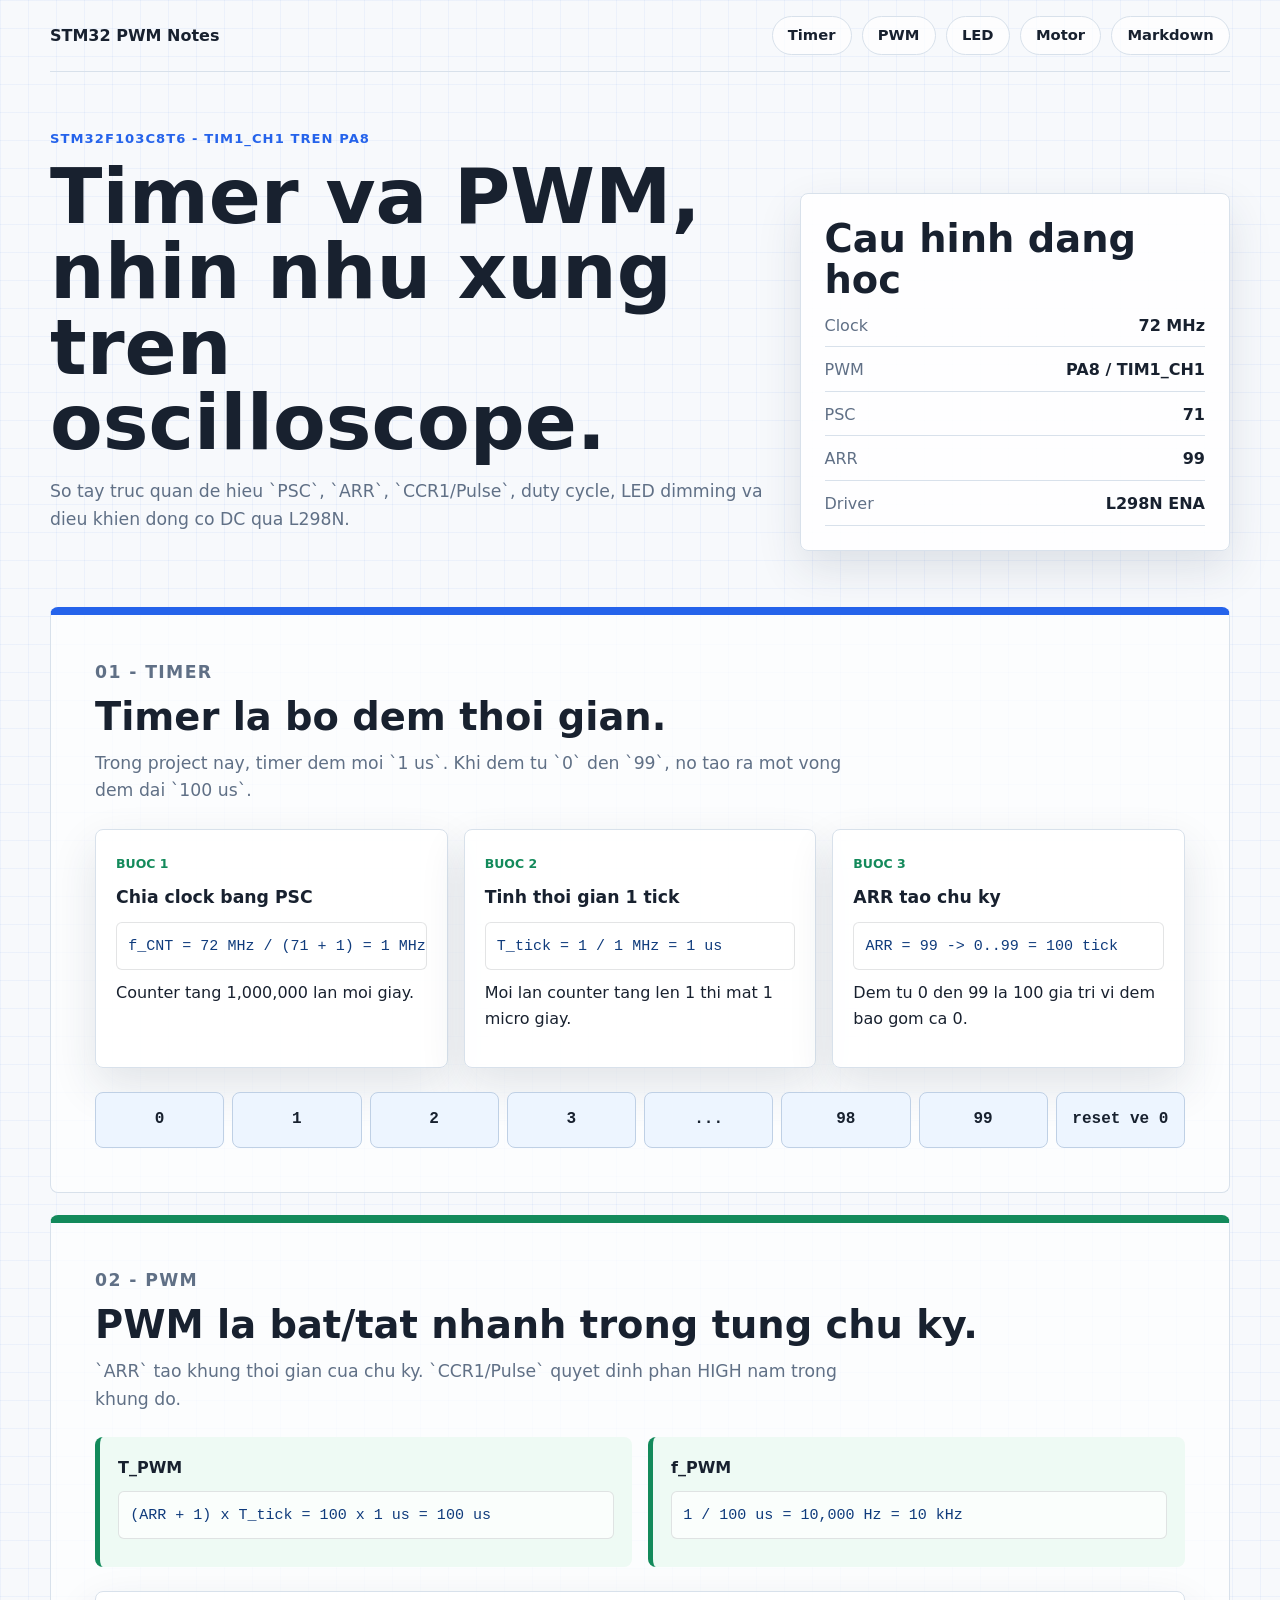
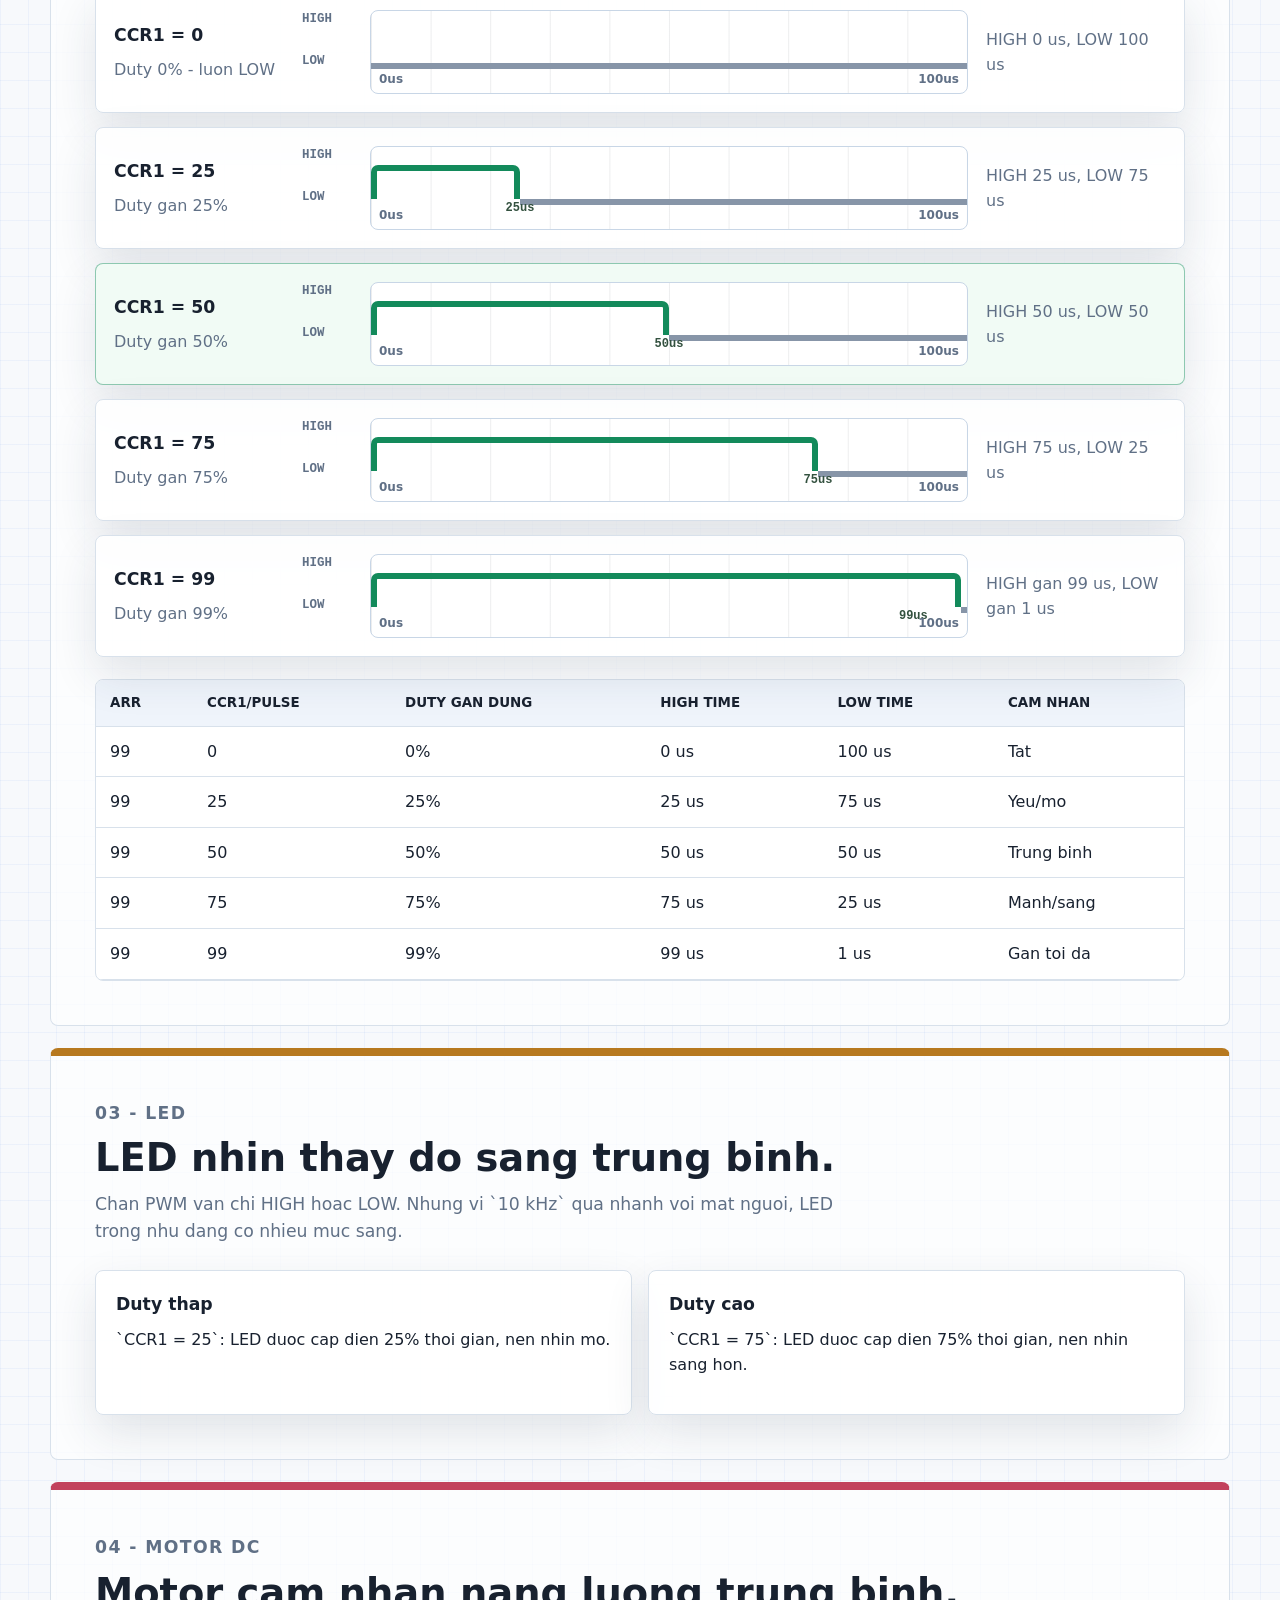
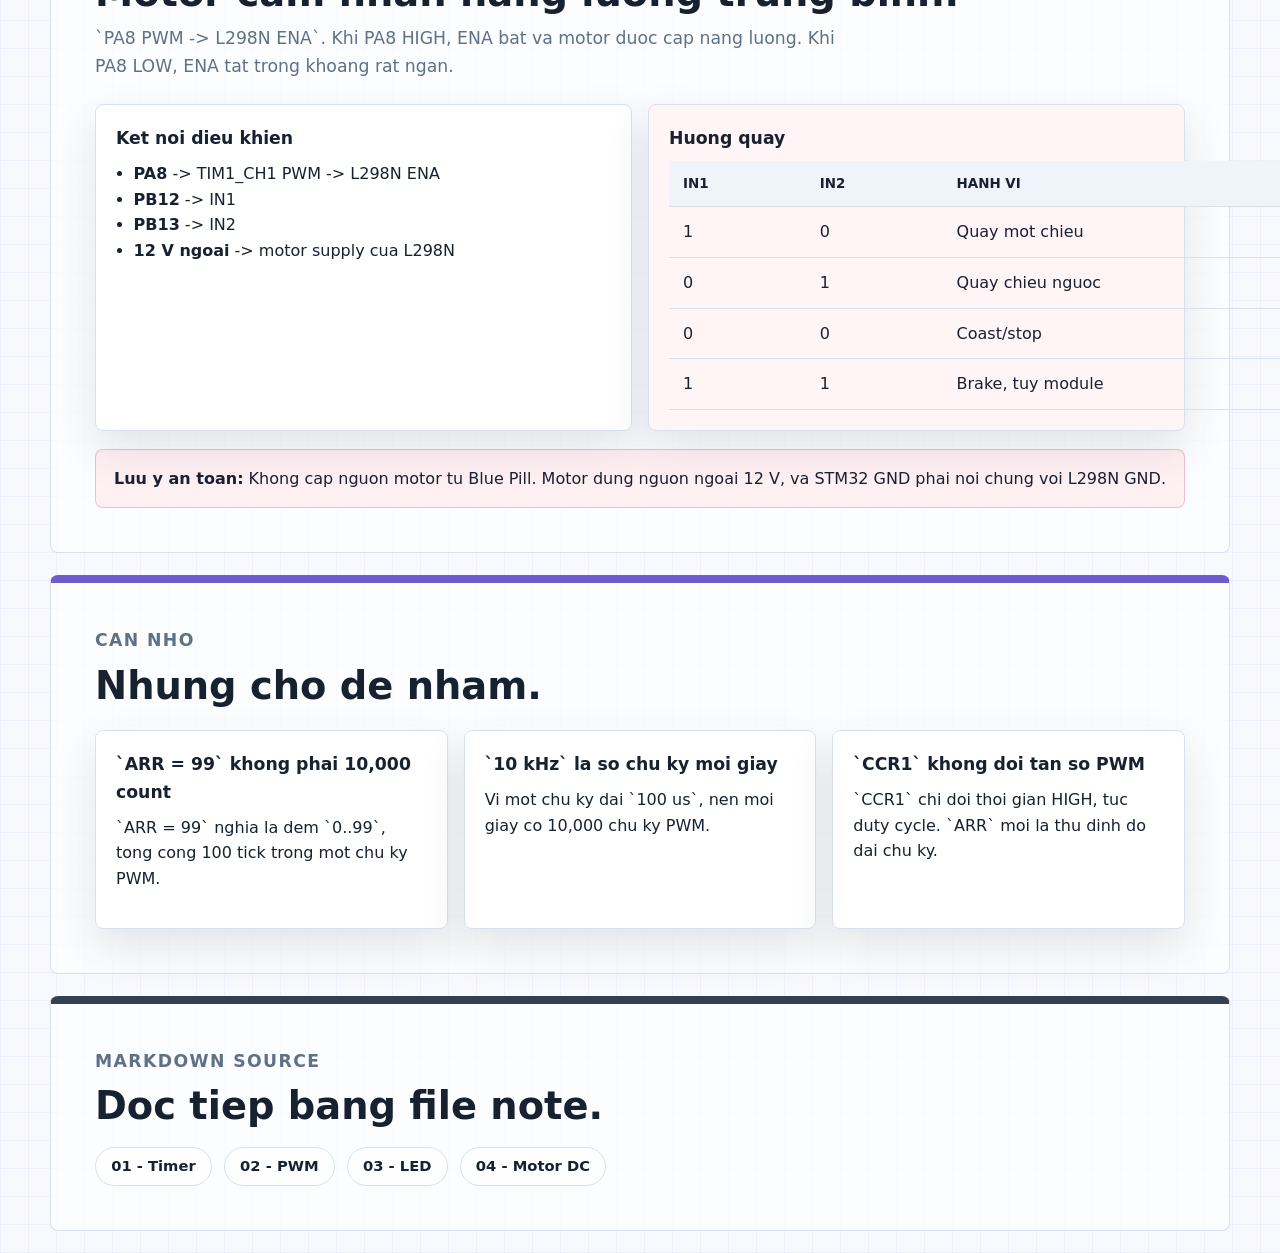
==== stm32-motor-notes/index.html @ 2911abc3 "feat: add stm32 timer pwm notebook" ====
<!doctype html>
<html lang="vi">
<head>
  <meta charset="utf-8">
  <meta name="viewport" content="width=device-width, initial-scale=1">
  <title>STM32 Timer PWM Notebook</title>
  <link rel="stylesheet" href="styles.css">
</head>
<body>
  <header class="site-header">
    <nav class="topbar" aria-label="Dieu huong chinh">
      <a class="brand" href="#top">STM32 PWM Notes</a>
      <div class="nav-links">
        <a href="#timer">Timer</a>
        <a href="#pwm">PWM</a>
        <a href="#led">LED</a>
        <a href="#motor">Motor</a>
        <a href="#notes">Markdown</a>
      </div>
    </nav>

    <section class="intro" id="top">
      <div>
        <p class="kicker">STM32F103C8T6 - TIM1_CH1 tren PA8</p>
        <h1>Timer va PWM, nhin nhu xung tren oscilloscope.</h1>
        <p class="intro-text">
          So tay truc quan de hieu `PSC`, `ARR`, `CCR1/Pulse`, duty cycle,
          LED dimming va dieu khien dong co DC qua L298N.
        </p>
      </div>
      <aside class="hardware-card">
        <h2>Cau hinh dang hoc</h2>
        <dl>
          <div><dt>Clock</dt><dd>72 MHz</dd></div>
          <div><dt>PWM</dt><dd>PA8 / TIM1_CH1</dd></div>
          <div><dt>PSC</dt><dd>71</dd></div>
          <div><dt>ARR</dt><dd>99</dd></div>
          <div><dt>Driver</dt><dd>L298N ENA</dd></div>
        </dl>
      </aside>
    </section>
  </header>

  <main>
    <section class="section section-timer" id="timer">
      <div class="section-heading">
        <p class="section-label">01 - Timer</p>
        <h2>Timer la bo dem thoi gian.</h2>
        <p>
          Trong project nay, timer dem moi `1 us`. Khi dem tu `0` den `99`,
          no tao ra mot vong dem dai `100 us`.
        </p>
      </div>

      <div class="formula-grid">
        <article class="formula-card">
          <span>Buoc 1</span>
          <h3>Chia clock bang PSC</h3>
          <code>f_CNT = 72 MHz / (71 + 1) = 1 MHz</code>
          <p>Counter tang 1,000,000 lan moi giay.</p>
        </article>
        <article class="formula-card">
          <span>Buoc 2</span>
          <h3>Tinh thoi gian 1 tick</h3>
          <code>T_tick = 1 / 1 MHz = 1 us</code>
          <p>Moi lan counter tang len 1 thi mat 1 micro giay.</p>
        </article>
        <article class="formula-card">
          <span>Buoc 3</span>
          <h3>ARR tao chu ky</h3>
          <code>ARR = 99 -> 0..99 = 100 tick</code>
          <p>Dem tu 0 den 99 la 100 gia tri vi dem bao gom ca 0.</p>
        </article>
      </div>

      <div class="counter-strip" aria-label="Counter dem tu 0 den 99">
        <span>0</span><span>1</span><span>2</span><span>3</span><span>...</span><span>98</span><span>99</span><span>reset ve 0</span>
      </div>
    </section>

    <section class="section section-pwm" id="pwm">
      <div class="section-heading">
        <p class="section-label">02 - PWM</p>
        <h2>PWM la bat/tat nhanh trong tung chu ky.</h2>
        <p>
          `ARR` tao khung thoi gian cua chu ky. `CCR1/Pulse` quyet dinh
          phan HIGH nam trong khung do.
        </p>
      </div>

      <div class="big-equation">
        <div>
          <strong>T_PWM</strong>
          <code>(ARR + 1) x T_tick = 100 x 1 us = 100 us</code>
        </div>
        <div>
          <strong>f_PWM</strong>
          <code>1 / 100 us = 10,000 Hz = 10 kHz</code>
        </div>
      </div>

      <div class="waveform-board" aria-label="So do xung PWM theo CCR1">
        <article class="wave-card">
          <div class="wave-meta">
            <h3>CCR1 = 0</h3>
            <p>Duty 0% - luon LOW</p>
          </div>
          <div class="scope">
            <div class="scope-labels"><span>HIGH</span><span>LOW</span></div>
            <div class="wave wave-0"><span class="low-line"></span></div>
          </div>
          <p class="timing">HIGH 0 us, LOW 100 us</p>
        </article>

        <article class="wave-card">
          <div class="wave-meta">
            <h3>CCR1 = 25</h3>
            <p>Duty gan 25%</p>
          </div>
          <div class="scope">
            <div class="scope-labels"><span>HIGH</span><span>LOW</span></div>
            <div class="wave wave-25"><span class="high"></span><span class="low-line"></span><span class="marker">25us</span></div>
          </div>
          <p class="timing">HIGH 25 us, LOW 75 us</p>
        </article>

        <article class="wave-card featured">
          <div class="wave-meta">
            <h3>CCR1 = 50</h3>
            <p>Duty gan 50%</p>
          </div>
          <div class="scope">
            <div class="scope-labels"><span>HIGH</span><span>LOW</span></div>
            <div class="wave wave-50"><span class="high"></span><span class="low-line"></span><span class="marker">50us</span></div>
          </div>
          <p class="timing">HIGH 50 us, LOW 50 us</p>
        </article>

        <article class="wave-card">
          <div class="wave-meta">
            <h3>CCR1 = 75</h3>
            <p>Duty gan 75%</p>
          </div>
          <div class="scope">
            <div class="scope-labels"><span>HIGH</span><span>LOW</span></div>
            <div class="wave wave-75"><span class="high"></span><span class="low-line"></span><span class="marker">75us</span></div>
          </div>
          <p class="timing">HIGH 75 us, LOW 25 us</p>
        </article>

        <article class="wave-card">
          <div class="wave-meta">
            <h3>CCR1 = 99</h3>
            <p>Duty gan 99%</p>
          </div>
          <div class="scope">
            <div class="scope-labels"><span>HIGH</span><span>LOW</span></div>
            <div class="wave wave-99"><span class="high"></span><span class="low-line"></span><span class="marker">99us</span></div>
          </div>
          <p class="timing">HIGH gan 99 us, LOW gan 1 us</p>
        </article>
      </div>

      <div class="table-wrap">
        <table>
          <thead>
            <tr>
              <th>ARR</th>
              <th>CCR1/Pulse</th>
              <th>Duty gan dung</th>
              <th>HIGH time</th>
              <th>LOW time</th>
              <th>Cam nhan</th>
            </tr>
          </thead>
          <tbody>
            <tr><td>99</td><td>0</td><td>0%</td><td>0 us</td><td>100 us</td><td>Tat</td></tr>
            <tr><td>99</td><td>25</td><td>25%</td><td>25 us</td><td>75 us</td><td>Yeu/mo</td></tr>
            <tr><td>99</td><td>50</td><td>50%</td><td>50 us</td><td>50 us</td><td>Trung binh</td></tr>
            <tr><td>99</td><td>75</td><td>75%</td><td>75 us</td><td>25 us</td><td>Manh/sang</td></tr>
            <tr><td>99</td><td>99</td><td>99%</td><td>99 us</td><td>1 us</td><td>Gan toi da</td></tr>
          </tbody>
        </table>
      </div>
    </section>

    <section class="section section-led" id="led">
      <div class="section-heading">
        <p class="section-label">03 - LED</p>
        <h2>LED nhin thay do sang trung binh.</h2>
        <p>
          Chan PWM van chi HIGH hoac LOW. Nhung vi `10 kHz` qua nhanh voi mat nguoi,
          LED trong nhu dang co nhieu muc sang.
        </p>
      </div>

      <div class="comparison">
        <article>
          <h3>Duty thap</h3>
          <p>`CCR1 = 25`: LED duoc cap dien 25% thoi gian, nen nhin mo.</p>
        </article>
        <article>
          <h3>Duty cao</h3>
          <p>`CCR1 = 75`: LED duoc cap dien 75% thoi gian, nen nhin sang hon.</p>
        </article>
      </div>
    </section>

    <section class="section section-motor" id="motor">
      <div class="section-heading">
        <p class="section-label">04 - Motor DC</p>
        <h2>Motor cam nhan nang luong trung binh.</h2>
        <p>
          `PA8 PWM -> L298N ENA`. Khi PA8 HIGH, ENA bat va motor duoc cap nang luong.
          Khi PA8 LOW, ENA tat trong khoang rat ngan.
        </p>
      </div>

      <div class="motor-grid">
        <article class="connection-card">
          <h3>Ket noi dieu khien</h3>
          <ul>
            <li><strong>PA8</strong> -> TIM1_CH1 PWM -> L298N ENA</li>
            <li><strong>PB12</strong> -> IN1</li>
            <li><strong>PB13</strong> -> IN2</li>
            <li><strong>12 V ngoai</strong> -> motor supply cua L298N</li>
          </ul>
        </article>
        <article class="connection-card accent">
          <h3>Huong quay</h3>
          <table>
            <tbody>
              <tr><th>IN1</th><th>IN2</th><th>Hanh vi</th></tr>
              <tr><td>1</td><td>0</td><td>Quay mot chieu</td></tr>
              <tr><td>0</td><td>1</td><td>Quay chieu nguoc</td></tr>
              <tr><td>0</td><td>0</td><td>Coast/stop</td></tr>
              <tr><td>1</td><td>1</td><td>Brake, tuy module</td></tr>
            </tbody>
          </table>
        </article>
      </div>

      <aside class="safety-note">
        <strong>Luu y an toan:</strong>
        Khong cap nguon motor tu Blue Pill. Motor dung nguon ngoai 12 V, va STM32 GND phai noi chung voi L298N GND.
      </aside>
    </section>

    <section class="section section-confusion">
      <div class="section-heading">
        <p class="section-label">Can nho</p>
        <h2>Nhung cho de nham.</h2>
      </div>
      <div class="mistake-grid">
        <article>
          <h3>`ARR = 99` khong phai 10,000 count</h3>
          <p>`ARR = 99` nghia la dem `0..99`, tong cong 100 tick trong mot chu ky PWM.</p>
        </article>
        <article>
          <h3>`10 kHz` la so chu ky moi giay</h3>
          <p>Vi mot chu ky dai `100 us`, nen moi giay co 10,000 chu ky PWM.</p>
        </article>
        <article>
          <h3>`CCR1` khong doi tan so PWM</h3>
          <p>`CCR1` chi doi thoi gian HIGH, tuc duty cycle. `ARR` moi la thu dinh do dai chu ky.</p>
        </article>
      </div>
    </section>

    <section class="section section-notes" id="notes">
      <div class="section-heading">
        <p class="section-label">Markdown source</p>
        <h2>Doc tiep bang file note.</h2>
      </div>
      <div class="note-links">
        <a href="notes/01-timer.md">01 - Timer</a>
        <a href="notes/02-pwm.md">02 - PWM</a>
        <a href="notes/03-led-control.md">03 - LED</a>
        <a href="notes/04-dc-motor-control.md">04 - Motor DC</a>
      </div>
    </section>
  </main>
</body>
</html>
---- stm32-motor-notes/styles.css ----
:root {
  --ink: #18212f;
  --muted: #607086;
  --paper: #f7f9fc;
  --line: #d8e1eb;
  --card: #ffffff;
  --blue: #2563eb;
  --green: #138a5b;
  --amber: #b7791f;
  --rose: #c2415d;
  --violet: #6d5bd0;
  --shadow: 0 18px 45px rgba(35, 48, 72, 0.12);
}

* {
  box-sizing: border-box;
}

html {
  scroll-behavior: smooth;
}

body {
  margin: 0;
  color: var(--ink);
  background:
    linear-gradient(90deg, rgba(37, 99, 235, 0.05) 1px, transparent 1px),
    linear-gradient(180deg, rgba(37, 99, 235, 0.05) 1px, transparent 1px),
    var(--paper);
  background-size: 28px 28px;
  font-family: ui-sans-serif, system-ui, -apple-system, BlinkMacSystemFont, "Segoe UI", sans-serif;
  line-height: 1.6;
}

a {
  color: inherit;
}

code {
  border: 1px solid rgba(24, 33, 47, 0.12);
  border-radius: 6px;
  background: rgba(255, 255, 255, 0.72);
  color: #0f3b7c;
  font-family: ui-monospace, SFMono-Regular, Menlo, Consolas, monospace;
  font-size: 0.94em;
  padding: 0.12rem 0.32rem;
}

.site-header,
main {
  width: min(1180px, calc(100% - 32px));
  margin: 0 auto;
}

.topbar {
  display: flex;
  align-items: center;
  justify-content: space-between;
  gap: 24px;
  min-height: 72px;
  border-bottom: 1px solid var(--line);
}

.brand {
  font-weight: 800;
  text-decoration: none;
}

.nav-links {
  display: flex;
  flex-wrap: wrap;
  gap: 10px;
  justify-content: flex-end;
}

.nav-links a,
.note-links a {
  border: 1px solid var(--line);
  border-radius: 999px;
  background: rgba(255, 255, 255, 0.72);
  color: var(--ink);
  font-size: 0.92rem;
  font-weight: 700;
  line-height: 1;
  padding: 0.72rem 0.95rem;
  text-decoration: none;
}

.intro {
  display: grid;
  grid-template-columns: minmax(0, 1.25fr) minmax(280px, 0.75fr);
  gap: 32px;
  align-items: end;
  padding: 56px 0 34px;
}

.kicker,
.section-label {
  margin: 0 0 10px;
  color: var(--blue);
  font-size: 0.82rem;
  font-weight: 800;
  letter-spacing: 0.08em;
  text-transform: uppercase;
}

h1,
h2,
h3,
p {
  margin-top: 0;
}

h1 {
  max-width: 780px;
  margin-bottom: 18px;
  font-size: clamp(2.5rem, 6vw, 5.8rem);
  line-height: 0.98;
}

h2 {
  margin-bottom: 12px;
  font-size: clamp(1.85rem, 3vw, 3rem);
  line-height: 1.08;
}

h3 {
  margin-bottom: 8px;
  font-size: 1.08rem;
}

.intro-text,
.section-heading p {
  max-width: 760px;
  color: var(--muted);
  font-size: 1.08rem;
}

.hardware-card,
.formula-card,
.wave-card,
.comparison article,
.connection-card,
.mistake-grid article {
  border: 1px solid var(--line);
  border-radius: 8px;
  background: rgba(255, 255, 255, 0.9);
  box-shadow: var(--shadow);
}

.hardware-card {
  padding: 24px;
}

.hardware-card dl {
  display: grid;
  gap: 10px;
  margin: 0;
}

.hardware-card div {
  display: flex;
  justify-content: space-between;
  gap: 18px;
  border-bottom: 1px solid var(--line);
  padding-bottom: 8px;
}

.hardware-card dt {
  color: var(--muted);
}

.hardware-card dd {
  margin: 0;
  font-weight: 800;
}

.section {
  margin: 22px 0;
  border: 1px solid var(--line);
  border-radius: 8px;
  padding: clamp(22px, 4vw, 44px);
  background: rgba(255, 255, 255, 0.7);
}

.section-timer {
  border-top: 8px solid var(--blue);
}

.section-pwm {
  border-top: 8px solid var(--green);
}

.section-led {
  border-top: 8px solid var(--amber);
}

.section-motor {
  border-top: 8px solid var(--rose);
}

.section-confusion {
  border-top: 8px solid var(--violet);
}

.section-notes {
  border-top: 8px solid #334155;
}

.formula-grid,
.comparison,
.motor-grid,
.mistake-grid {
  display: grid;
  grid-template-columns: repeat(3, minmax(0, 1fr));
  gap: 16px;
  margin-top: 24px;
}

.formula-card,
.comparison article,
.connection-card,
.mistake-grid article {
  padding: 20px;
}

.formula-card span {
  display: inline-block;
  margin-bottom: 10px;
  color: var(--green);
  font-size: 0.78rem;
  font-weight: 800;
  text-transform: uppercase;
}

.formula-card code,
.big-equation code {
  display: block;
  overflow-x: auto;
  margin: 10px 0;
  padding: 0.7rem;
  white-space: nowrap;
}

.counter-strip {
  display: grid;
  grid-template-columns: repeat(8, minmax(0, 1fr));
  gap: 8px;
  margin-top: 24px;
}

.counter-strip span {
  border: 1px solid #bfd0e5;
  border-radius: 8px;
  background: #edf5ff;
  font-family: ui-monospace, SFMono-Regular, Menlo, Consolas, monospace;
  font-weight: 800;
  padding: 14px 8px;
  text-align: center;
}

.big-equation {
  display: grid;
  grid-template-columns: repeat(2, minmax(0, 1fr));
  gap: 16px;
  margin: 24px 0;
}

.big-equation > div {
  border-left: 5px solid var(--green);
  border-radius: 8px;
  background: #eefaf4;
  padding: 18px;
}

.waveform-board {
  display: grid;
  gap: 14px;
  margin-top: 18px;
}

.wave-card {
  display: grid;
  grid-template-columns: 170px minmax(0, 1fr) 180px;
  gap: 18px;
  align-items: center;
  padding: 18px;
}

.wave-card.featured {
  border-color: rgba(19, 138, 91, 0.45);
  background: #f1fbf5;
}

.wave-meta p,
.timing {
  margin: 0;
  color: var(--muted);
}

.scope {
  display: grid;
  grid-template-columns: 58px minmax(0, 1fr);
  gap: 10px;
  align-items: center;
}

.scope-labels {
  display: grid;
  grid-template-rows: 1fr 1fr;
  height: 84px;
  color: var(--muted);
  font-family: ui-monospace, SFMono-Regular, Menlo, Consolas, monospace;
  font-size: 0.78rem;
  font-weight: 800;
}

.wave {
  position: relative;
  height: 84px;
  border: 1px solid #c8d6e6;
  border-radius: 8px;
  background:
    linear-gradient(90deg, rgba(24, 33, 47, 0.08) 1px, transparent 1px),
    #ffffff;
  background-size: 10% 100%;
  overflow: hidden;
}

.wave::before,
.wave::after {
  position: absolute;
  bottom: 4px;
  color: var(--muted);
  font-size: 0.75rem;
  font-weight: 800;
}

.wave::before {
  content: "0us";
  left: 8px;
}

.wave::after {
  content: "100us";
  right: 8px;
}

.high {
  position: absolute;
  top: 18px;
  left: 0;
  height: 34px;
  border-top: 6px solid var(--green);
  border-right: 6px solid var(--green);
  border-left: 6px solid var(--green);
  border-radius: 7px 7px 0 0;
}

.low-line {
  position: absolute;
  right: 0;
  bottom: 24px;
  height: 6px;
  background: #8795a8;
}

.marker {
  position: absolute;
  top: 52px;
  transform: translateX(-50%);
  color: #33513f;
  font-family: ui-monospace, SFMono-Regular, Menlo, Consolas, monospace;
  font-size: 0.75rem;
  font-weight: 900;
}

.wave-0 .low-line {
  left: 0;
}

.wave-25 .high {
  width: 25%;
}

.wave-25 .low-line {
  left: 25%;
}

.wave-25 .marker {
  left: 25%;
}

.wave-50 .high {
  width: 50%;
}

.wave-50 .low-line {
  left: 50%;
}

.wave-50 .marker {
  left: 50%;
}

.wave-75 .high {
  width: 75%;
}

.wave-75 .low-line {
  left: 75%;
}

.wave-75 .marker {
  left: 75%;
}

.wave-99 .high {
  width: 99%;
}

.wave-99 .low-line {
  left: 99%;
}

.wave-99 .marker {
  left: 91%;
}

.table-wrap {
  overflow-x: auto;
  margin-top: 22px;
  border: 1px solid var(--line);
  border-radius: 8px;
  background: #ffffff;
}

table {
  width: 100%;
  border-collapse: collapse;
  min-width: 720px;
}

th,
td {
  border-bottom: 1px solid var(--line);
  padding: 12px 14px;
  text-align: left;
}

th {
  background: #eff4fb;
  font-size: 0.84rem;
  text-transform: uppercase;
}

.comparison {
  grid-template-columns: repeat(2, minmax(0, 1fr));
}

.motor-grid {
  grid-template-columns: minmax(0, 1fr) minmax(0, 1fr);
}

.connection-card ul {
  margin: 0;
  padding-left: 1.1rem;
}

.connection-card.accent {
  background: #fff5f7;
}

.safety-note {
  margin-top: 18px;
  border: 1px solid rgba(194, 65, 93, 0.28);
  border-radius: 8px;
  background: #fff0f3;
  padding: 16px 18px;
}

.note-links {
  display: flex;
  flex-wrap: wrap;
  gap: 12px;
  margin-top: 20px;
}

@media (max-width: 820px) {
  .topbar,
  .intro {
    align-items: flex-start;
    grid-template-columns: 1fr;
  }

  .topbar {
    flex-direction: column;
    padding: 18px 0;
  }

  .nav-links {
    justify-content: flex-start;
  }

  .formula-grid,
  .comparison,
  .motor-grid,
  .mistake-grid,
  .big-equation {
    grid-template-columns: 1fr;
  }

  .wave-card {
    grid-template-columns: 1fr;
  }

  .counter-strip {
    grid-template-columns: repeat(4, minmax(0, 1fr));
  }
}

@media (max-width: 520px) {
  .site-header,
  main {
    width: min(100% - 20px, 1180px);
  }

  .section {
    padding: 18px;
  }

  h1 {
    font-size: 2.4rem;
  }

  .scope {
    grid-template-columns: 1fr;
  }

  .scope-labels {
    display: none;
  }
}
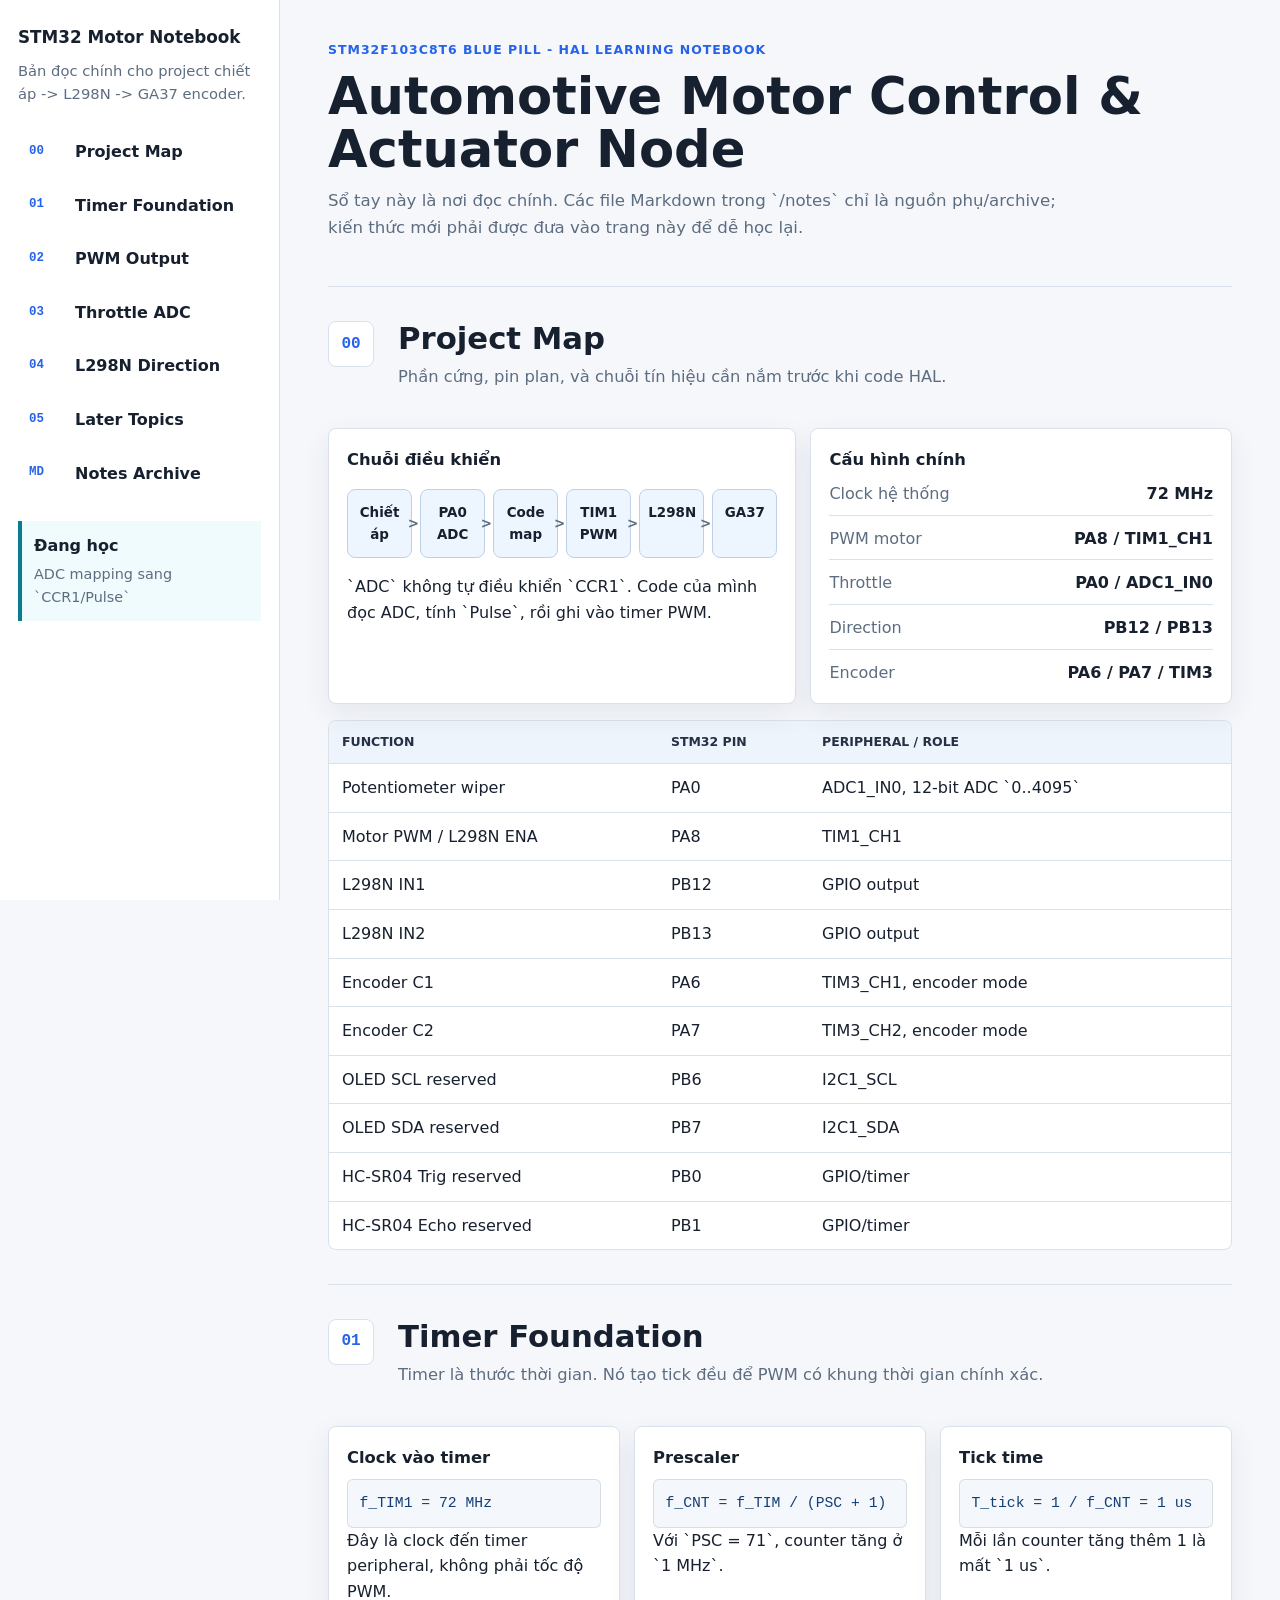
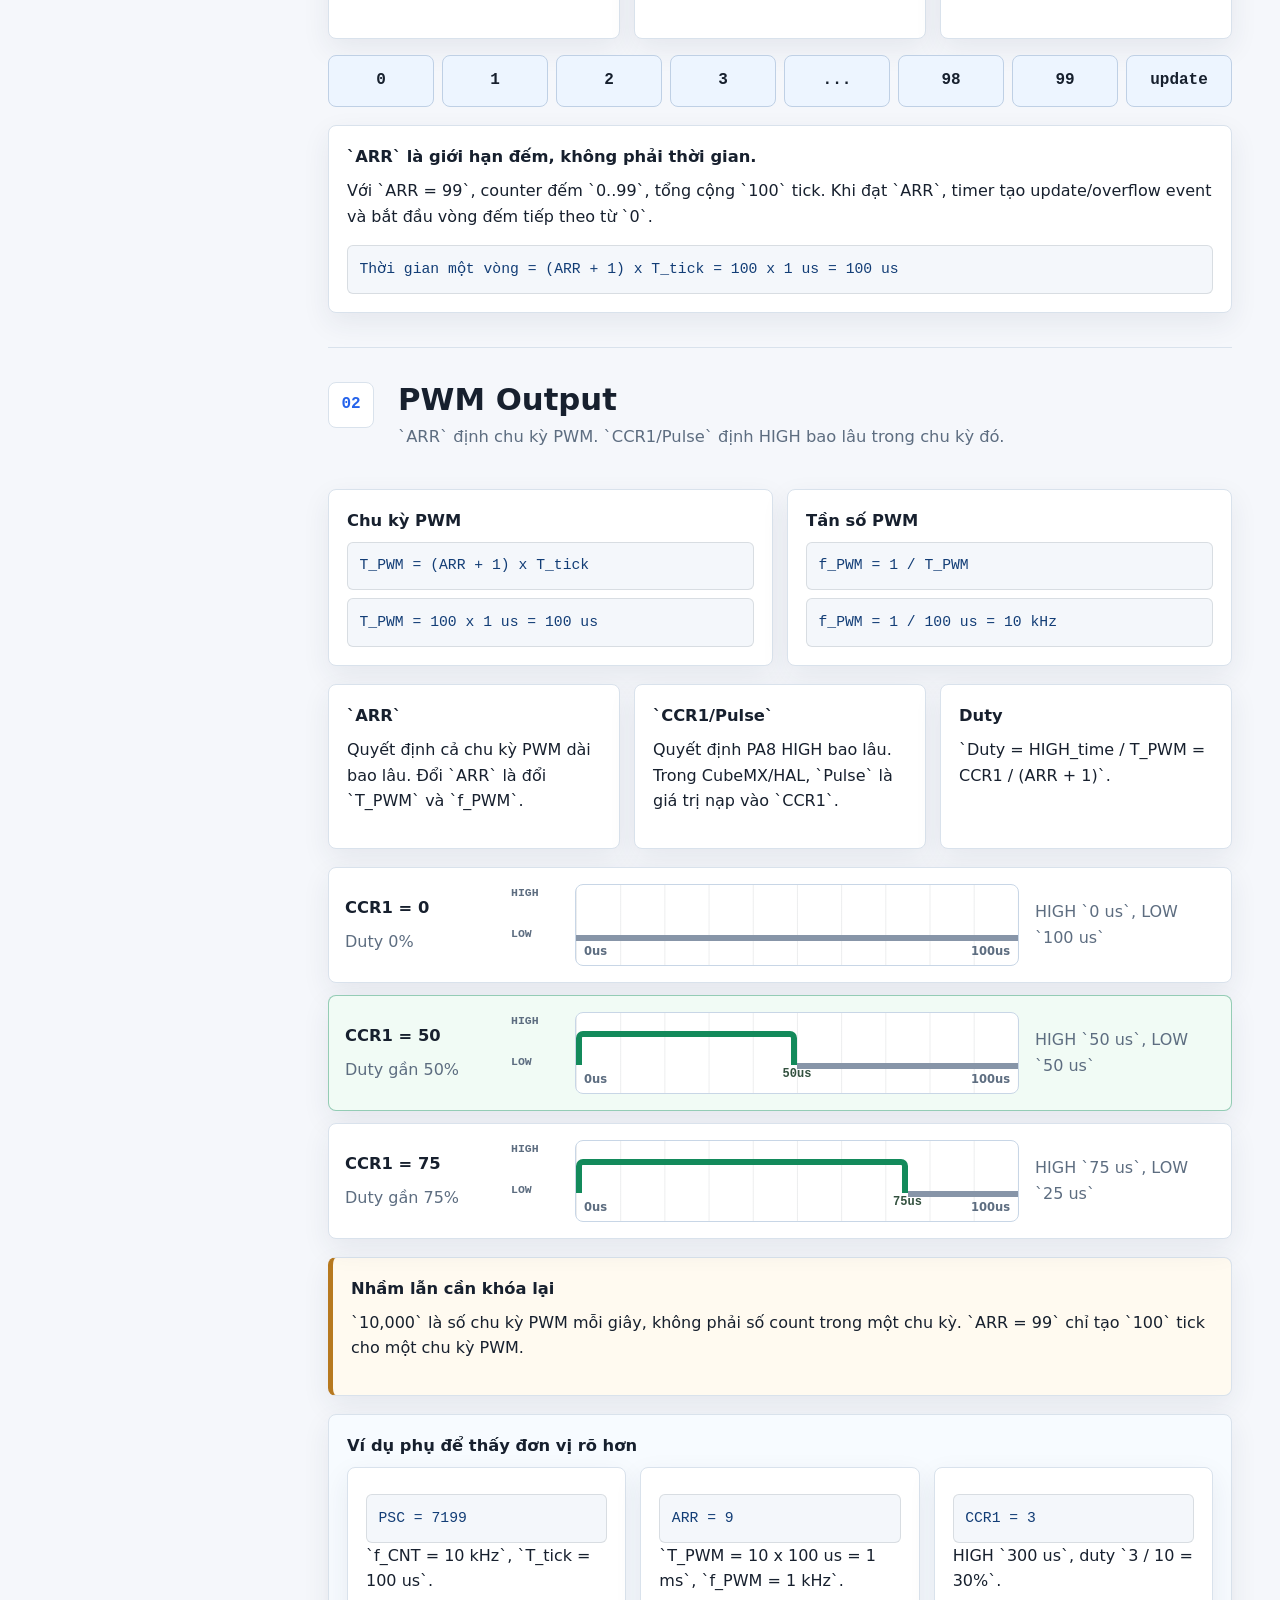
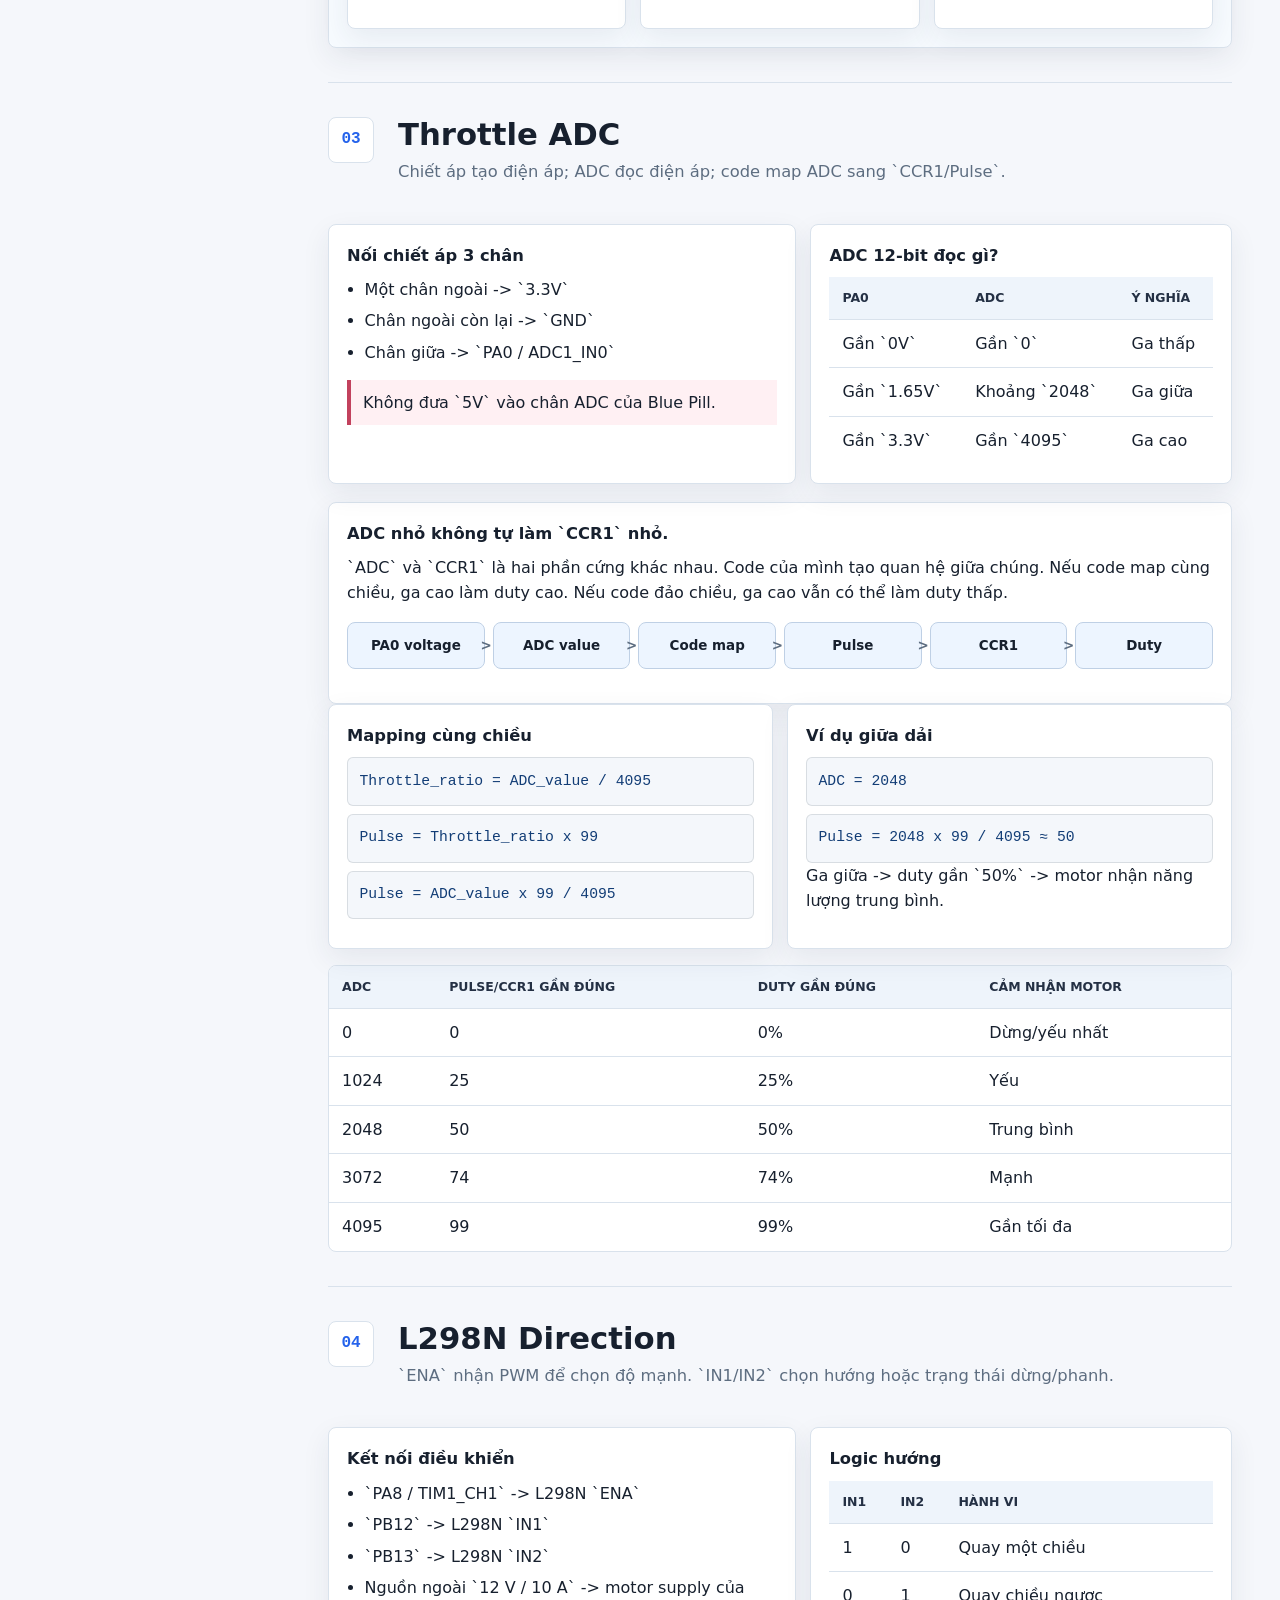
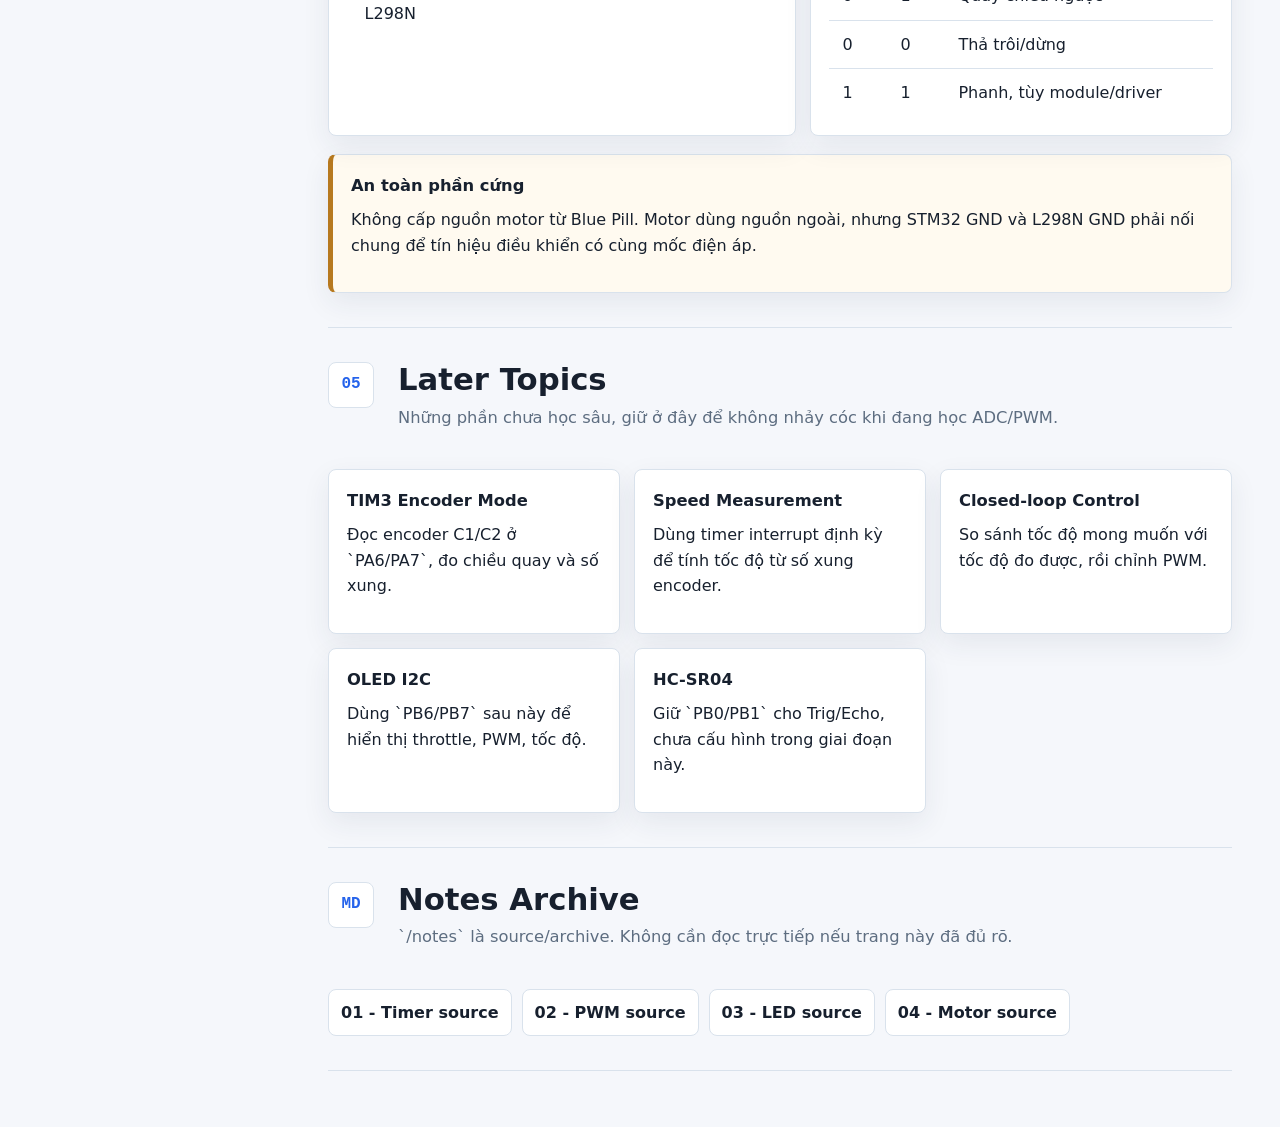
==== commit 46493390: "Restructure STM32 notes as workbook" ====
--- a/stm32-motor-notes/index.html
+++ b/stm32-motor-notes/index.html
@@ -3,282 +3,416 @@
 <head>
   <meta charset="utf-8">
   <meta name="viewport" content="width=device-width, initial-scale=1">
-  <title>STM32 Timer PWM Notebook</title>
+  <title>Sổ tay STM32 Motor Control</title>
   <link rel="stylesheet" href="styles.css">
 </head>
 <body>
-  <header class="site-header">
-    <nav class="topbar" aria-label="Dieu huong chinh">
-      <a class="brand" href="#top">STM32 PWM Notes</a>
-      <div class="nav-links">
-        <a href="#timer">Timer</a>
-        <a href="#pwm">PWM</a>
-        <a href="#led">LED</a>
-        <a href="#motor">Motor</a>
-        <a href="#notes">Markdown</a>
+  <div class="notebook-shell">
+    <aside class="sidebar" aria-label="Mục lục sổ tay">
+      <a class="brand" href="#top">STM32 Motor Notebook</a>
+      <p class="sidebar-note">Bản đọc chính cho project chiết áp -> L298N -> GA37 encoder.</p>
+
+      <nav class="toc">
+        <a href="#project-map"><span>00</span>Project Map</a>
+        <a href="#timer"><span>01</span>Timer Foundation</a>
+        <a href="#pwm"><span>02</span>PWM Output</a>
+        <a href="#adc"><span>03</span>Throttle ADC</a>
+        <a href="#l298n"><span>04</span>L298N Direction</a>
+        <a href="#later"><span>05</span>Later Topics</a>
+        <a href="#archive"><span>MD</span>Notes Archive</a>
+      </nav>
+
+      <div class="sidebar-status">
+        <strong>Đang học</strong>
+        <span>ADC mapping sang `CCR1/Pulse`</span>
       </div>
-    </nav>
-
-    <section class="intro" id="top">
-      <div>
-        <p class="kicker">STM32F103C8T6 - TIM1_CH1 tren PA8</p>
-        <h1>Timer va PWM, nhin nhu xung tren oscilloscope.</h1>
-        <p class="intro-text">
-          So tay truc quan de hieu `PSC`, `ARR`, `CCR1/Pulse`, duty cycle,
-          LED dimming va dieu khien dong co DC qua L298N.
+    </aside>
+
+    <main class="notebook" id="top">
+      <header class="notebook-header">
+        <p class="eyebrow">STM32F103C8T6 Blue Pill - HAL learning notebook</p>
+        <h1>Automotive Motor Control & Actuator Node</h1>
+        <p>
+          Sổ tay này là nơi đọc chính. Các file Markdown trong `/notes` chỉ là nguồn phụ/archive;
+          kiến thức mới phải được đưa vào trang này để dễ học lại.
         </p>
-      </div>
-      <aside class="hardware-card">
-        <h2>Cau hinh dang hoc</h2>
-        <dl>
-          <div><dt>Clock</dt><dd>72 MHz</dd></div>
-          <div><dt>PWM</dt><dd>PA8 / TIM1_CH1</dd></div>
-          <div><dt>PSC</dt><dd>71</dd></div>
-          <div><dt>ARR</dt><dd>99</dd></div>
-          <div><dt>Driver</dt><dd>L298N ENA</dd></div>
-        </dl>
-      </aside>
-    </section>
-  </header>
-
-  <main>
-    <section class="section section-timer" id="timer">
-      <div class="section-heading">
-        <p class="section-label">01 - Timer</p>
-        <h2>Timer la bo dem thoi gian.</h2>
-        <p>
-          Trong project nay, timer dem moi `1 us`. Khi dem tu `0` den `99`,
-          no tao ra mot vong dem dai `100 us`.
-        </p>
-      </div>
-
-      <div class="formula-grid">
-        <article class="formula-card">
-          <span>Buoc 1</span>
-          <h3>Chia clock bang PSC</h3>
-          <code>f_CNT = 72 MHz / (71 + 1) = 1 MHz</code>
-          <p>Counter tang 1,000,000 lan moi giay.</p>
-        </article>
-        <article class="formula-card">
-          <span>Buoc 2</span>
-          <h3>Tinh thoi gian 1 tick</h3>
-          <code>T_tick = 1 / 1 MHz = 1 us</code>
-          <p>Moi lan counter tang len 1 thi mat 1 micro giay.</p>
-        </article>
-        <article class="formula-card">
-          <span>Buoc 3</span>
-          <h3>ARR tao chu ky</h3>
-          <code>ARR = 99 -> 0..99 = 100 tick</code>
-          <p>Dem tu 0 den 99 la 100 gia tri vi dem bao gom ca 0.</p>
-        </article>
-      </div>
-
-      <div class="counter-strip" aria-label="Counter dem tu 0 den 99">
-        <span>0</span><span>1</span><span>2</span><span>3</span><span>...</span><span>98</span><span>99</span><span>reset ve 0</span>
-      </div>
-    </section>
-
-    <section class="section section-pwm" id="pwm">
-      <div class="section-heading">
-        <p class="section-label">02 - PWM</p>
-        <h2>PWM la bat/tat nhanh trong tung chu ky.</h2>
-        <p>
-          `ARR` tao khung thoi gian cua chu ky. `CCR1/Pulse` quyet dinh
-          phan HIGH nam trong khung do.
-        </p>
-      </div>
-
-      <div class="big-equation">
-        <div>
-          <strong>T_PWM</strong>
-          <code>(ARR + 1) x T_tick = 100 x 1 us = 100 us</code>
-        </div>
-        <div>
-          <strong>f_PWM</strong>
-          <code>1 / 100 us = 10,000 Hz = 10 kHz</code>
-        </div>
-      </div>
-
-      <div class="waveform-board" aria-label="So do xung PWM theo CCR1">
-        <article class="wave-card">
-          <div class="wave-meta">
-            <h3>CCR1 = 0</h3>
-            <p>Duty 0% - luon LOW</p>
-          </div>
-          <div class="scope">
-            <div class="scope-labels"><span>HIGH</span><span>LOW</span></div>
-            <div class="wave wave-0"><span class="low-line"></span></div>
-          </div>
-          <p class="timing">HIGH 0 us, LOW 100 us</p>
-        </article>
-
-        <article class="wave-card">
-          <div class="wave-meta">
-            <h3>CCR1 = 25</h3>
-            <p>Duty gan 25%</p>
-          </div>
-          <div class="scope">
-            <div class="scope-labels"><span>HIGH</span><span>LOW</span></div>
-            <div class="wave wave-25"><span class="high"></span><span class="low-line"></span><span class="marker">25us</span></div>
-          </div>
-          <p class="timing">HIGH 25 us, LOW 75 us</p>
-        </article>
-
-        <article class="wave-card featured">
-          <div class="wave-meta">
-            <h3>CCR1 = 50</h3>
-            <p>Duty gan 50%</p>
-          </div>
-          <div class="scope">
-            <div class="scope-labels"><span>HIGH</span><span>LOW</span></div>
-            <div class="wave wave-50"><span class="high"></span><span class="low-line"></span><span class="marker">50us</span></div>
-          </div>
-          <p class="timing">HIGH 50 us, LOW 50 us</p>
-        </article>
-
-        <article class="wave-card">
-          <div class="wave-meta">
-            <h3>CCR1 = 75</h3>
-            <p>Duty gan 75%</p>
-          </div>
-          <div class="scope">
-            <div class="scope-labels"><span>HIGH</span><span>LOW</span></div>
-            <div class="wave wave-75"><span class="high"></span><span class="low-line"></span><span class="marker">75us</span></div>
-          </div>
-          <p class="timing">HIGH 75 us, LOW 25 us</p>
-        </article>
-
-        <article class="wave-card">
-          <div class="wave-meta">
-            <h3>CCR1 = 99</h3>
-            <p>Duty gan 99%</p>
-          </div>
-          <div class="scope">
-            <div class="scope-labels"><span>HIGH</span><span>LOW</span></div>
-            <div class="wave wave-99"><span class="high"></span><span class="low-line"></span><span class="marker">99us</span></div>
-          </div>
-          <p class="timing">HIGH gan 99 us, LOW gan 1 us</p>
-        </article>
-      </div>
-
-      <div class="table-wrap">
-        <table>
-          <thead>
-            <tr>
-              <th>ARR</th>
-              <th>CCR1/Pulse</th>
-              <th>Duty gan dung</th>
-              <th>HIGH time</th>
-              <th>LOW time</th>
-              <th>Cam nhan</th>
-            </tr>
-          </thead>
-          <tbody>
-            <tr><td>99</td><td>0</td><td>0%</td><td>0 us</td><td>100 us</td><td>Tat</td></tr>
-            <tr><td>99</td><td>25</td><td>25%</td><td>25 us</td><td>75 us</td><td>Yeu/mo</td></tr>
-            <tr><td>99</td><td>50</td><td>50%</td><td>50 us</td><td>50 us</td><td>Trung binh</td></tr>
-            <tr><td>99</td><td>75</td><td>75%</td><td>75 us</td><td>25 us</td><td>Manh/sang</td></tr>
-            <tr><td>99</td><td>99</td><td>99%</td><td>99 us</td><td>1 us</td><td>Gan toi da</td></tr>
-          </tbody>
-        </table>
-      </div>
-    </section>
-
-    <section class="section section-led" id="led">
-      <div class="section-heading">
-        <p class="section-label">03 - LED</p>
-        <h2>LED nhin thay do sang trung binh.</h2>
-        <p>
-          Chan PWM van chi HIGH hoac LOW. Nhung vi `10 kHz` qua nhanh voi mat nguoi,
-          LED trong nhu dang co nhieu muc sang.
-        </p>
-      </div>
-
-      <div class="comparison">
-        <article>
-          <h3>Duty thap</h3>
-          <p>`CCR1 = 25`: LED duoc cap dien 25% thoi gian, nen nhin mo.</p>
-        </article>
-        <article>
-          <h3>Duty cao</h3>
-          <p>`CCR1 = 75`: LED duoc cap dien 75% thoi gian, nen nhin sang hon.</p>
-        </article>
-      </div>
-    </section>
-
-    <section class="section section-motor" id="motor">
-      <div class="section-heading">
-        <p class="section-label">04 - Motor DC</p>
-        <h2>Motor cam nhan nang luong trung binh.</h2>
-        <p>
-          `PA8 PWM -> L298N ENA`. Khi PA8 HIGH, ENA bat va motor duoc cap nang luong.
-          Khi PA8 LOW, ENA tat trong khoang rat ngan.
-        </p>
-      </div>
-
-      <div class="motor-grid">
-        <article class="connection-card">
-          <h3>Ket noi dieu khien</h3>
-          <ul>
-            <li><strong>PA8</strong> -> TIM1_CH1 PWM -> L298N ENA</li>
-            <li><strong>PB12</strong> -> IN1</li>
-            <li><strong>PB13</strong> -> IN2</li>
-            <li><strong>12 V ngoai</strong> -> motor supply cua L298N</li>
-          </ul>
-        </article>
-        <article class="connection-card accent">
-          <h3>Huong quay</h3>
+      </header>
+
+      <section class="page page-map" id="project-map">
+        <div class="page-heading">
+          <span class="page-number">00</span>
+          <div>
+            <h2>Project Map</h2>
+            <p>Phần cứng, pin plan, và chuỗi tín hiệu cần nắm trước khi code HAL.</p>
+          </div>
+        </div>
+
+        <div class="hardware-grid">
+          <article>
+            <h3>Chuỗi điều khiển</h3>
+            <div class="signal-chain">
+              <span>Chiết áp</span>
+              <span>PA0 ADC</span>
+              <span>Code map</span>
+              <span>TIM1 PWM</span>
+              <span>L298N</span>
+              <span>GA37</span>
+            </div>
+            <p>
+              `ADC` không tự điều khiển `CCR1`. Code của mình đọc ADC, tính `Pulse`,
+              rồi ghi vào timer PWM.
+            </p>
+          </article>
+
+          <article>
+            <h3>Cấu hình chính</h3>
+            <dl class="fact-list">
+              <div><dt>Clock hệ thống</dt><dd>72 MHz</dd></div>
+              <div><dt>PWM motor</dt><dd>PA8 / TIM1_CH1</dd></div>
+              <div><dt>Throttle</dt><dd>PA0 / ADC1_IN0</dd></div>
+              <div><dt>Direction</dt><dd>PB12 / PB13</dd></div>
+              <div><dt>Encoder</dt><dd>PA6 / PA7 / TIM3</dd></div>
+            </dl>
+          </article>
+        </div>
+
+        <div class="pin-table">
           <table>
+            <thead>
+              <tr>
+                <th>Function</th>
+                <th>STM32 pin</th>
+                <th>Peripheral / role</th>
+              </tr>
+            </thead>
             <tbody>
-              <tr><th>IN1</th><th>IN2</th><th>Hanh vi</th></tr>
-              <tr><td>1</td><td>0</td><td>Quay mot chieu</td></tr>
-              <tr><td>0</td><td>1</td><td>Quay chieu nguoc</td></tr>
-              <tr><td>0</td><td>0</td><td>Coast/stop</td></tr>
-              <tr><td>1</td><td>1</td><td>Brake, tuy module</td></tr>
+              <tr><td>Potentiometer wiper</td><td>PA0</td><td>ADC1_IN0, 12-bit ADC `0..4095`</td></tr>
+              <tr><td>Motor PWM / L298N ENA</td><td>PA8</td><td>TIM1_CH1</td></tr>
+              <tr><td>L298N IN1</td><td>PB12</td><td>GPIO output</td></tr>
+              <tr><td>L298N IN2</td><td>PB13</td><td>GPIO output</td></tr>
+              <tr><td>Encoder C1</td><td>PA6</td><td>TIM3_CH1, encoder mode</td></tr>
+              <tr><td>Encoder C2</td><td>PA7</td><td>TIM3_CH2, encoder mode</td></tr>
+              <tr><td>OLED SCL reserved</td><td>PB6</td><td>I2C1_SCL</td></tr>
+              <tr><td>OLED SDA reserved</td><td>PB7</td><td>I2C1_SDA</td></tr>
+              <tr><td>HC-SR04 Trig reserved</td><td>PB0</td><td>GPIO/timer</td></tr>
+              <tr><td>HC-SR04 Echo reserved</td><td>PB1</td><td>GPIO/timer</td></tr>
             </tbody>
           </table>
-        </article>
-      </div>
-
-      <aside class="safety-note">
-        <strong>Luu y an toan:</strong>
-        Khong cap nguon motor tu Blue Pill. Motor dung nguon ngoai 12 V, va STM32 GND phai noi chung voi L298N GND.
-      </aside>
-    </section>
-
-    <section class="section section-confusion">
-      <div class="section-heading">
-        <p class="section-label">Can nho</p>
-        <h2>Nhung cho de nham.</h2>
-      </div>
-      <div class="mistake-grid">
-        <article>
-          <h3>`ARR = 99` khong phai 10,000 count</h3>
-          <p>`ARR = 99` nghia la dem `0..99`, tong cong 100 tick trong mot chu ky PWM.</p>
-        </article>
-        <article>
-          <h3>`10 kHz` la so chu ky moi giay</h3>
-          <p>Vi mot chu ky dai `100 us`, nen moi giay co 10,000 chu ky PWM.</p>
-        </article>
-        <article>
-          <h3>`CCR1` khong doi tan so PWM</h3>
-          <p>`CCR1` chi doi thoi gian HIGH, tuc duty cycle. `ARR` moi la thu dinh do dai chu ky.</p>
-        </article>
-      </div>
-    </section>
-
-    <section class="section section-notes" id="notes">
-      <div class="section-heading">
-        <p class="section-label">Markdown source</p>
-        <h2>Doc tiep bang file note.</h2>
-      </div>
-      <div class="note-links">
-        <a href="notes/01-timer.md">01 - Timer</a>
-        <a href="notes/02-pwm.md">02 - PWM</a>
-        <a href="notes/03-led-control.md">03 - LED</a>
-        <a href="notes/04-dc-motor-control.md">04 - Motor DC</a>
-      </div>
-    </section>
-  </main>
+        </div>
+      </section>
+
+      <section class="page page-timer" id="timer">
+        <div class="page-heading">
+          <span class="page-number">01</span>
+          <div>
+            <h2>Timer Foundation</h2>
+            <p>Timer là thước thời gian. Nó tạo tick đều để PWM có khung thời gian chính xác.</p>
+          </div>
+        </div>
+
+        <div class="formula-row">
+          <article>
+            <h3>Clock vào timer</h3>
+            <code>f_TIM1 = 72 MHz</code>
+            <p>Đây là clock đến timer peripheral, không phải tốc độ PWM.</p>
+          </article>
+          <article>
+            <h3>Prescaler</h3>
+            <code>f_CNT = f_TIM / (PSC + 1)</code>
+            <p>Với `PSC = 71`, counter tăng ở `1 MHz`.</p>
+          </article>
+          <article>
+            <h3>Tick time</h3>
+            <code>T_tick = 1 / f_CNT = 1 us</code>
+            <p>Mỗi lần counter tăng thêm 1 là mất `1 us`.</p>
+          </article>
+        </div>
+
+        <div class="counter-strip" aria-label="Counter đếm từ 0 đến 99">
+          <span>0</span><span>1</span><span>2</span><span>3</span><span>...</span><span>98</span><span>99</span><span>update</span>
+        </div>
+
+        <div class="note-block">
+          <h3>`ARR` là giới hạn đếm, không phải thời gian.</h3>
+          <p>
+            Với `ARR = 99`, counter đếm `0..99`, tổng cộng `100` tick. Khi đạt `ARR`,
+            timer tạo update/overflow event và bắt đầu vòng đếm tiếp theo từ `0`.
+          </p>
+          <code class="wide-code">Thời gian một vòng = (ARR + 1) x T_tick = 100 x 1 us = 100 us</code>
+        </div>
+      </section>
+
+      <section class="page page-pwm" id="pwm">
+        <div class="page-heading">
+          <span class="page-number">02</span>
+          <div>
+            <h2>PWM Output</h2>
+            <p>`ARR` định chu kỳ PWM. `CCR1/Pulse` định HIGH bao lâu trong chu kỳ đó.</p>
+          </div>
+        </div>
+
+        <div class="formula-row two">
+          <article>
+            <h3>Chu kỳ PWM</h3>
+            <code>T_PWM = (ARR + 1) x T_tick</code>
+            <code>T_PWM = 100 x 1 us = 100 us</code>
+          </article>
+          <article>
+            <h3>Tần số PWM</h3>
+            <code>f_PWM = 1 / T_PWM</code>
+            <code>f_PWM = 1 / 100 us = 10 kHz</code>
+          </article>
+        </div>
+
+        <div class="role-grid">
+          <article>
+            <h3>`ARR`</h3>
+            <p>Quyết định cả chu kỳ PWM dài bao lâu. Đổi `ARR` là đổi `T_PWM` và `f_PWM`.</p>
+          </article>
+          <article>
+            <h3>`CCR1/Pulse`</h3>
+            <p>Quyết định PA8 HIGH bao lâu. Trong CubeMX/HAL, `Pulse` là giá trị nạp vào `CCR1`.</p>
+          </article>
+          <article>
+            <h3>Duty</h3>
+            <p>`Duty = HIGH_time / T_PWM = CCR1 / (ARR + 1)`.</p>
+          </article>
+        </div>
+
+        <div class="waveform-board" aria-label="Sơ đồ xung PWM theo CCR1">
+          <article class="wave-card">
+            <div>
+              <h3>CCR1 = 0</h3>
+              <p>Duty 0%</p>
+            </div>
+            <div class="scope">
+              <div class="scope-labels"><span>HIGH</span><span>LOW</span></div>
+              <div class="wave wave-0"><span class="low-line"></span></div>
+            </div>
+            <p>HIGH `0 us`, LOW `100 us`</p>
+          </article>
+
+          <article class="wave-card featured">
+            <div>
+              <h3>CCR1 = 50</h3>
+              <p>Duty gần 50%</p>
+            </div>
+            <div class="scope">
+              <div class="scope-labels"><span>HIGH</span><span>LOW</span></div>
+              <div class="wave wave-50"><span class="high"></span><span class="low-line"></span><span class="marker">50us</span></div>
+            </div>
+            <p>HIGH `50 us`, LOW `50 us`</p>
+          </article>
+
+          <article class="wave-card">
+            <div>
+              <h3>CCR1 = 75</h3>
+              <p>Duty gần 75%</p>
+            </div>
+            <div class="scope">
+              <div class="scope-labels"><span>HIGH</span><span>LOW</span></div>
+              <div class="wave wave-75"><span class="high"></span><span class="low-line"></span><span class="marker">75us</span></div>
+            </div>
+            <p>HIGH `75 us`, LOW `25 us`</p>
+          </article>
+        </div>
+
+        <div class="note-block warning">
+          <h3>Nhầm lẫn cần khóa lại</h3>
+          <p>
+            `10,000` là số chu kỳ PWM mỗi giây, không phải số count trong một chu kỳ.
+            `ARR = 99` chỉ tạo `100` tick cho một chu kỳ PWM.
+          </p>
+        </div>
+
+        <div class="contrast-panel">
+          <h3>Ví dụ phụ để thấy đơn vị rõ hơn</h3>
+          <div class="formula-row three">
+            <article><code>PSC = 7199</code><p>`f_CNT = 10 kHz`, `T_tick = 100 us`.</p></article>
+            <article><code>ARR = 9</code><p>`T_PWM = 10 x 100 us = 1 ms`, `f_PWM = 1 kHz`.</p></article>
+            <article><code>CCR1 = 3</code><p>HIGH `300 us`, duty `3 / 10 = 30%`.</p></article>
+          </div>
+        </div>
+      </section>
+
+      <section class="page page-adc" id="adc">
+        <div class="page-heading">
+          <span class="page-number">03</span>
+          <div>
+            <h2>Throttle ADC</h2>
+            <p>Chiết áp tạo điện áp; ADC đọc điện áp; code map ADC sang `CCR1/Pulse`.</p>
+          </div>
+        </div>
+
+        <div class="hardware-grid">
+          <article>
+            <h3>Nối chiết áp 3 chân</h3>
+            <ul class="clean-list">
+              <li>Một chân ngoài -> `3.3V`</li>
+              <li>Chân ngoài còn lại -> `GND`</li>
+              <li>Chân giữa -> `PA0 / ADC1_IN0`</li>
+            </ul>
+            <p class="safety-line">Không đưa `5V` vào chân ADC của Blue Pill.</p>
+          </article>
+
+          <article>
+            <h3>ADC 12-bit đọc gì?</h3>
+            <table class="compact-table">
+              <tbody>
+                <tr><th>PA0</th><th>ADC</th><th>Ý nghĩa</th></tr>
+                <tr><td>Gần `0V`</td><td>Gần `0`</td><td>Ga thấp</td></tr>
+                <tr><td>Gần `1.65V`</td><td>Khoảng `2048`</td><td>Ga giữa</td></tr>
+                <tr><td>Gần `3.3V`</td><td>Gần `4095`</td><td>Ga cao</td></tr>
+              </tbody>
+            </table>
+          </article>
+        </div>
+
+        <div class="note-block">
+          <h3>ADC nhỏ không tự làm `CCR1` nhỏ.</h3>
+          <p>
+            `ADC` và `CCR1` là hai phần cứng khác nhau. Code của mình tạo quan hệ giữa chúng.
+            Nếu code map cùng chiều, ga cao làm duty cao. Nếu code đảo chiều, ga cao vẫn có thể làm duty thấp.
+          </p>
+          <div class="signal-chain">
+            <span>PA0 voltage</span>
+            <span>ADC value</span>
+            <span>Code map</span>
+            <span>Pulse</span>
+            <span>CCR1</span>
+            <span>Duty</span>
+          </div>
+        </div>
+
+        <div class="formula-row two">
+          <article>
+            <h3>Mapping cùng chiều</h3>
+            <code>Throttle_ratio = ADC_value / 4095</code>
+            <code>Pulse = Throttle_ratio x 99</code>
+            <code>Pulse = ADC_value x 99 / 4095</code>
+          </article>
+          <article>
+            <h3>Ví dụ giữa dải</h3>
+            <code>ADC = 2048</code>
+            <code>Pulse = 2048 x 99 / 4095 ≈ 50</code>
+            <p>Ga giữa -> duty gần `50%` -> motor nhận năng lượng trung bình.</p>
+          </article>
+        </div>
+
+        <div class="pin-table">
+          <table>
+            <thead>
+              <tr>
+                <th>ADC</th>
+                <th>Pulse/CCR1 gần đúng</th>
+                <th>Duty gần đúng</th>
+                <th>Cảm nhận motor</th>
+              </tr>
+            </thead>
+            <tbody>
+              <tr><td>0</td><td>0</td><td>0%</td><td>Dừng/yếu nhất</td></tr>
+              <tr><td>1024</td><td>25</td><td>25%</td><td>Yếu</td></tr>
+              <tr><td>2048</td><td>50</td><td>50%</td><td>Trung bình</td></tr>
+              <tr><td>3072</td><td>74</td><td>74%</td><td>Mạnh</td></tr>
+              <tr><td>4095</td><td>99</td><td>99%</td><td>Gần tối đa</td></tr>
+            </tbody>
+          </table>
+        </div>
+      </section>
+
+      <section class="page page-l298n" id="l298n">
+        <div class="page-heading">
+          <span class="page-number">04</span>
+          <div>
+            <h2>L298N Direction</h2>
+            <p>`ENA` nhận PWM để chọn độ mạnh. `IN1/IN2` chọn hướng hoặc trạng thái dừng/phanh.</p>
+          </div>
+        </div>
+
+        <div class="hardware-grid">
+          <article>
+            <h3>Kết nối điều khiển</h3>
+            <ul class="clean-list">
+              <li>`PA8 / TIM1_CH1` -> L298N `ENA`</li>
+              <li>`PB12` -> L298N `IN1`</li>
+              <li>`PB13` -> L298N `IN2`</li>
+              <li>Nguồn ngoài `12 V / 10 A` -> motor supply của L298N</li>
+            </ul>
+          </article>
+
+          <article>
+            <h3>Logic hướng</h3>
+            <table class="compact-table">
+              <tbody>
+                <tr><th>IN1</th><th>IN2</th><th>Hành vi</th></tr>
+                <tr><td>1</td><td>0</td><td>Quay một chiều</td></tr>
+                <tr><td>0</td><td>1</td><td>Quay chiều ngược</td></tr>
+                <tr><td>0</td><td>0</td><td>Thả trôi/dừng</td></tr>
+                <tr><td>1</td><td>1</td><td>Phanh, tùy module/driver</td></tr>
+              </tbody>
+            </table>
+          </article>
+        </div>
+
+        <div class="note-block warning">
+          <h3>An toàn phần cứng</h3>
+          <p>
+            Không cấp nguồn motor từ Blue Pill. Motor dùng nguồn ngoài, nhưng STM32 GND và L298N GND
+            phải nối chung để tín hiệu điều khiển có cùng mốc điện áp.
+          </p>
+        </div>
+      </section>
+
+      <section class="page page-later" id="later">
+        <div class="page-heading">
+          <span class="page-number">05</span>
+          <div>
+            <h2>Later Topics</h2>
+            <p>Những phần chưa học sâu, giữ ở đây để không nhảy cóc khi đang học ADC/PWM.</p>
+          </div>
+        </div>
+
+        <div class="role-grid">
+          <article>
+            <h3>TIM3 Encoder Mode</h3>
+            <p>Đọc encoder C1/C2 ở `PA6/PA7`, đo chiều quay và số xung.</p>
+          </article>
+          <article>
+            <h3>Speed Measurement</h3>
+            <p>Dùng timer interrupt định kỳ để tính tốc độ từ số xung encoder.</p>
+          </article>
+          <article>
+            <h3>Closed-loop Control</h3>
+            <p>So sánh tốc độ mong muốn với tốc độ đo được, rồi chỉnh PWM.</p>
+          </article>
+          <article>
+            <h3>OLED I2C</h3>
+            <p>Dùng `PB6/PB7` sau này để hiển thị throttle, PWM, tốc độ.</p>
+          </article>
+          <article>
+            <h3>HC-SR04</h3>
+            <p>Giữ `PB0/PB1` cho Trig/Echo, chưa cấu hình trong giai đoạn này.</p>
+          </article>
+        </div>
+      </section>
+
+      <section class="page page-archive" id="archive">
+        <div class="page-heading">
+          <span class="page-number">MD</span>
+          <div>
+            <h2>Notes Archive</h2>
+            <p>`/notes` là source/archive. Không cần đọc trực tiếp nếu trang này đã đủ rõ.</p>
+          </div>
+        </div>
+
+        <div class="archive-links">
+          <a href="notes/01-timer.md">01 - Timer source</a>
+          <a href="notes/02-pwm.md">02 - PWM source</a>
+          <a href="notes/03-led-control.md">03 - LED source</a>
+          <a href="notes/04-dc-motor-control.md">04 - Motor source</a>
+        </div>
+      </section>
+    </main>
+  </div>
 </body>
 </html>
--- a/stm32-motor-notes/styles.css
+++ b/stm32-motor-notes/styles.css
@@ -1,15 +1,17 @@
 :root {
-  --ink: #18212f;
-  --muted: #607086;
-  --paper: #f7f9fc;
-  --line: #d8e1eb;
-  --card: #ffffff;
+  --ink: #17202e;
+  --muted: #5d6d80;
+  --paper: #f5f7fb;
+  --surface: #ffffff;
+  --surface-soft: #f9fbfe;
+  --line: #d9e2ec;
   --blue: #2563eb;
   --green: #138a5b;
+  --cyan: #087d8f;
+  --rose: #c2415d;
   --amber: #b7791f;
-  --rose: #c2415d;
-  --violet: #6d5bd0;
-  --shadow: 0 18px 45px rgba(35, 48, 72, 0.12);
+  --slate: #334155;
+  --shadow: 0 10px 28px rgba(34, 48, 73, 0.08);
 }
 
 * {
@@ -23,11 +25,7 @@
 body {
   margin: 0;
   color: var(--ink);
-  background:
-    linear-gradient(90deg, rgba(37, 99, 235, 0.05) 1px, transparent 1px),
-    linear-gradient(180deg, rgba(37, 99, 235, 0.05) 1px, transparent 1px),
-    var(--paper);
-  background-size: 28px 28px;
+  background: var(--paper);
   font-family: ui-sans-serif, system-ui, -apple-system, BlinkMacSystemFont, "Segoe UI", sans-serif;
   line-height: 1.6;
 }
@@ -37,71 +35,13 @@
 }
 
 code {
-  border: 1px solid rgba(24, 33, 47, 0.12);
+  border: 1px solid rgba(23, 32, 46, 0.12);
   border-radius: 6px;
-  background: rgba(255, 255, 255, 0.72);
-  color: #0f3b7c;
+  background: #f4f7fb;
+  color: #123d76;
   font-family: ui-monospace, SFMono-Regular, Menlo, Consolas, monospace;
-  font-size: 0.94em;
+  font-size: 0.92em;
   padding: 0.12rem 0.32rem;
-}
-
-.site-header,
-main {
-  width: min(1180px, calc(100% - 32px));
-  margin: 0 auto;
-}
-
-.topbar {
-  display: flex;
-  align-items: center;
-  justify-content: space-between;
-  gap: 24px;
-  min-height: 72px;
-  border-bottom: 1px solid var(--line);
-}
-
-.brand {
-  font-weight: 800;
-  text-decoration: none;
-}
-
-.nav-links {
-  display: flex;
-  flex-wrap: wrap;
-  gap: 10px;
-  justify-content: flex-end;
-}
-
-.nav-links a,
-.note-links a {
-  border: 1px solid var(--line);
-  border-radius: 999px;
-  background: rgba(255, 255, 255, 0.72);
-  color: var(--ink);
-  font-size: 0.92rem;
-  font-weight: 700;
-  line-height: 1;
-  padding: 0.72rem 0.95rem;
-  text-decoration: none;
-}
-
-.intro {
-  display: grid;
-  grid-template-columns: minmax(0, 1.25fr) minmax(280px, 0.75fr);
-  gap: 32px;
-  align-items: end;
-  padding: 56px 0 34px;
-}
-
-.kicker,
-.section-label {
-  margin: 0 0 10px;
-  color: var(--blue);
-  font-size: 0.82rem;
-  font-weight: 800;
-  letter-spacing: 0.08em;
-  text-transform: uppercase;
 }
 
 h1,
@@ -112,141 +52,298 @@
 }
 
 h1 {
-  max-width: 780px;
-  margin-bottom: 18px;
-  font-size: clamp(2.5rem, 6vw, 5.8rem);
-  line-height: 0.98;
+  margin-bottom: 12px;
+  font-size: clamp(2rem, 4vw, 3.75rem);
+  line-height: 1.04;
 }
 
 h2 {
-  margin-bottom: 12px;
-  font-size: clamp(1.85rem, 3vw, 3rem);
-  line-height: 1.08;
+  margin-bottom: 8px;
+  font-size: clamp(1.55rem, 2.4vw, 2.35rem);
+  line-height: 1.12;
 }
 
 h3 {
   margin-bottom: 8px;
-  font-size: 1.08rem;
-}
-
-.intro-text,
-.section-heading p {
+  font-size: 1.02rem;
+}
+
+.notebook-shell {
+  display: grid;
+  grid-template-columns: 280px minmax(0, 1fr);
+  min-height: 100vh;
+}
+
+.sidebar {
+  position: sticky;
+  top: 0;
+  align-self: start;
+  height: 100vh;
+  border-right: 1px solid var(--line);
+  background: #ffffff;
+  padding: 24px 18px;
+  overflow-y: auto;
+}
+
+.brand {
+  display: block;
+  font-size: 1.05rem;
+  font-weight: 900;
+  text-decoration: none;
+}
+
+.sidebar-note {
+  margin: 8px 0 22px;
+  color: var(--muted);
+  font-size: 0.92rem;
+}
+
+.toc {
+  display: grid;
+  gap: 6px;
+}
+
+.toc a {
+  display: grid;
+  grid-template-columns: 38px minmax(0, 1fr);
+  gap: 8px;
+  align-items: center;
+  border: 1px solid transparent;
+  border-radius: 8px;
+  color: var(--ink);
+  font-weight: 800;
+  padding: 10px;
+  text-decoration: none;
+}
+
+.toc a:hover {
+  border-color: var(--line);
+  background: var(--surface-soft);
+}
+
+.toc span {
+  color: var(--blue);
+  font-family: ui-monospace, SFMono-Regular, Menlo, Consolas, monospace;
+  font-size: 0.78rem;
+}
+
+.sidebar-status {
+  display: grid;
+  gap: 4px;
+  margin-top: 24px;
+  border-left: 4px solid var(--cyan);
+  background: #effbfc;
+  padding: 12px;
+}
+
+.sidebar-status span {
+  color: var(--muted);
+  font-size: 0.9rem;
+}
+
+.notebook {
+  width: min(100%, 1040px);
+  padding: 28px clamp(18px, 4vw, 48px) 56px;
+}
+
+.notebook-header {
+  border-bottom: 1px solid var(--line);
+  padding: 12px 0 28px;
+}
+
+.notebook-header p {
   max-width: 760px;
   color: var(--muted);
-  font-size: 1.08rem;
-}
-
-.hardware-card,
-.formula-card,
-.wave-card,
-.comparison article,
-.connection-card,
-.mistake-grid article {
+  font-size: 1.04rem;
+}
+
+.eyebrow {
+  margin-bottom: 10px;
+  color: var(--blue) !important;
+  font-size: 0.78rem !important;
+  font-weight: 900;
+  letter-spacing: 0.08em;
+  text-transform: uppercase;
+}
+
+.page {
+  scroll-margin-top: 24px;
+  border-bottom: 1px solid var(--line);
+  padding: 34px 0;
+}
+
+.page-heading {
+  display: grid;
+  grid-template-columns: 54px minmax(0, 1fr);
+  gap: 16px;
+  align-items: start;
+  margin-bottom: 22px;
+}
+
+.page-heading p {
+  max-width: 760px;
+  color: var(--muted);
+  font-size: 1.02rem;
+}
+
+.page-number {
+  display: grid;
+  place-items: center;
+  width: 46px;
+  height: 46px;
   border: 1px solid var(--line);
   border-radius: 8px;
-  background: rgba(255, 255, 255, 0.9);
+  background: #ffffff;
+  color: var(--blue);
+  font-family: ui-monospace, SFMono-Regular, Menlo, Consolas, monospace;
+  font-weight: 900;
+}
+
+.hardware-grid,
+.formula-row,
+.role-grid {
+  display: grid;
+  gap: 14px;
+}
+
+.hardware-grid {
+  grid-template-columns: minmax(0, 1fr) minmax(0, 0.9fr);
+}
+
+.formula-row {
+  grid-template-columns: repeat(3, minmax(0, 1fr));
+}
+
+.formula-row.two {
+  grid-template-columns: repeat(2, minmax(0, 1fr));
+}
+
+.formula-row.three {
+  grid-template-columns: repeat(3, minmax(0, 1fr));
+}
+
+.role-grid {
+  grid-template-columns: repeat(3, minmax(0, 1fr));
+  margin-top: 18px;
+}
+
+.hardware-grid article,
+.formula-row article,
+.role-grid article,
+.note-block,
+.contrast-panel {
+  border: 1px solid var(--line);
+  border-radius: 8px;
+  background: var(--surface);
   box-shadow: var(--shadow);
-}
-
-.hardware-card {
-  padding: 24px;
-}
-
-.hardware-card dl {
+  padding: 18px;
+}
+
+.formula-row code,
+.wide-code {
+  display: block;
+  overflow-x: auto;
+  margin-top: 8px;
+  padding: 0.72rem;
+  white-space: nowrap;
+}
+
+.fact-list {
   display: grid;
   gap: 10px;
   margin: 0;
 }
 
-.hardware-card div {
+.fact-list div {
   display: flex;
   justify-content: space-between;
-  gap: 18px;
+  gap: 16px;
   border-bottom: 1px solid var(--line);
   padding-bottom: 8px;
 }
 
-.hardware-card dt {
-  color: var(--muted);
-}
-
-.hardware-card dd {
+.fact-list div:last-child {
+  border-bottom: 0;
+  padding-bottom: 0;
+}
+
+.fact-list dt {
+  color: var(--muted);
+}
+
+.fact-list dd {
   margin: 0;
-  font-weight: 800;
-}
-
-.section {
-  margin: 22px 0;
+  font-weight: 900;
+}
+
+.pin-table {
+  overflow-x: auto;
+  margin-top: 16px;
   border: 1px solid var(--line);
   border-radius: 8px;
-  padding: clamp(22px, 4vw, 44px);
-  background: rgba(255, 255, 255, 0.7);
-}
-
-.section-timer {
-  border-top: 8px solid var(--blue);
-}
-
-.section-pwm {
-  border-top: 8px solid var(--green);
-}
-
-.section-led {
-  border-top: 8px solid var(--amber);
-}
-
-.section-motor {
-  border-top: 8px solid var(--rose);
-}
-
-.section-confusion {
-  border-top: 8px solid var(--violet);
-}
-
-.section-notes {
-  border-top: 8px solid #334155;
-}
-
-.formula-grid,
-.comparison,
-.motor-grid,
-.mistake-grid {
-  display: grid;
-  grid-template-columns: repeat(3, minmax(0, 1fr));
-  gap: 16px;
-  margin-top: 24px;
-}
-
-.formula-card,
-.comparison article,
-.connection-card,
-.mistake-grid article {
-  padding: 20px;
-}
-
-.formula-card span {
-  display: inline-block;
-  margin-bottom: 10px;
-  color: var(--green);
+  background: var(--surface);
+}
+
+table {
+  width: 100%;
+  border-collapse: collapse;
+  min-width: 680px;
+}
+
+.compact-table {
+  min-width: 0;
+}
+
+th,
+td {
+  border-bottom: 1px solid var(--line);
+  padding: 11px 13px;
+  text-align: left;
+}
+
+tr:last-child td {
+  border-bottom: 0;
+}
+
+th {
+  background: #eef4fb;
+  color: #243044;
   font-size: 0.78rem;
-  font-weight: 800;
   text-transform: uppercase;
 }
 
-.formula-card code,
-.big-equation code {
-  display: block;
-  overflow-x: auto;
-  margin: 10px 0;
-  padding: 0.7rem;
-  white-space: nowrap;
+.signal-chain {
+  display: grid;
+  grid-template-columns: repeat(6, minmax(0, 1fr));
+  gap: 8px;
+  margin: 16px 0;
+}
+
+.signal-chain span {
+  position: relative;
+  border: 1px solid #bfd0e5;
+  border-radius: 8px;
+  background: #edf5ff;
+  font-size: 0.84rem;
+  font-weight: 900;
+  padding: 12px 8px;
+  text-align: center;
+}
+
+.signal-chain span:not(:last-child)::after {
+  content: ">";
+  position: absolute;
+  right: -8px;
+  top: 50%;
+  color: var(--muted);
+  transform: translateY(-50%);
 }
 
 .counter-strip {
   display: grid;
   grid-template-columns: repeat(8, minmax(0, 1fr));
   gap: 8px;
-  margin-top: 24px;
+  margin: 16px 0;
 }
 
 .counter-strip span {
@@ -254,53 +351,56 @@
   border-radius: 8px;
   background: #edf5ff;
   font-family: ui-monospace, SFMono-Regular, Menlo, Consolas, monospace;
-  font-weight: 800;
-  padding: 14px 8px;
+  font-weight: 900;
+  padding: 12px 8px;
   text-align: center;
 }
 
-.big-equation {
-  display: grid;
-  grid-template-columns: repeat(2, minmax(0, 1fr));
+.note-block {
+  margin-top: 18px;
+}
+
+.note-block.warning {
+  border-left: 5px solid var(--amber);
+  background: #fffaf0;
+}
+
+.contrast-panel {
+  margin-top: 18px;
+  background: #f7fbff;
+}
+
+.waveform-board {
+  display: grid;
+  gap: 12px;
+  margin-top: 18px;
+}
+
+.wave-card {
+  display: grid;
+  grid-template-columns: 150px minmax(0, 1fr) 180px;
   gap: 16px;
-  margin: 24px 0;
-}
-
-.big-equation > div {
-  border-left: 5px solid var(--green);
-  border-radius: 8px;
-  background: #eefaf4;
-  padding: 18px;
-}
-
-.waveform-board {
-  display: grid;
-  gap: 14px;
-  margin-top: 18px;
-}
-
-.wave-card {
-  display: grid;
-  grid-template-columns: 170px minmax(0, 1fr) 180px;
-  gap: 18px;
   align-items: center;
-  padding: 18px;
+  border: 1px solid var(--line);
+  border-radius: 8px;
+  background: var(--surface);
+  box-shadow: var(--shadow);
+  padding: 16px;
 }
 
 .wave-card.featured {
-  border-color: rgba(19, 138, 91, 0.45);
+  border-color: rgba(19, 138, 91, 0.42);
   background: #f1fbf5;
 }
 
-.wave-meta p,
-.timing {
-  margin: 0;
+.wave-card p {
+  margin-bottom: 0;
   color: var(--muted);
 }
 
 .scope {
   display: grid;
-  grid-template-columns: 58px minmax(0, 1fr);
+  grid-template-columns: 54px minmax(0, 1fr);
   gap: 10px;
   align-items: center;
 }
@@ -308,20 +408,20 @@
 .scope-labels {
   display: grid;
   grid-template-rows: 1fr 1fr;
-  height: 84px;
+  height: 82px;
   color: var(--muted);
   font-family: ui-monospace, SFMono-Regular, Menlo, Consolas, monospace;
-  font-size: 0.78rem;
-  font-weight: 800;
+  font-size: 0.72rem;
+  font-weight: 900;
 }
 
 .wave {
   position: relative;
-  height: 84px;
+  height: 82px;
   border: 1px solid #c8d6e6;
   border-radius: 8px;
   background:
-    linear-gradient(90deg, rgba(24, 33, 47, 0.08) 1px, transparent 1px),
+    linear-gradient(90deg, rgba(23, 32, 46, 0.08) 1px, transparent 1px),
     #ffffff;
   background-size: 10% 100%;
   overflow: hidden;
@@ -332,8 +432,8 @@
   position: absolute;
   bottom: 4px;
   color: var(--muted);
-  font-size: 0.75rem;
-  font-weight: 800;
+  font-size: 0.72rem;
+  font-weight: 900;
 }
 
 .wave::before {
@@ -368,29 +468,17 @@
 .marker {
   position: absolute;
   top: 52px;
-  transform: translateX(-50%);
   color: #33513f;
   font-family: ui-monospace, SFMono-Regular, Menlo, Consolas, monospace;
   font-size: 0.75rem;
   font-weight: 900;
+  transform: translateX(-50%);
 }
 
 .wave-0 .low-line {
   left: 0;
 }
 
-.wave-25 .high {
-  width: 25%;
-}
-
-.wave-25 .low-line {
-  left: 25%;
-}
-
-.wave-25 .marker {
-  left: 25%;
-}
-
 .wave-50 .high {
   width: 50%;
 }
@@ -415,123 +503,98 @@
   left: 75%;
 }
 
-.wave-99 .high {
-  width: 99%;
-}
-
-.wave-99 .low-line {
-  left: 99%;
-}
-
-.wave-99 .marker {
-  left: 91%;
-}
-
-.table-wrap {
-  overflow-x: auto;
-  margin-top: 22px;
-  border: 1px solid var(--line);
-  border-radius: 8px;
-  background: #ffffff;
-}
-
-table {
-  width: 100%;
-  border-collapse: collapse;
-  min-width: 720px;
-}
-
-th,
-td {
-  border-bottom: 1px solid var(--line);
-  padding: 12px 14px;
-  text-align: left;
-}
-
-th {
-  background: #eff4fb;
-  font-size: 0.84rem;
-  text-transform: uppercase;
-}
-
-.comparison {
-  grid-template-columns: repeat(2, minmax(0, 1fr));
-}
-
-.motor-grid {
-  grid-template-columns: minmax(0, 1fr) minmax(0, 1fr);
-}
-
-.connection-card ul {
+.clean-list {
   margin: 0;
   padding-left: 1.1rem;
 }
 
-.connection-card.accent {
-  background: #fff5f7;
-}
-
-.safety-note {
-  margin-top: 18px;
-  border: 1px solid rgba(194, 65, 93, 0.28);
-  border-radius: 8px;
+.clean-list li + li {
+  margin-top: 6px;
+}
+
+.safety-line {
+  margin: 14px 0 0;
+  border-left: 4px solid var(--rose);
   background: #fff0f3;
-  padding: 16px 18px;
-}
-
-.note-links {
+  padding: 10px 12px;
+}
+
+.archive-links {
   display: flex;
   flex-wrap: wrap;
-  gap: 12px;
-  margin-top: 20px;
-}
-
-@media (max-width: 820px) {
-  .topbar,
-  .intro {
-    align-items: flex-start;
+  gap: 10px;
+}
+
+.archive-links a {
+  border: 1px solid var(--line);
+  border-radius: 8px;
+  background: var(--surface);
+  color: var(--ink);
+  font-weight: 800;
+  padding: 10px 12px;
+  text-decoration: none;
+}
+
+@media (max-width: 980px) {
+  .notebook-shell {
     grid-template-columns: 1fr;
   }
 
-  .topbar {
-    flex-direction: column;
-    padding: 18px 0;
-  }
-
-  .nav-links {
-    justify-content: flex-start;
-  }
-
-  .formula-grid,
-  .comparison,
-  .motor-grid,
-  .mistake-grid,
-  .big-equation {
+  .sidebar {
+    position: static;
+    height: auto;
+    border-right: 0;
+    border-bottom: 1px solid var(--line);
+  }
+
+  .toc {
+    grid-template-columns: repeat(2, minmax(0, 1fr));
+  }
+
+  .notebook {
+    width: 100%;
+  }
+
+  .hardware-grid,
+  .formula-row,
+  .formula-row.two,
+  .formula-row.three,
+  .role-grid,
+  .wave-card,
+  .signal-chain {
     grid-template-columns: 1fr;
   }
 
-  .wave-card {
+  .signal-chain span:not(:last-child)::after {
+    content: "v";
+    bottom: -16px;
+    right: 50%;
+    top: auto;
+    transform: translateX(50%);
+  }
+}
+
+@media (max-width: 560px) {
+  .sidebar {
+    padding: 18px 12px;
+  }
+
+  .toc {
     grid-template-columns: 1fr;
+  }
+
+  .notebook {
+    padding: 20px 12px 44px;
+  }
+
+  .page-heading {
+    grid-template-columns: 1fr;
+    gap: 10px;
   }
 
   .counter-strip {
     grid-template-columns: repeat(4, minmax(0, 1fr));
   }
-}
-
-@media (max-width: 520px) {
-  .site-header,
-  main {
-    width: min(100% - 20px, 1180px);
-  }
-
-  .section {
-    padding: 18px;
-  }
-
-  h1 {
-    font-size: 2.4rem;
-  }
 
   .scope {
     grid-template-columns: 1fr;
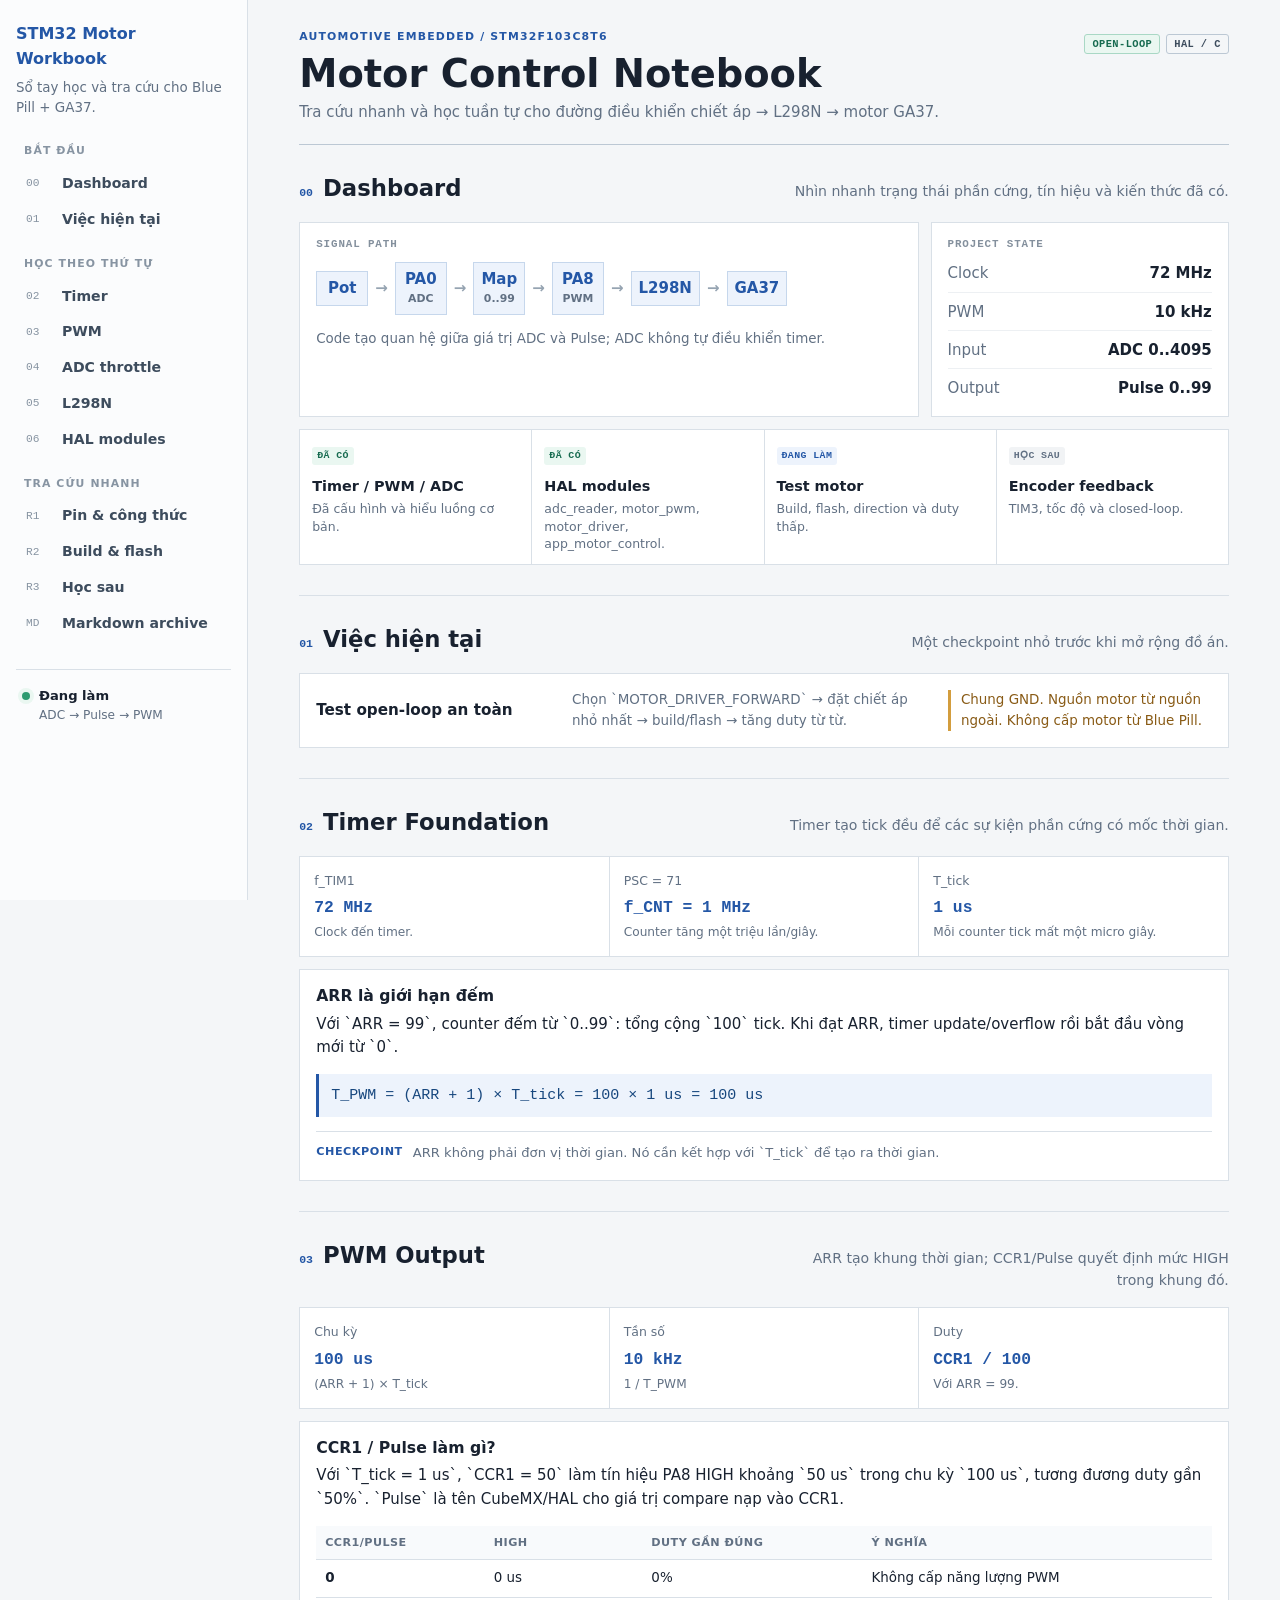
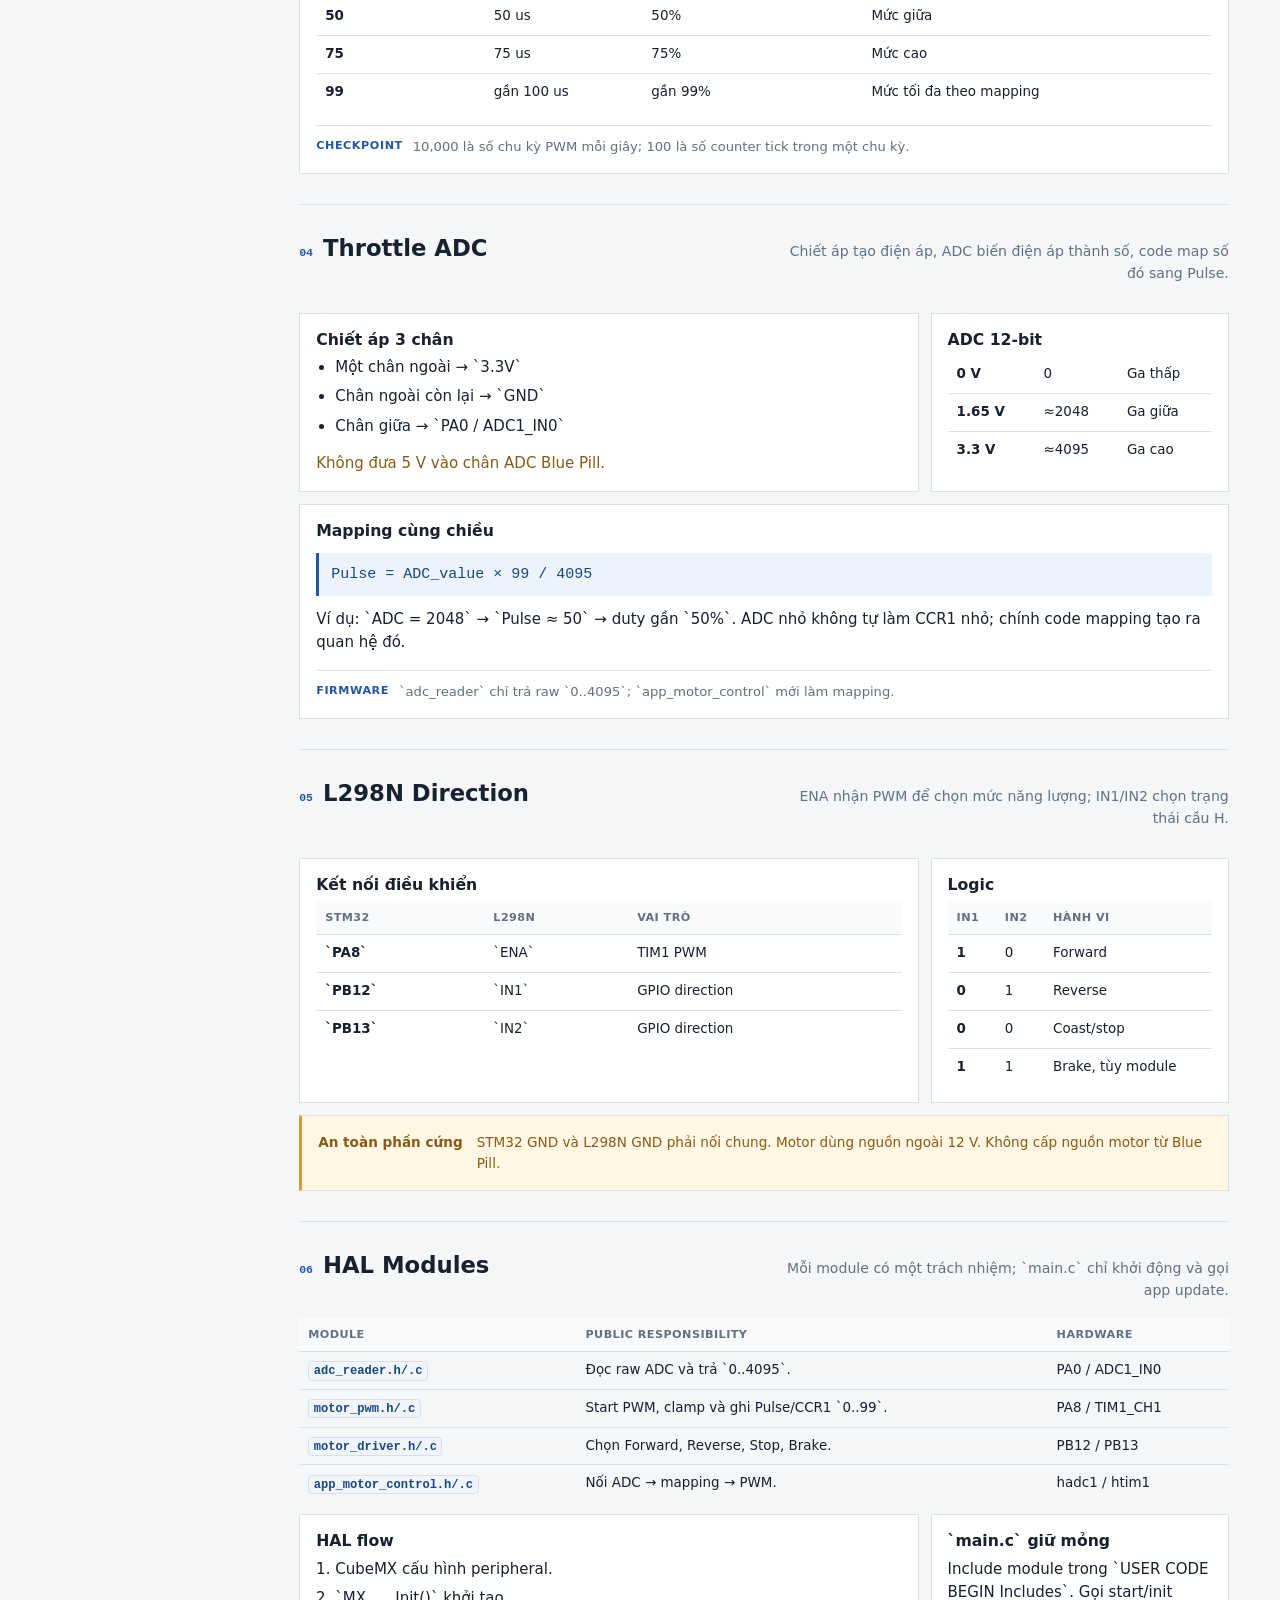
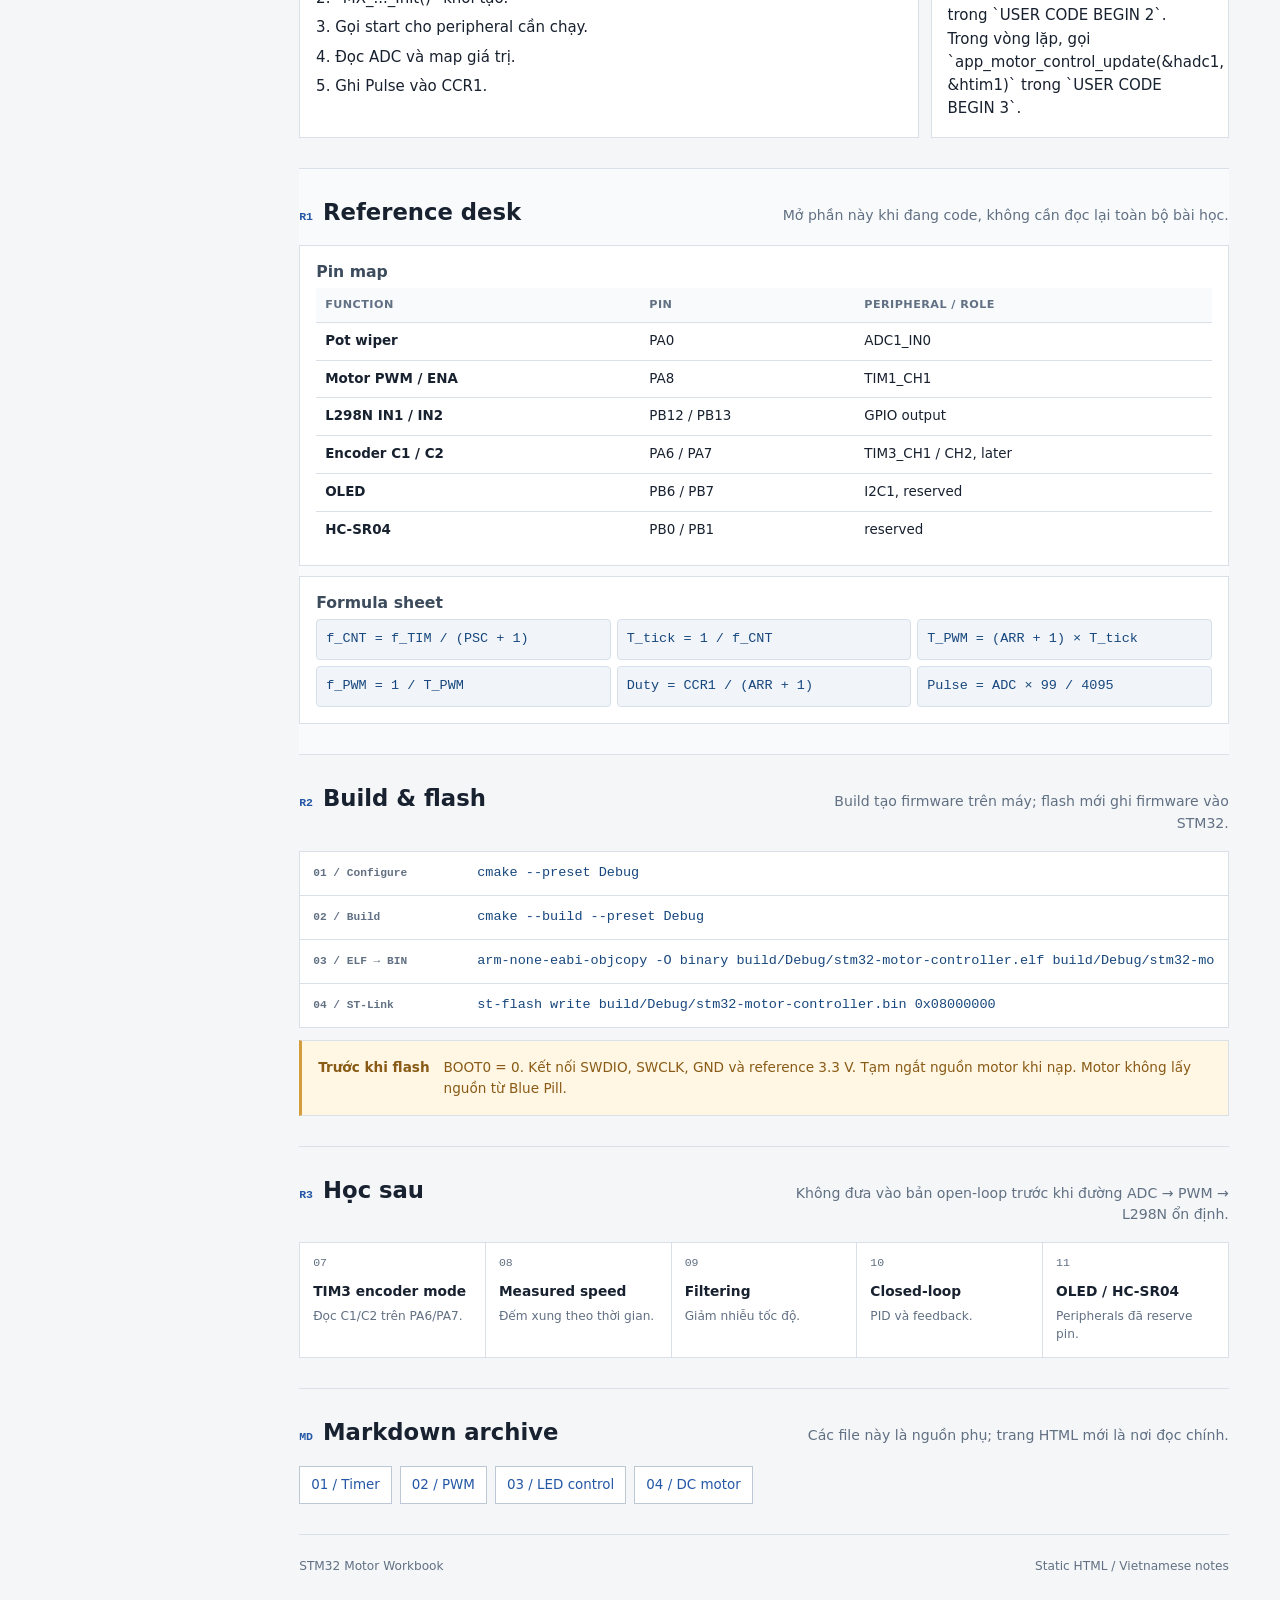
==== commit 3bca0767: "update" ====
--- a/stm32-motor-notes/index.html
+++ b/stm32-motor-notes/index.html
@@ -3,415 +3,184 @@
 <head>
   <meta charset="utf-8">
   <meta name="viewport" content="width=device-width, initial-scale=1">
-  <title>Sổ tay STM32 Motor Control</title>
+  <meta name="description" content="Sổ tay kỹ thuật STM32F103C8T6 cho project chiết áp, PWM, L298N và motor GA37.">
+  <title>STM32 Motor Workbook</title>
   <link rel="stylesheet" href="styles.css">
 </head>
 <body>
-  <div class="notebook-shell">
-    <aside class="sidebar" aria-label="Mục lục sổ tay">
-      <a class="brand" href="#top">STM32 Motor Notebook</a>
-      <p class="sidebar-note">Bản đọc chính cho project chiết áp -> L298N -> GA37 encoder.</p>
+  <div class="app-shell">
+    <aside class="sidebar" aria-label="Mục lục notebook">
+      <a class="brand" href="#dashboard">STM32 Motor Workbook</a>
+      <p class="sidebar-copy">Sổ tay học và tra cứu cho Blue Pill + GA37.</p>
 
       <nav class="toc">
-        <a href="#project-map"><span>00</span>Project Map</a>
-        <a href="#timer"><span>01</span>Timer Foundation</a>
-        <a href="#pwm"><span>02</span>PWM Output</a>
-        <a href="#adc"><span>03</span>Throttle ADC</a>
-        <a href="#l298n"><span>04</span>L298N Direction</a>
-        <a href="#later"><span>05</span>Later Topics</a>
-        <a href="#archive"><span>MD</span>Notes Archive</a>
+        <p class="toc-label">Bắt đầu</p>
+        <a href="#dashboard"><span>00</span><b>Dashboard</b></a>
+        <a href="#current-task"><span>01</span><b>Việc hiện tại</b></a>
+
+        <p class="toc-label">Học theo thứ tự</p>
+        <a href="#timer"><span>02</span><b>Timer</b></a>
+        <a href="#pwm"><span>03</span><b>PWM</b></a>
+        <a href="#adc"><span>04</span><b>ADC throttle</b></a>
+        <a href="#l298n"><span>05</span><b>L298N</b></a>
+        <a href="#firmware-modules"><span>06</span><b>HAL modules</b></a>
+
+        <p class="toc-label">Tra cứu nhanh</p>
+        <a href="#reference"><span>R1</span><b>Pin & công thức</b></a>
+        <a href="#build-flash"><span>R2</span><b>Build & flash</b></a>
+        <a href="#later"><span>R3</span><b>Học sau</b></a>
+        <a href="#archive"><span>MD</span><b>Markdown archive</b></a>
       </nav>
 
       <div class="sidebar-status">
-        <strong>Đang học</strong>
-        <span>ADC mapping sang `CCR1/Pulse`</span>
+        <span class="status-dot"></span>
+        <div>
+          <strong>Đang làm</strong>
+          <small>ADC → Pulse → PWM</small>
+        </div>
       </div>
     </aside>
 
-    <main class="notebook" id="top">
-      <header class="notebook-header">
-        <p class="eyebrow">STM32F103C8T6 Blue Pill - HAL learning notebook</p>
-        <h1>Automotive Motor Control & Actuator Node</h1>
-        <p>
-          Sổ tay này là nơi đọc chính. Các file Markdown trong `/notes` chỉ là nguồn phụ/archive;
-          kiến thức mới phải được đưa vào trang này để dễ học lại.
-        </p>
+    <main class="content" id="top">
+      <header class="topbar">
+        <div>
+          <p class="kicker">AUTOMOTIVE EMBEDDED / STM32F103C8T6</p>
+          <h1>Motor Control Notebook</h1>
+          <p class="lede">Tra cứu nhanh và học tuần tự cho đường điều khiển chiết áp → L298N → motor GA37.</p>
+        </div>
+        <div class="topbar-meta">
+          <span class="tag tag-green">OPEN-LOOP</span>
+          <span class="tag">HAL / C</span>
+        </div>
       </header>
 
-      <section class="page page-map" id="project-map">
-        <div class="page-heading">
-          <span class="page-number">00</span>
-          <div>
-            <h2>Project Map</h2>
-            <p>Phần cứng, pin plan, và chuỗi tín hiệu cần nắm trước khi code HAL.</p>
-          </div>
+      <section class="section dashboard" id="dashboard">
+        <div class="section-heading">
+          <div><span class="section-index">00</span><h2>Dashboard</h2></div>
+          <p>Nhìn nhanh trạng thái phần cứng, tín hiệu và kiến thức đã có.</p>
         </div>
 
-        <div class="hardware-grid">
-          <article>
-            <h3>Chuỗi điều khiển</h3>
-            <div class="signal-chain">
-              <span>Chiết áp</span>
-              <span>PA0 ADC</span>
-              <span>Code map</span>
-              <span>TIM1 PWM</span>
-              <span>L298N</span>
-              <span>GA37</span>
+        <div class="dashboard-grid">
+          <article class="signal-panel">
+            <div class="panel-label">SIGNAL PATH</div>
+            <div class="signal-flow" aria-label="Chiết áp đến motor">
+              <span>Pot</span><i>→</i><span>PA0<br><small>ADC</small></span><i>→</i><span>Map<br><small>0..99</small></span><i>→</i><span>PA8<br><small>PWM</small></span><i>→</i><span>L298N</span><i>→</i><span>GA37</span>
             </div>
-            <p>
-              `ADC` không tự điều khiển `CCR1`. Code của mình đọc ADC, tính `Pulse`,
-              rồi ghi vào timer PWM.
-            </p>
+            <p class="muted">Code tạo quan hệ giữa giá trị ADC và Pulse; ADC không tự điều khiển timer.</p>
           </article>
-
-          <article>
-            <h3>Cấu hình chính</h3>
-            <dl class="fact-list">
-              <div><dt>Clock hệ thống</dt><dd>72 MHz</dd></div>
-              <div><dt>PWM motor</dt><dd>PA8 / TIM1_CH1</dd></div>
-              <div><dt>Throttle</dt><dd>PA0 / ADC1_IN0</dd></div>
-              <div><dt>Direction</dt><dd>PB12 / PB13</dd></div>
-              <div><dt>Encoder</dt><dd>PA6 / PA7 / TIM3</dd></div>
+          <article class="status-panel">
+            <div class="panel-label">PROJECT STATE</div>
+            <dl class="compact-facts">
+              <div><dt>Clock</dt><dd>72 MHz</dd></div>
+              <div><dt>PWM</dt><dd>10 kHz</dd></div>
+              <div><dt>Input</dt><dd>ADC 0..4095</dd></div>
+              <div><dt>Output</dt><dd>Pulse 0..99</dd></div>
             </dl>
           </article>
         </div>
 
-        <div class="pin-table">
-          <table>
-            <thead>
-              <tr>
-                <th>Function</th>
-                <th>STM32 pin</th>
-                <th>Peripheral / role</th>
-              </tr>
-            </thead>
-            <tbody>
-              <tr><td>Potentiometer wiper</td><td>PA0</td><td>ADC1_IN0, 12-bit ADC `0..4095`</td></tr>
-              <tr><td>Motor PWM / L298N ENA</td><td>PA8</td><td>TIM1_CH1</td></tr>
-              <tr><td>L298N IN1</td><td>PB12</td><td>GPIO output</td></tr>
-              <tr><td>L298N IN2</td><td>PB13</td><td>GPIO output</td></tr>
-              <tr><td>Encoder C1</td><td>PA6</td><td>TIM3_CH1, encoder mode</td></tr>
-              <tr><td>Encoder C2</td><td>PA7</td><td>TIM3_CH2, encoder mode</td></tr>
-              <tr><td>OLED SCL reserved</td><td>PB6</td><td>I2C1_SCL</td></tr>
-              <tr><td>OLED SDA reserved</td><td>PB7</td><td>I2C1_SDA</td></tr>
-              <tr><td>HC-SR04 Trig reserved</td><td>PB0</td><td>GPIO/timer</td></tr>
-              <tr><td>HC-SR04 Echo reserved</td><td>PB1</td><td>GPIO/timer</td></tr>
-            </tbody>
-          </table>
+        <div class="quick-grid">
+          <article><span class="state state-done">ĐÃ CÓ</span><strong>Timer / PWM / ADC</strong><small>Đã cấu hình và hiểu luồng cơ bản.</small></article>
+          <article><span class="state state-done">ĐÃ CÓ</span><strong>HAL modules</strong><small>adc_reader, motor_pwm, motor_driver, app_motor_control.</small></article>
+          <article><span class="state state-now">ĐANG LÀM</span><strong>Test motor</strong><small>Build, flash, direction và duty thấp.</small></article>
+          <article><span class="state state-later">HỌC SAU</span><strong>Encoder feedback</strong><small>TIM3, tốc độ và closed-loop.</small></article>
         </div>
       </section>
 
-      <section class="page page-timer" id="timer">
-        <div class="page-heading">
-          <span class="page-number">01</span>
-          <div>
-            <h2>Timer Foundation</h2>
-            <p>Timer là thước thời gian. Nó tạo tick đều để PWM có khung thời gian chính xác.</p>
-          </div>
+      <section class="section" id="current-task">
+        <div class="section-heading compact-heading">
+          <div><span class="section-index">01</span><h2>Việc hiện tại</h2></div>
+          <p>Một checkpoint nhỏ trước khi mở rộng đồ án.</p>
         </div>
-
-        <div class="formula-row">
-          <article>
-            <h3>Clock vào timer</h3>
-            <code>f_TIM1 = 72 MHz</code>
-            <p>Đây là clock đến timer peripheral, không phải tốc độ PWM.</p>
-          </article>
-          <article>
-            <h3>Prescaler</h3>
-            <code>f_CNT = f_TIM / (PSC + 1)</code>
-            <p>Với `PSC = 71`, counter tăng ở `1 MHz`.</p>
-          </article>
-          <article>
-            <h3>Tick time</h3>
-            <code>T_tick = 1 / f_CNT = 1 us</code>
-            <p>Mỗi lần counter tăng thêm 1 là mất `1 us`.</p>
-          </article>
-        </div>
-
-        <div class="counter-strip" aria-label="Counter đếm từ 0 đến 99">
-          <span>0</span><span>1</span><span>2</span><span>3</span><span>...</span><span>98</span><span>99</span><span>update</span>
-        </div>
-
-        <div class="note-block">
-          <h3>`ARR` là giới hạn đếm, không phải thời gian.</h3>
-          <p>
-            Với `ARR = 99`, counter đếm `0..99`, tổng cộng `100` tick. Khi đạt `ARR`,
-            timer tạo update/overflow event và bắt đầu vòng đếm tiếp theo từ `0`.
-          </p>
-          <code class="wide-code">Thời gian một vòng = (ARR + 1) x T_tick = 100 x 1 us = 100 us</code>
+        <div class="task-strip">
+          <strong>Test open-loop an toàn</strong>
+          <span>Chọn `MOTOR_DRIVER_FORWARD` → đặt chiết áp nhỏ nhất → build/flash → tăng duty từ từ.</span>
+          <span class="task-rule">Chung GND. Nguồn motor từ nguồn ngoài. Không cấp motor từ Blue Pill.</span>
         </div>
       </section>
 
-      <section class="page page-pwm" id="pwm">
-        <div class="page-heading">
-          <span class="page-number">02</span>
-          <div>
-            <h2>PWM Output</h2>
-            <p>`ARR` định chu kỳ PWM. `CCR1/Pulse` định HIGH bao lâu trong chu kỳ đó.</p>
-          </div>
+      <section class="section" id="timer">
+        <div class="section-heading"><div><span class="section-index">02</span><h2>Timer Foundation</h2></div><p>Timer tạo tick đều để các sự kiện phần cứng có mốc thời gian.</p></div>
+        <div class="reference-grid three">
+          <div class="metric"><span>f_TIM1</span><strong>72 MHz</strong><small>Clock đến timer.</small></div>
+          <div class="metric"><span>PSC = 71</span><strong>f_CNT = 1 MHz</strong><small>Counter tăng một triệu lần/giây.</small></div>
+          <div class="metric"><span>T_tick</span><strong>1 us</strong><small>Mỗi counter tick mất một micro giây.</small></div>
         </div>
-
-        <div class="formula-row two">
-          <article>
-            <h3>Chu kỳ PWM</h3>
-            <code>T_PWM = (ARR + 1) x T_tick</code>
-            <code>T_PWM = 100 x 1 us = 100 us</code>
-          </article>
-          <article>
-            <h3>Tần số PWM</h3>
-            <code>f_PWM = 1 / T_PWM</code>
-            <code>f_PWM = 1 / 100 us = 10 kHz</code>
-          </article>
-        </div>
-
-        <div class="role-grid">
-          <article>
-            <h3>`ARR`</h3>
-            <p>Quyết định cả chu kỳ PWM dài bao lâu. Đổi `ARR` là đổi `T_PWM` và `f_PWM`.</p>
-          </article>
-          <article>
-            <h3>`CCR1/Pulse`</h3>
-            <p>Quyết định PA8 HIGH bao lâu. Trong CubeMX/HAL, `Pulse` là giá trị nạp vào `CCR1`.</p>
-          </article>
-          <article>
-            <h3>Duty</h3>
-            <p>`Duty = HIGH_time / T_PWM = CCR1 / (ARR + 1)`.</p>
-          </article>
-        </div>
-
-        <div class="waveform-board" aria-label="Sơ đồ xung PWM theo CCR1">
-          <article class="wave-card">
-            <div>
-              <h3>CCR1 = 0</h3>
-              <p>Duty 0%</p>
-            </div>
-            <div class="scope">
-              <div class="scope-labels"><span>HIGH</span><span>LOW</span></div>
-              <div class="wave wave-0"><span class="low-line"></span></div>
-            </div>
-            <p>HIGH `0 us`, LOW `100 us`</p>
-          </article>
-
-          <article class="wave-card featured">
-            <div>
-              <h3>CCR1 = 50</h3>
-              <p>Duty gần 50%</p>
-            </div>
-            <div class="scope">
-              <div class="scope-labels"><span>HIGH</span><span>LOW</span></div>
-              <div class="wave wave-50"><span class="high"></span><span class="low-line"></span><span class="marker">50us</span></div>
-            </div>
-            <p>HIGH `50 us`, LOW `50 us`</p>
-          </article>
-
-          <article class="wave-card">
-            <div>
-              <h3>CCR1 = 75</h3>
-              <p>Duty gần 75%</p>
-            </div>
-            <div class="scope">
-              <div class="scope-labels"><span>HIGH</span><span>LOW</span></div>
-              <div class="wave wave-75"><span class="high"></span><span class="low-line"></span><span class="marker">75us</span></div>
-            </div>
-            <p>HIGH `75 us`, LOW `25 us`</p>
-          </article>
-        </div>
-
-        <div class="note-block warning">
-          <h3>Nhầm lẫn cần khóa lại</h3>
-          <p>
-            `10,000` là số chu kỳ PWM mỗi giây, không phải số count trong một chu kỳ.
-            `ARR = 99` chỉ tạo `100` tick cho một chu kỳ PWM.
-          </p>
-        </div>
-
-        <div class="contrast-panel">
-          <h3>Ví dụ phụ để thấy đơn vị rõ hơn</h3>
-          <div class="formula-row three">
-            <article><code>PSC = 7199</code><p>`f_CNT = 10 kHz`, `T_tick = 100 us`.</p></article>
-            <article><code>ARR = 9</code><p>`T_PWM = 10 x 100 us = 1 ms`, `f_PWM = 1 kHz`.</p></article>
-            <article><code>CCR1 = 3</code><p>HIGH `300 us`, duty `3 / 10 = 30%`.</p></article>
-          </div>
+        <div class="lesson-block">
+          <h3>ARR là giới hạn đếm</h3>
+          <p>Với `ARR = 99`, counter đếm từ `0..99`: tổng cộng `100` tick. Khi đạt ARR, timer update/overflow rồi bắt đầu vòng mới từ `0`.</p>
+          <div class="equation">T_PWM = (ARR + 1) × T_tick = 100 × 1 us = 100 us</div>
+          <div class="checkpoint"><b>Checkpoint</b><span>ARR không phải đơn vị thời gian. Nó cần kết hợp với `T_tick` để tạo ra thời gian.</span></div>
         </div>
       </section>
 
-      <section class="page page-adc" id="adc">
-        <div class="page-heading">
-          <span class="page-number">03</span>
-          <div>
-            <h2>Throttle ADC</h2>
-            <p>Chiết áp tạo điện áp; ADC đọc điện áp; code map ADC sang `CCR1/Pulse`.</p>
-          </div>
+      <section class="section" id="pwm">
+        <div class="section-heading"><div><span class="section-index">03</span><h2>PWM Output</h2></div><p>ARR tạo khung thời gian; CCR1/Pulse quyết định mức HIGH trong khung đó.</p></div>
+        <div class="reference-grid three">
+          <div class="metric"><span>Chu kỳ</span><strong>100 us</strong><small>(ARR + 1) × T_tick</small></div>
+          <div class="metric"><span>Tần số</span><strong>10 kHz</strong><small>1 / T_PWM</small></div>
+          <div class="metric"><span>Duty</span><strong>CCR1 / 100</strong><small>Với ARR = 99.</small></div>
         </div>
-
-        <div class="hardware-grid">
-          <article>
-            <h3>Nối chiết áp 3 chân</h3>
-            <ul class="clean-list">
-              <li>Một chân ngoài -> `3.3V`</li>
-              <li>Chân ngoài còn lại -> `GND`</li>
-              <li>Chân giữa -> `PA0 / ADC1_IN0`</li>
-            </ul>
-            <p class="safety-line">Không đưa `5V` vào chân ADC của Blue Pill.</p>
-          </article>
-
-          <article>
-            <h3>ADC 12-bit đọc gì?</h3>
-            <table class="compact-table">
-              <tbody>
-                <tr><th>PA0</th><th>ADC</th><th>Ý nghĩa</th></tr>
-                <tr><td>Gần `0V`</td><td>Gần `0`</td><td>Ga thấp</td></tr>
-                <tr><td>Gần `1.65V`</td><td>Khoảng `2048`</td><td>Ga giữa</td></tr>
-                <tr><td>Gần `3.3V`</td><td>Gần `4095`</td><td>Ga cao</td></tr>
-              </tbody>
-            </table>
-          </article>
-        </div>
-
-        <div class="note-block">
-          <h3>ADC nhỏ không tự làm `CCR1` nhỏ.</h3>
-          <p>
-            `ADC` và `CCR1` là hai phần cứng khác nhau. Code của mình tạo quan hệ giữa chúng.
-            Nếu code map cùng chiều, ga cao làm duty cao. Nếu code đảo chiều, ga cao vẫn có thể làm duty thấp.
-          </p>
-          <div class="signal-chain">
-            <span>PA0 voltage</span>
-            <span>ADC value</span>
-            <span>Code map</span>
-            <span>Pulse</span>
-            <span>CCR1</span>
-            <span>Duty</span>
-          </div>
-        </div>
-
-        <div class="formula-row two">
-          <article>
-            <h3>Mapping cùng chiều</h3>
-            <code>Throttle_ratio = ADC_value / 4095</code>
-            <code>Pulse = Throttle_ratio x 99</code>
-            <code>Pulse = ADC_value x 99 / 4095</code>
-          </article>
-          <article>
-            <h3>Ví dụ giữa dải</h3>
-            <code>ADC = 2048</code>
-            <code>Pulse = 2048 x 99 / 4095 ≈ 50</code>
-            <p>Ga giữa -> duty gần `50%` -> motor nhận năng lượng trung bình.</p>
-          </article>
-        </div>
-
-        <div class="pin-table">
-          <table>
-            <thead>
-              <tr>
-                <th>ADC</th>
-                <th>Pulse/CCR1 gần đúng</th>
-                <th>Duty gần đúng</th>
-                <th>Cảm nhận motor</th>
-              </tr>
-            </thead>
-            <tbody>
-              <tr><td>0</td><td>0</td><td>0%</td><td>Dừng/yếu nhất</td></tr>
-              <tr><td>1024</td><td>25</td><td>25%</td><td>Yếu</td></tr>
-              <tr><td>2048</td><td>50</td><td>50%</td><td>Trung bình</td></tr>
-              <tr><td>3072</td><td>74</td><td>74%</td><td>Mạnh</td></tr>
-              <tr><td>4095</td><td>99</td><td>99%</td><td>Gần tối đa</td></tr>
-            </tbody>
-          </table>
+        <div class="lesson-block">
+          <h3>CCR1 / Pulse làm gì?</h3>
+          <p>Với `T_tick = 1 us`, `CCR1 = 50` làm tín hiệu PA8 HIGH khoảng `50 us` trong chu kỳ `100 us`, tương đương duty gần `50%`. `Pulse` là tên CubeMX/HAL cho giá trị compare nạp vào CCR1.</p>
+          <table class="data-table"><thead><tr><th>CCR1/Pulse</th><th>HIGH</th><th>Duty gần đúng</th><th>Ý nghĩa</th></tr></thead><tbody>
+            <tr><td>0</td><td>0 us</td><td>0%</td><td>Không cấp năng lượng PWM</td></tr>
+            <tr><td>50</td><td>50 us</td><td>50%</td><td>Mức giữa</td></tr>
+            <tr><td>75</td><td>75 us</td><td>75%</td><td>Mức cao</td></tr>
+            <tr><td>99</td><td>gần 100 us</td><td>gần 99%</td><td>Mức tối đa theo mapping</td></tr>
+          </tbody></table>
+          <div class="checkpoint"><b>Checkpoint</b><span>10,000 là số chu kỳ PWM mỗi giây; 100 là số counter tick trong một chu kỳ.</span></div>
         </div>
       </section>
 
-      <section class="page page-l298n" id="l298n">
-        <div class="page-heading">
-          <span class="page-number">04</span>
-          <div>
-            <h2>L298N Direction</h2>
-            <p>`ENA` nhận PWM để chọn độ mạnh. `IN1/IN2` chọn hướng hoặc trạng thái dừng/phanh.</p>
-          </div>
+      <section class="section" id="adc">
+        <div class="section-heading"><div><span class="section-index">04</span><h2>Throttle ADC</h2></div><p>Chiết áp tạo điện áp, ADC biến điện áp thành số, code map số đó sang Pulse.</p></div>
+        <div class="two-column">
+          <div class="lesson-block"><h3>Chiết áp 3 chân</h3><ul class="clean-list"><li>Một chân ngoài → `3.3V`</li><li>Chân ngoài còn lại → `GND`</li><li>Chân giữa → `PA0 / ADC1_IN0`</li></ul><p class="warning-text">Không đưa 5 V vào chân ADC Blue Pill.</p></div>
+          <div class="lesson-block"><h3>ADC 12-bit</h3><table class="data-table"><tbody><tr><td>0 V</td><td>0</td><td>Ga thấp</td></tr><tr><td>1.65 V</td><td>≈2048</td><td>Ga giữa</td></tr><tr><td>3.3 V</td><td>≈4095</td><td>Ga cao</td></tr></tbody></table></div>
         </div>
-
-        <div class="hardware-grid">
-          <article>
-            <h3>Kết nối điều khiển</h3>
-            <ul class="clean-list">
-              <li>`PA8 / TIM1_CH1` -> L298N `ENA`</li>
-              <li>`PB12` -> L298N `IN1`</li>
-              <li>`PB13` -> L298N `IN2`</li>
-              <li>Nguồn ngoài `12 V / 10 A` -> motor supply của L298N</li>
-            </ul>
-          </article>
-
-          <article>
-            <h3>Logic hướng</h3>
-            <table class="compact-table">
-              <tbody>
-                <tr><th>IN1</th><th>IN2</th><th>Hành vi</th></tr>
-                <tr><td>1</td><td>0</td><td>Quay một chiều</td></tr>
-                <tr><td>0</td><td>1</td><td>Quay chiều ngược</td></tr>
-                <tr><td>0</td><td>0</td><td>Thả trôi/dừng</td></tr>
-                <tr><td>1</td><td>1</td><td>Phanh, tùy module/driver</td></tr>
-              </tbody>
-            </table>
-          </article>
-        </div>
-
-        <div class="note-block warning">
-          <h3>An toàn phần cứng</h3>
-          <p>
-            Không cấp nguồn motor từ Blue Pill. Motor dùng nguồn ngoài, nhưng STM32 GND và L298N GND
-            phải nối chung để tín hiệu điều khiển có cùng mốc điện áp.
-          </p>
-        </div>
+        <div class="lesson-block"><h3>Mapping cùng chiều</h3><div class="equation">Pulse = ADC_value × 99 / 4095</div><p>Ví dụ: `ADC = 2048` → `Pulse ≈ 50` → duty gần `50%`. ADC nhỏ không tự làm CCR1 nhỏ; chính code mapping tạo ra quan hệ đó.</p><div class="checkpoint"><b>Firmware</b><span>`adc_reader` chỉ trả raw `0..4095`; `app_motor_control` mới làm mapping.</span></div></div>
       </section>
 
-      <section class="page page-later" id="later">
-        <div class="page-heading">
-          <span class="page-number">05</span>
-          <div>
-            <h2>Later Topics</h2>
-            <p>Những phần chưa học sâu, giữ ở đây để không nhảy cóc khi đang học ADC/PWM.</p>
-          </div>
+      <section class="section" id="l298n">
+        <div class="section-heading"><div><span class="section-index">05</span><h2>L298N Direction</h2></div><p>ENA nhận PWM để chọn mức năng lượng; IN1/IN2 chọn trạng thái cầu H.</p></div>
+        <div class="two-column">
+          <div class="lesson-block"><h3>Kết nối điều khiển</h3><table class="data-table"><thead><tr><th>STM32</th><th>L298N</th><th>Vai trò</th></tr></thead><tbody><tr><td>`PA8`</td><td>`ENA`</td><td>TIM1 PWM</td></tr><tr><td>`PB12`</td><td>`IN1`</td><td>GPIO direction</td></tr><tr><td>`PB13`</td><td>`IN2`</td><td>GPIO direction</td></tr></tbody></table></div>
+          <div class="lesson-block"><h3>Logic</h3><table class="data-table"><thead><tr><th>IN1</th><th>IN2</th><th>Hành vi</th></tr></thead><tbody><tr><td>1</td><td>0</td><td>Forward</td></tr><tr><td>0</td><td>1</td><td>Reverse</td></tr><tr><td>0</td><td>0</td><td>Coast/stop</td></tr><tr><td>1</td><td>1</td><td>Brake, tùy module</td></tr></tbody></table></div>
         </div>
-
-        <div class="role-grid">
-          <article>
-            <h3>TIM3 Encoder Mode</h3>
-            <p>Đọc encoder C1/C2 ở `PA6/PA7`, đo chiều quay và số xung.</p>
-          </article>
-          <article>
-            <h3>Speed Measurement</h3>
-            <p>Dùng timer interrupt định kỳ để tính tốc độ từ số xung encoder.</p>
-          </article>
-          <article>
-            <h3>Closed-loop Control</h3>
-            <p>So sánh tốc độ mong muốn với tốc độ đo được, rồi chỉnh PWM.</p>
-          </article>
-          <article>
-            <h3>OLED I2C</h3>
-            <p>Dùng `PB6/PB7` sau này để hiển thị throttle, PWM, tốc độ.</p>
-          </article>
-          <article>
-            <h3>HC-SR04</h3>
-            <p>Giữ `PB0/PB1` cho Trig/Echo, chưa cấu hình trong giai đoạn này.</p>
-          </article>
-        </div>
+        <div class="callout warning"><b>An toàn phần cứng</b><span>STM32 GND và L298N GND phải nối chung. Motor dùng nguồn ngoài 12 V. Không cấp nguồn motor từ Blue Pill.</span></div>
       </section>
 
-      <section class="page page-archive" id="archive">
-        <div class="page-heading">
-          <span class="page-number">MD</span>
-          <div>
-            <h2>Notes Archive</h2>
-            <p>`/notes` là source/archive. Không cần đọc trực tiếp nếu trang này đã đủ rõ.</p>
-          </div>
-        </div>
+      <section class="section" id="firmware-modules">
+        <div class="section-heading"><div><span class="section-index">06</span><h2>HAL Modules</h2></div><p>Mỗi module có một trách nhiệm; `main.c` chỉ khởi động và gọi app update.</p></div>
+        <table class="data-table module-table"><thead><tr><th>Module</th><th>Public responsibility</th><th>Hardware</th></tr></thead><tbody><tr><td><code>adc_reader.h/.c</code></td><td>Đọc raw ADC và trả `0..4095`.</td><td>PA0 / ADC1_IN0</td></tr><tr><td><code>motor_pwm.h/.c</code></td><td>Start PWM, clamp và ghi Pulse/CCR1 `0..99`.</td><td>PA8 / TIM1_CH1</td></tr><tr><td><code>motor_driver.h/.c</code></td><td>Chọn Forward, Reverse, Stop, Brake.</td><td>PB12 / PB13</td></tr><tr><td><code>app_motor_control.h/.c</code></td><td>Nối ADC → mapping → PWM.</td><td>hadc1 / htim1</td></tr></tbody></table>
+        <div class="two-column"><div class="lesson-block"><h3>HAL flow</h3><ol class="clean-list"><li>CubeMX cấu hình peripheral.</li><li>`MX_..._Init()` khởi tạo.</li><li>Gọi start cho peripheral cần chạy.</li><li>Đọc ADC và map giá trị.</li><li>Ghi Pulse vào CCR1.</li></ol></div><div class="lesson-block"><h3>`main.c` giữ mỏng</h3><p>Include module trong `USER CODE BEGIN Includes`. Gọi start/init trong `USER CODE BEGIN 2`. Trong vòng lặp, gọi `app_motor_control_update(&hadc1, &htim1)` trong `USER CODE BEGIN 3`.</p></div></div>
+      </section>
 
-        <div class="archive-links">
-          <a href="notes/01-timer.md">01 - Timer source</a>
-          <a href="notes/02-pwm.md">02 - PWM source</a>
-          <a href="notes/03-led-control.md">03 - LED source</a>
-          <a href="notes/04-dc-motor-control.md">04 - Motor source</a>
-        </div>
+      <section class="section reference-section" id="reference">
+        <div class="section-heading"><div><span class="section-index">R1</span><h2>Reference desk</h2></div><p>Mở phần này khi đang code, không cần đọc lại toàn bộ bài học.</p></div>
+        <div class="reference-block" id="pin-map"><h3>Pin map</h3><table class="data-table"><thead><tr><th>Function</th><th>Pin</th><th>Peripheral / role</th></tr></thead><tbody><tr><td>Pot wiper</td><td>PA0</td><td>ADC1_IN0</td></tr><tr><td>Motor PWM / ENA</td><td>PA8</td><td>TIM1_CH1</td></tr><tr><td>L298N IN1 / IN2</td><td>PB12 / PB13</td><td>GPIO output</td></tr><tr><td>Encoder C1 / C2</td><td>PA6 / PA7</td><td>TIM3_CH1 / CH2, later</td></tr><tr><td>OLED</td><td>PB6 / PB7</td><td>I2C1, reserved</td></tr><tr><td>HC-SR04</td><td>PB0 / PB1</td><td>reserved</td></tr></tbody></table></div>
+        <div class="reference-block" id="formula-sheet"><h3>Formula sheet</h3><div class="formula-list"><code>f_CNT = f_TIM / (PSC + 1)</code><code>T_tick = 1 / f_CNT</code><code>T_PWM = (ARR + 1) × T_tick</code><code>f_PWM = 1 / T_PWM</code><code>Duty = CCR1 / (ARR + 1)</code><code>Pulse = ADC × 99 / 4095</code></div></div>
       </section>
+
+      <section class="section" id="build-flash">
+        <div class="section-heading"><div><span class="section-index">R2</span><h2>Build & flash</h2></div><p>Build tạo firmware trên máy; flash mới ghi firmware vào STM32.</p></div>
+        <div class="command-list"><div><span>01 / Configure</span><code>cmake --preset Debug</code></div><div><span>02 / Build</span><code>cmake --build --preset Debug</code></div><div><span>03 / ELF → BIN</span><code>arm-none-eabi-objcopy -O binary build/Debug/stm32-motor-controller.elf build/Debug/stm32-motor-controller.bin</code></div><div><span>04 / ST-Link</span><code>st-flash write build/Debug/stm32-motor-controller.bin 0x08000000</code></div></div>
+        <div class="callout warning"><b>Trước khi flash</b><span>BOOT0 = 0. Kết nối SWDIO, SWCLK, GND và reference 3.3 V. Tạm ngắt nguồn motor khi nạp. Motor không lấy nguồn từ Blue Pill.</span></div>
+      </section>
+
+      <section class="section" id="later">
+        <div class="section-heading"><div><span class="section-index">R3</span><h2>Học sau</h2></div><p>Không đưa vào bản open-loop trước khi đường ADC → PWM → L298N ổn định.</p></div>
+        <div class="later-list"><div><span>07</span><strong>TIM3 encoder mode</strong><small>Đọc C1/C2 trên PA6/PA7.</small></div><div><span>08</span><strong>Measured speed</strong><small>Đếm xung theo thời gian.</small></div><div><span>09</span><strong>Filtering</strong><small>Giảm nhiễu tốc độ.</small></div><div><span>10</span><strong>Closed-loop</strong><small>PID và feedback.</small></div><div><span>11</span><strong>OLED / HC-SR04</strong><small>Peripherals đã reserve pin.</small></div></div>
+      </section>
+
+      <section class="section archive-section" id="archive">
+        <div class="section-heading"><div><span class="section-index">MD</span><h2>Markdown archive</h2></div><p>Các file này là nguồn phụ; trang HTML mới là nơi đọc chính.</p></div>
+        <div class="archive-links"><a href="notes/01-timer.md">01 / Timer</a><a href="notes/02-pwm.md">02 / PWM</a><a href="notes/03-led-control.md">03 / LED control</a><a href="notes/04-dc-motor-control.md">04 / DC motor</a></div>
+      </section>
+
+      <footer class="footer"><span>STM32 Motor Workbook</span><span>Static HTML / Vietnamese notes</span></footer>
     </main>
   </div>
 </body>
--- a/stm32-motor-notes/styles.css
+++ b/stm32-motor-notes/styles.css
@@ -1,606 +1,191 @@
 :root {
-  --ink: #17202e;
-  --muted: #5d6d80;
-  --paper: #f5f7fb;
-  --surface: #ffffff;
-  --surface-soft: #f9fbfe;
-  --line: #d9e2ec;
-  --blue: #2563eb;
-  --green: #138a5b;
-  --cyan: #087d8f;
-  --rose: #c2415d;
-  --amber: #b7791f;
-  --slate: #334155;
-  --shadow: 0 10px 28px rgba(34, 48, 73, 0.08);
+  --ink: #18212f;
+  --muted: #617083;
+  --paper: #f4f6f8;
+  --surface: #fff;
+  --soft: #f8fafc;
+  --line: #d9e0e7;
+  --line-strong: #bcc8d4;
+  --blue: #2457a6;
+  --blue-soft: #edf3fc;
+  --green: #176b50;
+  --green-soft: #eaf7f1;
+  --amber: #895b16;
+  --amber-soft: #fff6e4;
+  --slate: #3d4c5d;
+  --sidebar: 248px;
 }
 
-* {
-  box-sizing: border-box;
-}
-
-html {
-  scroll-behavior: smooth;
-}
-
+* { box-sizing: border-box; }
+html { scroll-behavior: smooth; }
 body {
   margin: 0;
   color: var(--ink);
   background: var(--paper);
-  font-family: ui-sans-serif, system-ui, -apple-system, BlinkMacSystemFont, "Segoe UI", sans-serif;
-  line-height: 1.6;
+  font: 15px/1.55 ui-sans-serif, system-ui, -apple-system, BlinkMacSystemFont, "Segoe UI", sans-serif;
 }
+a { color: inherit; }
+code, .equation, .metric strong, .section-index, .toc span, .command-list code {
+  font-family: ui-monospace, SFMono-Regular, Menlo, Consolas, monospace;
+}
+code {
+  border: 1px solid #d7e0ea;
+  border-radius: 4px;
+  background: #f1f5f9;
+  color: #17477e;
+  padding: .1rem .28rem;
+  font-size: .9em;
+}
+h1, h2, h3, p { margin-top: 0; }
+h1 { margin-bottom: 6px; font-size: clamp(1.7rem, 3vw, 2.55rem); line-height: 1.1; letter-spacing: 0; }
+h2 { margin-bottom: 3px; font-size: 1.42rem; line-height: 1.2; letter-spacing: 0; }
+h3 { margin-bottom: 7px; font-size: .98rem; line-height: 1.25; }
 
-a {
-  color: inherit;
+.app-shell { display: grid; grid-template-columns: var(--sidebar) minmax(0, 1fr); min-height: 100vh; }
+.sidebar {
+  position: sticky; top: 0; align-self: start; height: 100vh; overflow-y: auto;
+  border-right: 1px solid var(--line); background: #fbfcfd; padding: 22px 16px;
 }
+.brand { display: block; color: var(--blue); font-size: 1rem; font-weight: 850; text-decoration: none; }
+.sidebar-copy { margin: 6px 0 24px; color: var(--muted); font-size: .84rem; }
+.toc { display: grid; gap: 2px; }
+.toc-label { margin: 17px 8px 5px; color: #8794a2; font-size: .68rem; font-weight: 850; letter-spacing: .1em; text-transform: uppercase; }
+.toc-label:first-child { margin-top: 0; }
+.toc a { display: grid; grid-template-columns: 29px minmax(0, 1fr); gap: 7px; align-items: center; border-left: 2px solid transparent; padding: 6px 8px; color: var(--slate); font-size: .88rem; text-decoration: none; }
+.toc a:hover, .toc a:focus { border-left-color: var(--blue); background: var(--blue-soft); color: var(--blue); outline: 0; }
+.toc span { color: #8794a2; font-size: .7rem; }
+.toc b { font-weight: 700; }
+.sidebar-status { display: flex; gap: 9px; align-items: flex-start; margin-top: 28px; border-top: 1px solid var(--line); padding: 16px 6px 0; }
+.status-dot { width: 8px; height: 8px; margin-top: 6px; border-radius: 50%; background: #2c9b70; box-shadow: 0 0 0 4px var(--green-soft); }
+.sidebar-status strong, .sidebar-status small { display: block; }
+.sidebar-status strong { font-size: .82rem; }
+.sidebar-status small { color: var(--muted); font-size: .76rem; }
 
-code {
-  border: 1px solid rgba(23, 32, 46, 0.12);
-  border-radius: 6px;
-  background: #f4f7fb;
-  color: #123d76;
-  font-family: ui-monospace, SFMono-Regular, Menlo, Consolas, monospace;
-  font-size: 0.92em;
-  padding: 0.12rem 0.32rem;
-}
+.content { width: min(100%, 1120px); padding: 24px clamp(18px, 4vw, 52px) 48px; }
+.topbar { display: flex; justify-content: space-between; gap: 22px; align-items: flex-start; border-bottom: 1px solid var(--line-strong); padding: 5px 0 20px; }
+.kicker { margin-bottom: 7px; color: var(--blue); font-size: .68rem; font-weight: 850; letter-spacing: .11em; }
+.lede { max-width: 660px; margin-bottom: 0; color: var(--muted); }
+.topbar-meta { display: flex; flex-wrap: wrap; justify-content: flex-end; gap: 6px; padding-top: 5px; }
+.tag, .state { display: inline-block; border: 1px solid var(--line-strong); border-radius: 3px; padding: 3px 7px; color: var(--slate); font: 700 .65rem/1.2 ui-monospace, SFMono-Regular, Menlo, Consolas, monospace; letter-spacing: .04em; }
+.tag-green { border-color: #a9d8c5; background: var(--green-soft); color: var(--green); }
 
-h1,
-h2,
-h3,
-p {
-  margin-top: 0;
-}
+.section { scroll-margin-top: 18px; border-bottom: 1px solid var(--line); padding: 30px 0; }
+.section-heading { display: flex; justify-content: space-between; gap: 24px; align-items: baseline; margin-bottom: 16px; }
+.section-heading > div { display: flex; gap: 10px; align-items: baseline; }
+.section-heading p { max-width: 450px; margin: 0; color: var(--muted); font-size: .88rem; text-align: right; }
+.section-index { color: var(--blue); font-size: .72rem; font-weight: 800; }
+.dashboard-grid, .two-column { display: grid; grid-template-columns: minmax(0, 1.35fr) minmax(250px, .65fr); gap: 12px; }
+.signal-panel, .status-panel, .lesson-block, .reference-block, .callout, .task-strip { border: 1px solid var(--line); background: var(--surface); padding: 16px; }
+.panel-label { margin-bottom: 13px; color: #84909d; font: 700 .68rem/1 ui-monospace, SFMono-Regular, Menlo, Consolas, monospace; letter-spacing: .08em; }
+.signal-flow { display: flex; flex-wrap: wrap; gap: 7px; align-items: center; color: var(--blue); font-weight: 800; }
+.signal-flow span { min-width: 52px; border: 1px solid #c6d7ec; background: var(--blue-soft); padding: 8px 7px; text-align: center; line-height: 1.15; }
+.signal-flow i { color: #95a3b1; font-style: normal; }
+.signal-flow small { color: var(--muted); font-size: .68rem; font-weight: 600; }
+.muted, small { color: var(--muted); }
+.signal-panel .muted { margin: 14px 0 0; font-size: .84rem; }
+.compact-facts { display: grid; gap: 8px; margin: 0; }
+.compact-facts div { display: flex; justify-content: space-between; gap: 12px; border-bottom: 1px solid #edf0f3; padding-bottom: 6px; }
+.compact-facts div:last-child { border-bottom: 0; padding-bottom: 0; }
+.compact-facts dt { color: var(--muted); }
+.compact-facts dd { margin: 0; font-weight: 800; }
+.quick-grid { display: grid; grid-template-columns: repeat(4, minmax(0, 1fr)); gap: 1px; margin-top: 12px; border: 1px solid var(--line); background: var(--line); }
+.quick-grid article { min-height: 106px; background: var(--surface); padding: 12px; }
+.quick-grid strong, .quick-grid small { display: block; }
+.quick-grid strong { margin: 9px 0 3px; font-size: .9rem; }
+.quick-grid small { font-size: .78rem; line-height: 1.4; }
+.state { border: 0; padding: 3px 5px; font-size: .62rem; }
+.state-done { background: var(--green-soft); color: var(--green); }
+.state-now { background: var(--blue-soft); color: var(--blue); }
+.state-later { background: #f1f3f5; color: var(--muted); }
+.task-strip { display: grid; grid-template-columns: 1fr 1.5fr 1.1fr; gap: 16px; align-items: center; }
+.task-strip strong { font-size: .95rem; }
+.task-strip span { color: var(--muted); font-size: .84rem; }
+.task-rule { border-left: 3px solid #d39d3e; padding-left: 10px; color: var(--amber) !important; }
 
-h1 {
-  margin-bottom: 12px;
-  font-size: clamp(2rem, 4vw, 3.75rem);
-  line-height: 1.04;
-}
+.reference-grid { display: grid; gap: 1px; border: 1px solid var(--line); background: var(--line); }
+.reference-grid.three { grid-template-columns: repeat(3, minmax(0, 1fr)); }
+.metric { background: var(--surface); padding: 14px; }
+.metric span, .metric small { display: block; }
+.metric span { color: var(--muted); font-size: .78rem; }
+.metric strong { display: block; margin: 5px 0 3px; color: var(--blue); font-size: 1.02rem; }
+.metric small { font-size: .76rem; }
+.lesson-block { margin-top: 12px; }
+.lesson-block p:last-child { margin-bottom: 0; }
+.equation { overflow-x: auto; margin: 12px 0; border-left: 3px solid var(--blue); background: var(--blue-soft); padding: 10px 12px; color: #17477e; white-space: nowrap; }
+.checkpoint { display: flex; gap: 10px; margin-top: 14px; border-top: 1px solid var(--line); padding-top: 11px; color: var(--muted); font-size: .82rem; }
+.checkpoint b { flex: 0 0 auto; color: var(--blue); font-size: .7rem; letter-spacing: .05em; text-transform: uppercase; }
+.data-table { width: 100%; border-collapse: collapse; font-size: .84rem; }
+.data-table th, .data-table td { border-bottom: 1px solid var(--line); padding: 8px 9px; text-align: left; vertical-align: top; }
+.data-table th { background: var(--soft); color: var(--muted); font-size: .7rem; font-weight: 800; letter-spacing: .04em; text-transform: uppercase; }
+.data-table tr:last-child td { border-bottom: 0; }
+.data-table td:first-child { font-weight: 700; }
+.clean-list { display: grid; gap: 6px; margin: 0; padding-left: 19px; }
+.warning-text { margin-top: 14px; color: var(--amber); }
+.callout { display: flex; gap: 14px; margin-top: 12px; border-left: 3px solid #d39d3e; background: var(--amber-soft); color: var(--amber); font-size: .85rem; }
+.callout b { flex: 0 0 auto; }
+.module-table td:first-child { color: var(--blue); }
 
-h2 {
-  margin-bottom: 8px;
-  font-size: clamp(1.55rem, 2.4vw, 2.35rem);
-  line-height: 1.12;
-}
-
-h3 {
-  margin-bottom: 8px;
-  font-size: 1.02rem;
-}
-
-.notebook-shell {
-  display: grid;
-  grid-template-columns: 280px minmax(0, 1fr);
-  min-height: 100vh;
-}
-
-.sidebar {
-  position: sticky;
-  top: 0;
-  align-self: start;
-  height: 100vh;
-  border-right: 1px solid var(--line);
-  background: #ffffff;
-  padding: 24px 18px;
-  overflow-y: auto;
-}
-
-.brand {
-  display: block;
-  font-size: 1.05rem;
-  font-weight: 900;
-  text-decoration: none;
-}
-
-.sidebar-note {
-  margin: 8px 0 22px;
-  color: var(--muted);
-  font-size: 0.92rem;
-}
-
-.toc {
-  display: grid;
-  gap: 6px;
-}
-
-.toc a {
-  display: grid;
-  grid-template-columns: 38px minmax(0, 1fr);
-  gap: 8px;
-  align-items: center;
-  border: 1px solid transparent;
-  border-radius: 8px;
-  color: var(--ink);
-  font-weight: 800;
-  padding: 10px;
-  text-decoration: none;
-}
-
-.toc a:hover {
-  border-color: var(--line);
-  background: var(--surface-soft);
-}
-
-.toc span {
-  color: var(--blue);
-  font-family: ui-monospace, SFMono-Regular, Menlo, Consolas, monospace;
-  font-size: 0.78rem;
-}
-
-.sidebar-status {
-  display: grid;
-  gap: 4px;
-  margin-top: 24px;
-  border-left: 4px solid var(--cyan);
-  background: #effbfc;
-  padding: 12px;
-}
-
-.sidebar-status span {
-  color: var(--muted);
-  font-size: 0.9rem;
-}
-
-.notebook {
-  width: min(100%, 1040px);
-  padding: 28px clamp(18px, 4vw, 48px) 56px;
-}
-
-.notebook-header {
-  border-bottom: 1px solid var(--line);
-  padding: 12px 0 28px;
-}
-
-.notebook-header p {
-  max-width: 760px;
-  color: var(--muted);
-  font-size: 1.04rem;
-}
-
-.eyebrow {
-  margin-bottom: 10px;
-  color: var(--blue) !important;
-  font-size: 0.78rem !important;
-  font-weight: 900;
-  letter-spacing: 0.08em;
-  text-transform: uppercase;
-}
-
-.page {
-  scroll-margin-top: 24px;
-  border-bottom: 1px solid var(--line);
-  padding: 34px 0;
-}
-
-.page-heading {
-  display: grid;
-  grid-template-columns: 54px minmax(0, 1fr);
-  gap: 16px;
-  align-items: start;
-  margin-bottom: 22px;
-}
-
-.page-heading p {
-  max-width: 760px;
-  color: var(--muted);
-  font-size: 1.02rem;
-}
-
-.page-number {
-  display: grid;
-  place-items: center;
-  width: 46px;
-  height: 46px;
-  border: 1px solid var(--line);
-  border-radius: 8px;
-  background: #ffffff;
-  color: var(--blue);
-  font-family: ui-monospace, SFMono-Regular, Menlo, Consolas, monospace;
-  font-weight: 900;
-}
-
-.hardware-grid,
-.formula-row,
-.role-grid {
-  display: grid;
-  gap: 14px;
-}
-
-.hardware-grid {
-  grid-template-columns: minmax(0, 1fr) minmax(0, 0.9fr);
-}
-
-.formula-row {
-  grid-template-columns: repeat(3, minmax(0, 1fr));
-}
-
-.formula-row.two {
-  grid-template-columns: repeat(2, minmax(0, 1fr));
-}
-
-.formula-row.three {
-  grid-template-columns: repeat(3, minmax(0, 1fr));
-}
-
-.role-grid {
-  grid-template-columns: repeat(3, minmax(0, 1fr));
-  margin-top: 18px;
-}
-
-.hardware-grid article,
-.formula-row article,
-.role-grid article,
-.note-block,
-.contrast-panel {
-  border: 1px solid var(--line);
-  border-radius: 8px;
-  background: var(--surface);
-  box-shadow: var(--shadow);
-  padding: 18px;
-}
-
-.formula-row code,
-.wide-code {
-  display: block;
-  overflow-x: auto;
-  margin-top: 8px;
-  padding: 0.72rem;
-  white-space: nowrap;
-}
-
-.fact-list {
-  display: grid;
-  gap: 10px;
-  margin: 0;
-}
-
-.fact-list div {
-  display: flex;
-  justify-content: space-between;
-  gap: 16px;
-  border-bottom: 1px solid var(--line);
-  padding-bottom: 8px;
-}
-
-.fact-list div:last-child {
-  border-bottom: 0;
-  padding-bottom: 0;
-}
-
-.fact-list dt {
-  color: var(--muted);
-}
-
-.fact-list dd {
-  margin: 0;
-  font-weight: 900;
-}
-
-.pin-table {
-  overflow-x: auto;
-  margin-top: 16px;
-  border: 1px solid var(--line);
-  border-radius: 8px;
-  background: var(--surface);
-}
-
-table {
-  width: 100%;
-  border-collapse: collapse;
-  min-width: 680px;
-}
-
-.compact-table {
-  min-width: 0;
-}
-
-th,
-td {
-  border-bottom: 1px solid var(--line);
-  padding: 11px 13px;
-  text-align: left;
-}
-
-tr:last-child td {
-  border-bottom: 0;
-}
-
-th {
-  background: #eef4fb;
-  color: #243044;
-  font-size: 0.78rem;
-  text-transform: uppercase;
-}
-
-.signal-chain {
-  display: grid;
-  grid-template-columns: repeat(6, minmax(0, 1fr));
-  gap: 8px;
-  margin: 16px 0;
-}
-
-.signal-chain span {
-  position: relative;
-  border: 1px solid #bfd0e5;
-  border-radius: 8px;
-  background: #edf5ff;
-  font-size: 0.84rem;
-  font-weight: 900;
-  padding: 12px 8px;
-  text-align: center;
-}
-
-.signal-chain span:not(:last-child)::after {
-  content: ">";
-  position: absolute;
-  right: -8px;
-  top: 50%;
-  color: var(--muted);
-  transform: translateY(-50%);
-}
-
-.counter-strip {
-  display: grid;
-  grid-template-columns: repeat(8, minmax(0, 1fr));
-  gap: 8px;
-  margin: 16px 0;
-}
-
-.counter-strip span {
-  border: 1px solid #bfd0e5;
-  border-radius: 8px;
-  background: #edf5ff;
-  font-family: ui-monospace, SFMono-Regular, Menlo, Consolas, monospace;
-  font-weight: 900;
-  padding: 12px 8px;
-  text-align: center;
-}
-
-.note-block {
-  margin-top: 18px;
-}
-
-.note-block.warning {
-  border-left: 5px solid var(--amber);
-  background: #fffaf0;
-}
-
-.contrast-panel {
-  margin-top: 18px;
-  background: #f7fbff;
-}
-
-.waveform-board {
-  display: grid;
-  gap: 12px;
-  margin-top: 18px;
-}
-
-.wave-card {
-  display: grid;
-  grid-template-columns: 150px minmax(0, 1fr) 180px;
-  gap: 16px;
-  align-items: center;
-  border: 1px solid var(--line);
-  border-radius: 8px;
-  background: var(--surface);
-  box-shadow: var(--shadow);
-  padding: 16px;
-}
-
-.wave-card.featured {
-  border-color: rgba(19, 138, 91, 0.42);
-  background: #f1fbf5;
-}
-
-.wave-card p {
-  margin-bottom: 0;
-  color: var(--muted);
-}
-
-.scope {
-  display: grid;
-  grid-template-columns: 54px minmax(0, 1fr);
-  gap: 10px;
-  align-items: center;
-}
-
-.scope-labels {
-  display: grid;
-  grid-template-rows: 1fr 1fr;
-  height: 82px;
-  color: var(--muted);
-  font-family: ui-monospace, SFMono-Regular, Menlo, Consolas, monospace;
-  font-size: 0.72rem;
-  font-weight: 900;
-}
-
-.wave {
-  position: relative;
-  height: 82px;
-  border: 1px solid #c8d6e6;
-  border-radius: 8px;
-  background:
-    linear-gradient(90deg, rgba(23, 32, 46, 0.08) 1px, transparent 1px),
-    #ffffff;
-  background-size: 10% 100%;
-  overflow: hidden;
-}
-
-.wave::before,
-.wave::after {
-  position: absolute;
-  bottom: 4px;
-  color: var(--muted);
-  font-size: 0.72rem;
-  font-weight: 900;
-}
-
-.wave::before {
-  content: "0us";
-  left: 8px;
-}
-
-.wave::after {
-  content: "100us";
-  right: 8px;
-}
-
-.high {
-  position: absolute;
-  top: 18px;
-  left: 0;
-  height: 34px;
-  border-top: 6px solid var(--green);
-  border-right: 6px solid var(--green);
-  border-left: 6px solid var(--green);
-  border-radius: 7px 7px 0 0;
-}
-
-.low-line {
-  position: absolute;
-  right: 0;
-  bottom: 24px;
-  height: 6px;
-  background: #8795a8;
-}
-
-.marker {
-  position: absolute;
-  top: 52px;
-  color: #33513f;
-  font-family: ui-monospace, SFMono-Regular, Menlo, Consolas, monospace;
-  font-size: 0.75rem;
-  font-weight: 900;
-  transform: translateX(-50%);
-}
-
-.wave-0 .low-line {
-  left: 0;
-}
-
-.wave-50 .high {
-  width: 50%;
-}
-
-.wave-50 .low-line {
-  left: 50%;
-}
-
-.wave-50 .marker {
-  left: 50%;
-}
-
-.wave-75 .high {
-  width: 75%;
-}
-
-.wave-75 .low-line {
-  left: 75%;
-}
-
-.wave-75 .marker {
-  left: 75%;
-}
-
-.clean-list {
-  margin: 0;
-  padding-left: 1.1rem;
-}
-
-.clean-list li + li {
-  margin-top: 6px;
-}
-
-.safety-line {
-  margin: 14px 0 0;
-  border-left: 4px solid var(--rose);
-  background: #fff0f3;
-  padding: 10px 12px;
-}
-
-.archive-links {
-  display: flex;
-  flex-wrap: wrap;
-  gap: 10px;
-}
-
-.archive-links a {
-  border: 1px solid var(--line);
-  border-radius: 8px;
-  background: var(--surface);
-  color: var(--ink);
-  font-weight: 800;
-  padding: 10px 12px;
-  text-decoration: none;
-}
+.reference-section { background: #f8fafc; }
+.reference-block { margin-bottom: 10px; }
+.reference-block:last-child { margin-bottom: 0; }
+.reference-block h3 { color: var(--slate); }
+.formula-list { display: grid; grid-template-columns: repeat(3, minmax(0, 1fr)); gap: 6px; }
+.formula-list code { display: block; overflow-x: auto; padding: 9px; white-space: nowrap; }
+.command-list { display: grid; gap: 1px; border: 1px solid var(--line); background: var(--line); }
+.command-list div { display: grid; grid-template-columns: 150px minmax(0, 1fr); gap: 14px; align-items: center; background: var(--surface); padding: 11px 13px; }
+.command-list span { color: var(--muted); font: 700 .7rem ui-monospace, SFMono-Regular, Menlo, Consolas, monospace; }
+.command-list code { overflow-x: auto; border: 0; background: transparent; padding: 0; white-space: nowrap; }
+.later-list { display: grid; grid-template-columns: repeat(5, minmax(0, 1fr)); gap: 1px; border: 1px solid var(--line); background: var(--line); }
+.later-list div { min-height: 110px; background: var(--surface); padding: 13px; }
+.later-list span, .later-list strong, .later-list small { display: block; }
+.later-list span { color: var(--muted); font: .72rem ui-monospace, SFMono-Regular, Menlo, Consolas, monospace; }
+.later-list strong { margin: 12px 0 4px; font-size: .86rem; }
+.later-list small { font-size: .76rem; }
+.archive-links { display: flex; flex-wrap: wrap; gap: 8px; }
+.archive-links a { border: 1px solid var(--line-strong); background: var(--surface); padding: 8px 11px; color: var(--blue); font-size: .84rem; text-decoration: none; }
+.archive-links a:hover { background: var(--blue-soft); }
+.footer { display: flex; justify-content: space-between; gap: 12px; padding: 22px 0 0; color: var(--muted); font-size: .76rem; }
 
 @media (max-width: 980px) {
-  .notebook-shell {
-    grid-template-columns: 1fr;
-  }
-
-  .sidebar {
-    position: static;
-    height: auto;
-    border-right: 0;
-    border-bottom: 1px solid var(--line);
-  }
-
-  .toc {
-    grid-template-columns: repeat(2, minmax(0, 1fr));
-  }
-
-  .notebook {
-    width: 100%;
-  }
-
-  .hardware-grid,
-  .formula-row,
-  .formula-row.two,
-  .formula-row.three,
-  .role-grid,
-  .wave-card,
-  .signal-chain {
-    grid-template-columns: 1fr;
-  }
-
-  .signal-chain span:not(:last-child)::after {
-    content: "v";
-    bottom: -16px;
-    right: 50%;
-    top: auto;
-    transform: translateX(50%);
-  }
+  :root { --sidebar: 210px; }
+  .quick-grid { grid-template-columns: repeat(2, minmax(0, 1fr)); }
+  .later-list { grid-template-columns: repeat(3, minmax(0, 1fr)); }
+  .task-strip { grid-template-columns: 1fr 1fr; }
+  .task-rule { grid-column: 1 / -1; }
 }
-
-@media (max-width: 560px) {
-  .sidebar {
-    padding: 18px 12px;
-  }
-
-  .toc {
-    grid-template-columns: 1fr;
-  }
-
-  .notebook {
-    padding: 20px 12px 44px;
-  }
-
-  .page-heading {
-    grid-template-columns: 1fr;
-    gap: 10px;
-  }
-
-  .counter-strip {
-    grid-template-columns: repeat(4, minmax(0, 1fr));
-  }
-
-  .scope {
-    grid-template-columns: 1fr;
-  }
-
-  .scope-labels {
-    display: none;
-  }
+@media (max-width: 700px) {
+  .app-shell { display: block; }
+  .sidebar { position: static; height: auto; border-right: 0; border-bottom: 1px solid var(--line); padding: 13px 15px; }
+  .sidebar-copy, .sidebar-status { display: none; }
+  .toc { display: flex; gap: 3px; overflow-x: auto; padding-bottom: 2px; }
+  .toc-label { display: none; }
+  .toc a { flex: 0 0 auto; grid-template-columns: auto; border: 1px solid var(--line); padding: 6px 8px; font-size: .76rem; }
+  .toc a b { display: none; }
+  .toc span { font-size: .68rem; }
+  .content { padding: 18px 14px 35px; }
+  .topbar, .section-heading { display: block; }
+  .topbar-meta { justify-content: flex-start; margin-top: 12px; }
+  .section-heading p { margin-top: 5px; text-align: left; }
+  .dashboard-grid, .two-column { grid-template-columns: 1fr; }
+  .reference-grid.three, .formula-list { grid-template-columns: 1fr; }
+  .quick-grid { grid-template-columns: 1fr 1fr; }
+  .task-strip { grid-template-columns: 1fr; gap: 9px; }
+  .task-rule { grid-column: auto; }
+  .signal-flow { gap: 4px; font-size: .82rem; }
+  .signal-flow span { min-width: 43px; padding: 6px 4px; }
+  .data-table { min-width: 520px; }
+  .lesson-block, .reference-block { overflow-x: auto; }
+  .command-list div { display: block; }
+  .command-list span { display: block; margin-bottom: 6px; }
+  .later-list { grid-template-columns: 1fr 1fr; }
+  .footer { display: block; }
+  .footer span { display: block; margin-top: 4px; }
 }
+@media print {
+  .sidebar { display: none; }
+  .app-shell { display: block; }
+  .content { width: 100%; padding: 0; }
+  .section { break-inside: avoid; }
+  .topbar { border-bottom: 1px solid #000; }
+  .lesson-block, .reference-block, .callout, .task-strip { box-shadow: none; }
+}
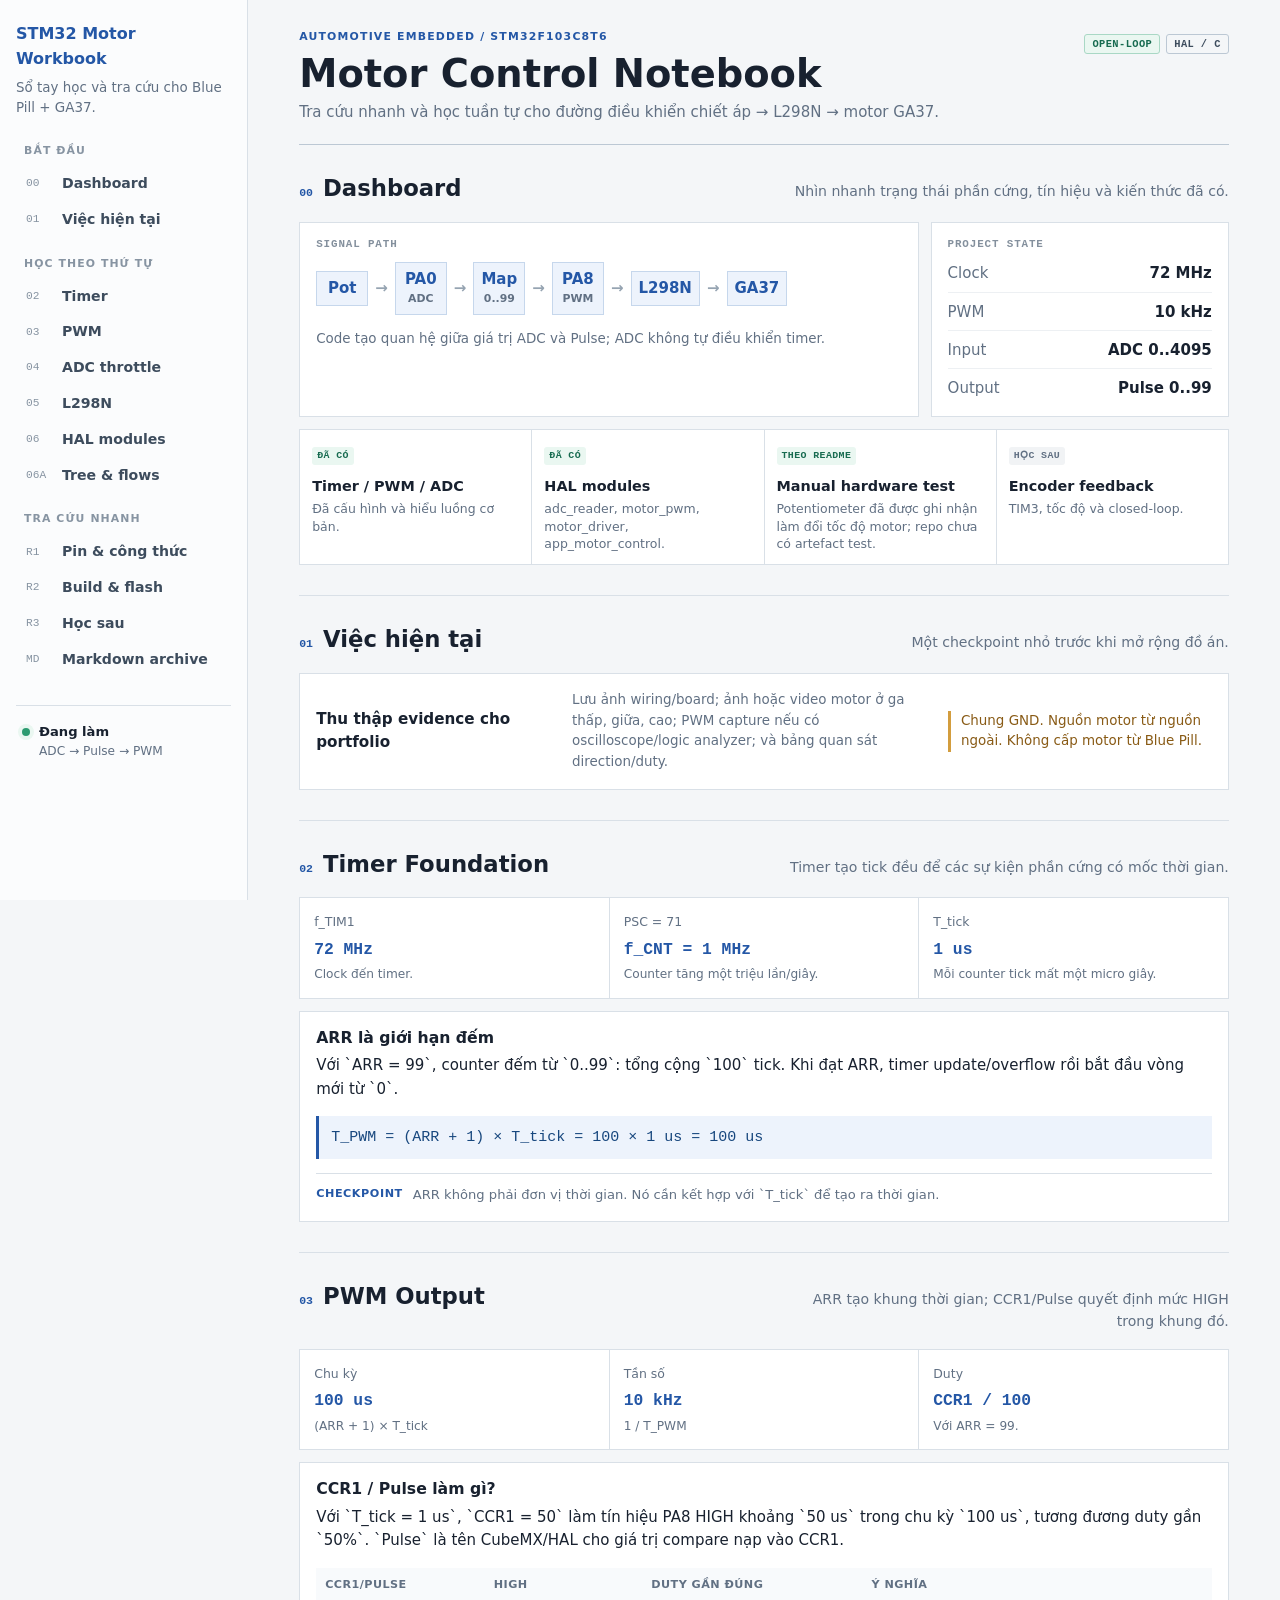
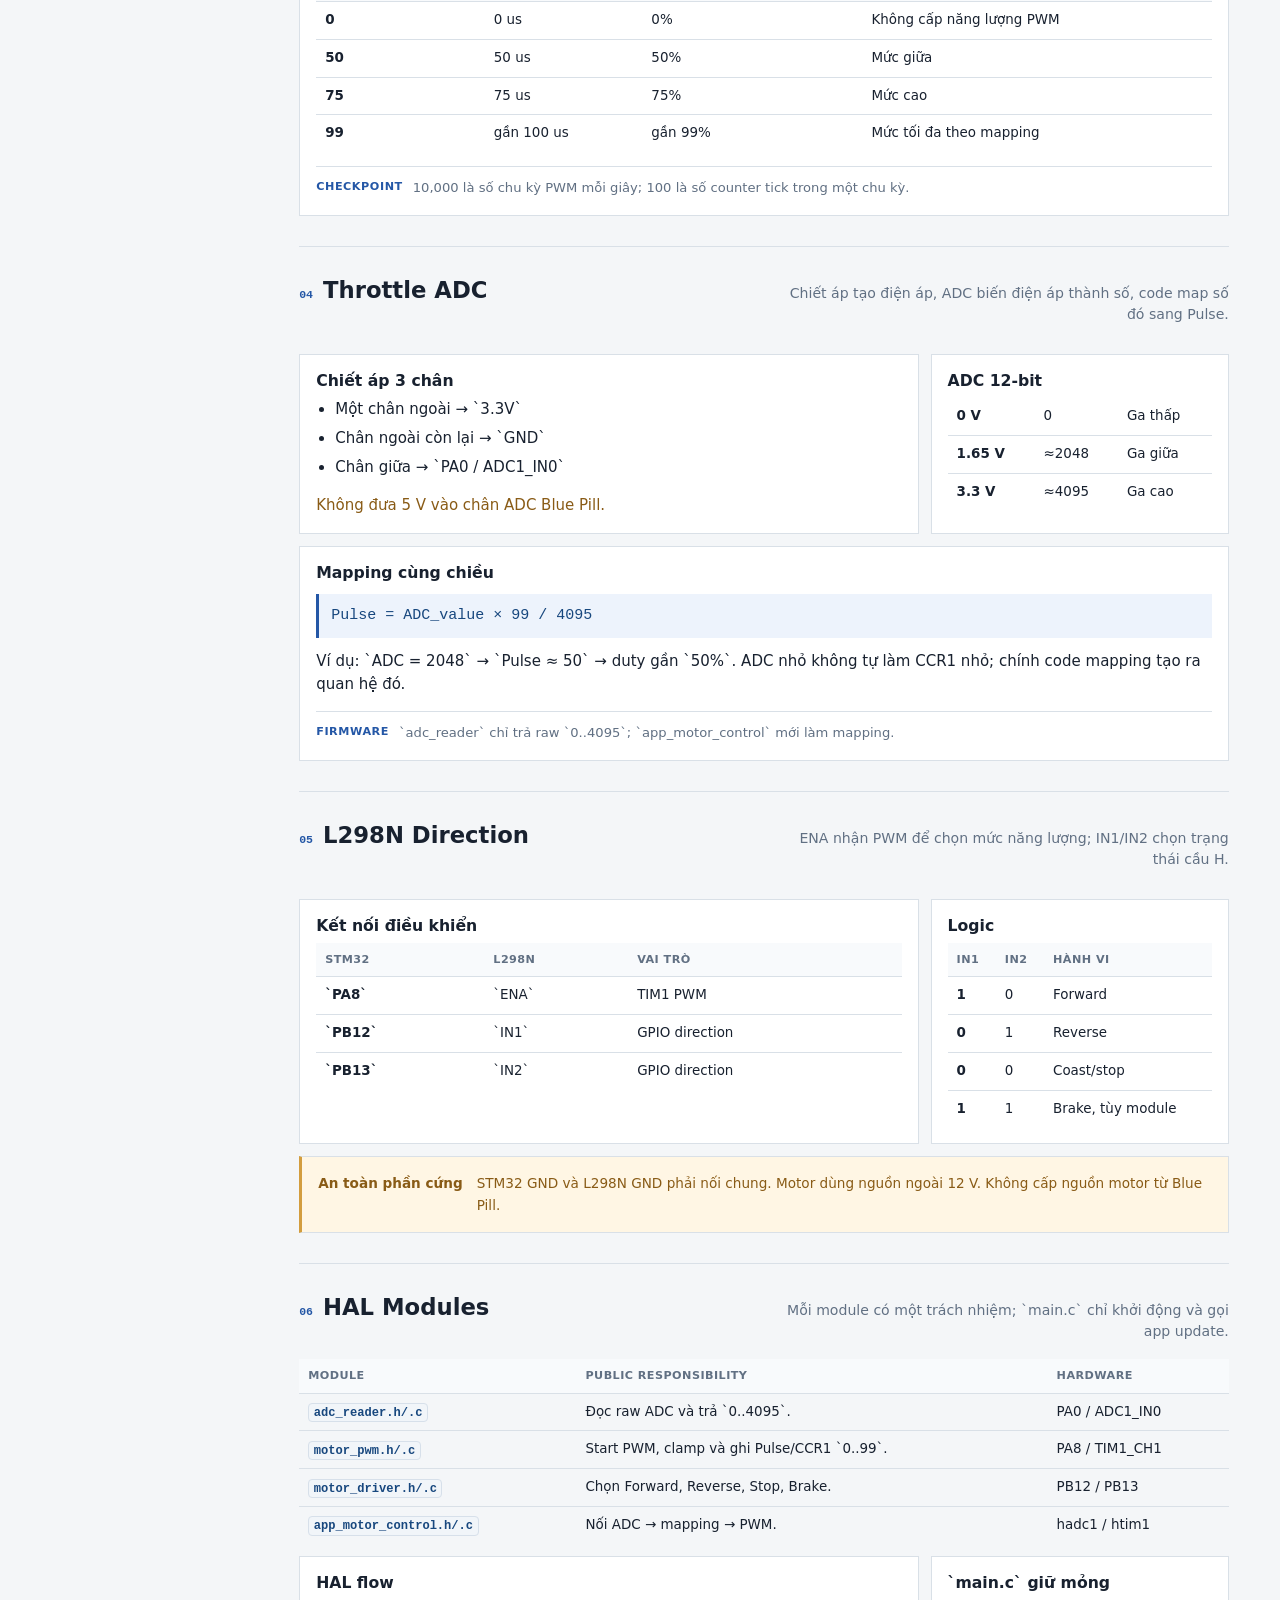
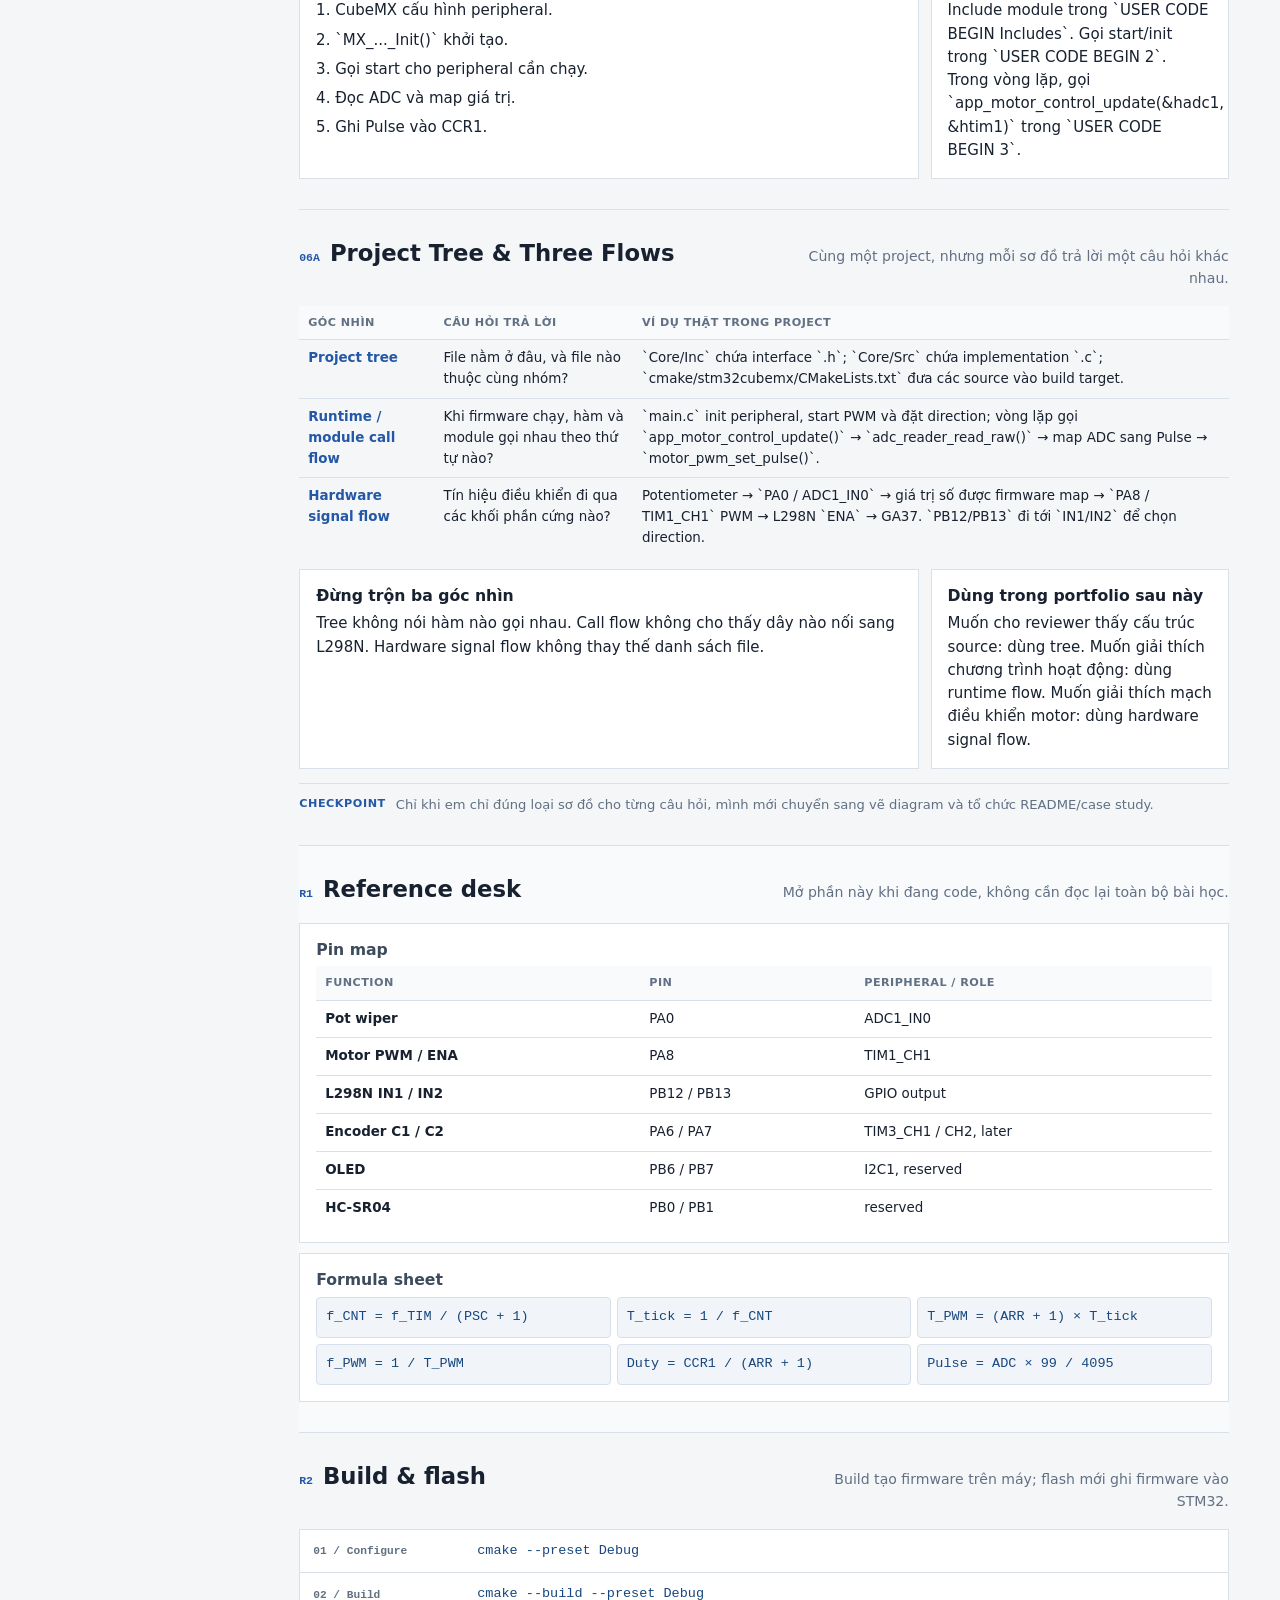
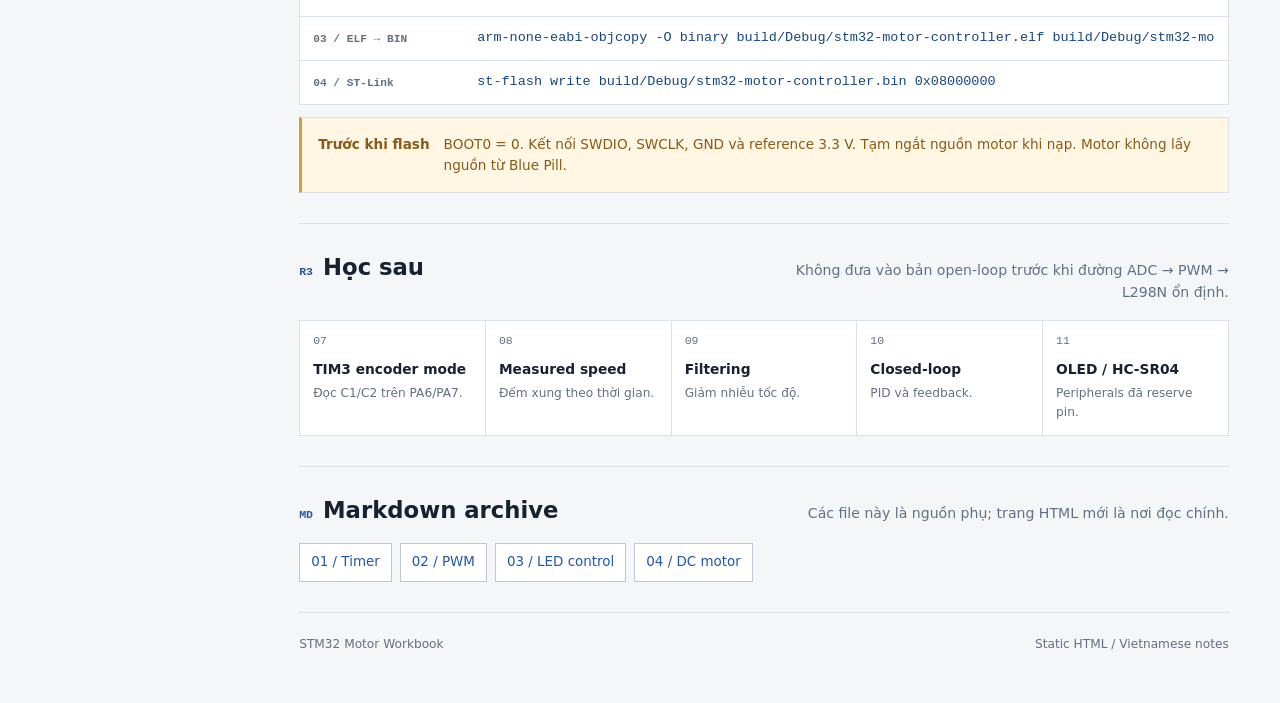
==== commit e1700b79: "docs: add portfolio evidence and flow lesson" ====
--- a/stm32-motor-notes/index.html
+++ b/stm32-motor-notes/index.html
@@ -24,6 +24,7 @@
         <a href="#adc"><span>04</span><b>ADC throttle</b></a>
         <a href="#l298n"><span>05</span><b>L298N</b></a>
         <a href="#firmware-modules"><span>06</span><b>HAL modules</b></a>
+        <a href="#project-views"><span>06A</span><b>Tree & flows</b></a>
 
         <p class="toc-label">Tra cứu nhanh</p>
         <a href="#reference"><span>R1</span><b>Pin & công thức</b></a>
@@ -82,7 +83,7 @@
         <div class="quick-grid">
           <article><span class="state state-done">ĐÃ CÓ</span><strong>Timer / PWM / ADC</strong><small>Đã cấu hình và hiểu luồng cơ bản.</small></article>
           <article><span class="state state-done">ĐÃ CÓ</span><strong>HAL modules</strong><small>adc_reader, motor_pwm, motor_driver, app_motor_control.</small></article>
-          <article><span class="state state-now">ĐANG LÀM</span><strong>Test motor</strong><small>Build, flash, direction và duty thấp.</small></article>
+          <article><span class="state state-done">THEO README</span><strong>Manual hardware test</strong><small>Potentiometer đã được ghi nhận làm đổi tốc độ motor; repo chưa có artefact test.</small></article>
           <article><span class="state state-later">HỌC SAU</span><strong>Encoder feedback</strong><small>TIM3, tốc độ và closed-loop.</small></article>
         </div>
       </section>
@@ -93,8 +94,8 @@
           <p>Một checkpoint nhỏ trước khi mở rộng đồ án.</p>
         </div>
         <div class="task-strip">
-          <strong>Test open-loop an toàn</strong>
-          <span>Chọn `MOTOR_DRIVER_FORWARD` → đặt chiết áp nhỏ nhất → build/flash → tăng duty từ từ.</span>
+          <strong>Thu thập evidence cho portfolio</strong>
+          <span>Lưu ảnh wiring/board; ảnh hoặc video motor ở ga thấp, giữa, cao; PWM capture nếu có oscilloscope/logic analyzer; và bảng quan sát direction/duty.</span>
           <span class="task-rule">Chung GND. Nguồn motor từ nguồn ngoài. Không cấp motor từ Blue Pill.</span>
         </div>
       </section>
@@ -158,6 +159,17 @@
         <div class="two-column"><div class="lesson-block"><h3>HAL flow</h3><ol class="clean-list"><li>CubeMX cấu hình peripheral.</li><li>`MX_..._Init()` khởi tạo.</li><li>Gọi start cho peripheral cần chạy.</li><li>Đọc ADC và map giá trị.</li><li>Ghi Pulse vào CCR1.</li></ol></div><div class="lesson-block"><h3>`main.c` giữ mỏng</h3><p>Include module trong `USER CODE BEGIN Includes`. Gọi start/init trong `USER CODE BEGIN 2`. Trong vòng lặp, gọi `app_motor_control_update(&hadc1, &htim1)` trong `USER CODE BEGIN 3`.</p></div></div>
       </section>
 
+      <section class="section" id="project-views">
+        <div class="section-heading"><div><span class="section-index">06A</span><h2>Project Tree &amp; Three Flows</h2></div><p>Cùng một project, nhưng mỗi sơ đồ trả lời một câu hỏi khác nhau.</p></div>
+        <table class="data-table module-table"><thead><tr><th>Góc nhìn</th><th>Câu hỏi trả lời</th><th>Ví dụ thật trong project</th></tr></thead><tbody>
+          <tr><td><strong>Project tree</strong></td><td>File nằm ở đâu, và file nào thuộc cùng nhóm?</td><td>`Core/Inc` chứa interface `.h`; `Core/Src` chứa implementation `.c`; `cmake/stm32cubemx/CMakeLists.txt` đưa các source vào build target.</td></tr>
+          <tr><td><strong>Runtime / module call flow</strong></td><td>Khi firmware chạy, hàm và module gọi nhau theo thứ tự nào?</td><td>`main.c` init peripheral, start PWM và đặt direction; vòng lặp gọi `app_motor_control_update()` → `adc_reader_read_raw()` → map ADC sang Pulse → `motor_pwm_set_pulse()`.</td></tr>
+          <tr><td><strong>Hardware signal flow</strong></td><td>Tín hiệu điều khiển đi qua các khối phần cứng nào?</td><td>Potentiometer → `PA0 / ADC1_IN0` → giá trị số được firmware map → `PA8 / TIM1_CH1` PWM → L298N `ENA` → GA37. `PB12/PB13` đi tới `IN1/IN2` để chọn direction.</td></tr>
+        </tbody></table>
+        <div class="two-column"><div class="lesson-block"><h3>Đừng trộn ba góc nhìn</h3><p>Tree không nói hàm nào gọi nhau. Call flow không cho thấy dây nào nối sang L298N. Hardware signal flow không thay thế danh sách file.</p></div><div class="lesson-block"><h3>Dùng trong portfolio sau này</h3><p>Muốn cho reviewer thấy cấu trúc source: dùng tree. Muốn giải thích chương trình hoạt động: dùng runtime flow. Muốn giải thích mạch điều khiển motor: dùng hardware signal flow.</p></div></div>
+        <div class="checkpoint"><b>Checkpoint</b><span>Chỉ khi em chỉ đúng loại sơ đồ cho từng câu hỏi, mình mới chuyển sang vẽ diagram và tổ chức README/case study.</span></div>
+      </section>
+
       <section class="section reference-section" id="reference">
         <div class="section-heading"><div><span class="section-index">R1</span><h2>Reference desk</h2></div><p>Mở phần này khi đang code, không cần đọc lại toàn bộ bài học.</p></div>
         <div class="reference-block" id="pin-map"><h3>Pin map</h3><table class="data-table"><thead><tr><th>Function</th><th>Pin</th><th>Peripheral / role</th></tr></thead><tbody><tr><td>Pot wiper</td><td>PA0</td><td>ADC1_IN0</td></tr><tr><td>Motor PWM / ENA</td><td>PA8</td><td>TIM1_CH1</td></tr><tr><td>L298N IN1 / IN2</td><td>PB12 / PB13</td><td>GPIO output</td></tr><tr><td>Encoder C1 / C2</td><td>PA6 / PA7</td><td>TIM3_CH1 / CH2, later</td></tr><tr><td>OLED</td><td>PB6 / PB7</td><td>I2C1, reserved</td></tr><tr><td>HC-SR04</td><td>PB0 / PB1</td><td>reserved</td></tr></tbody></table></div>
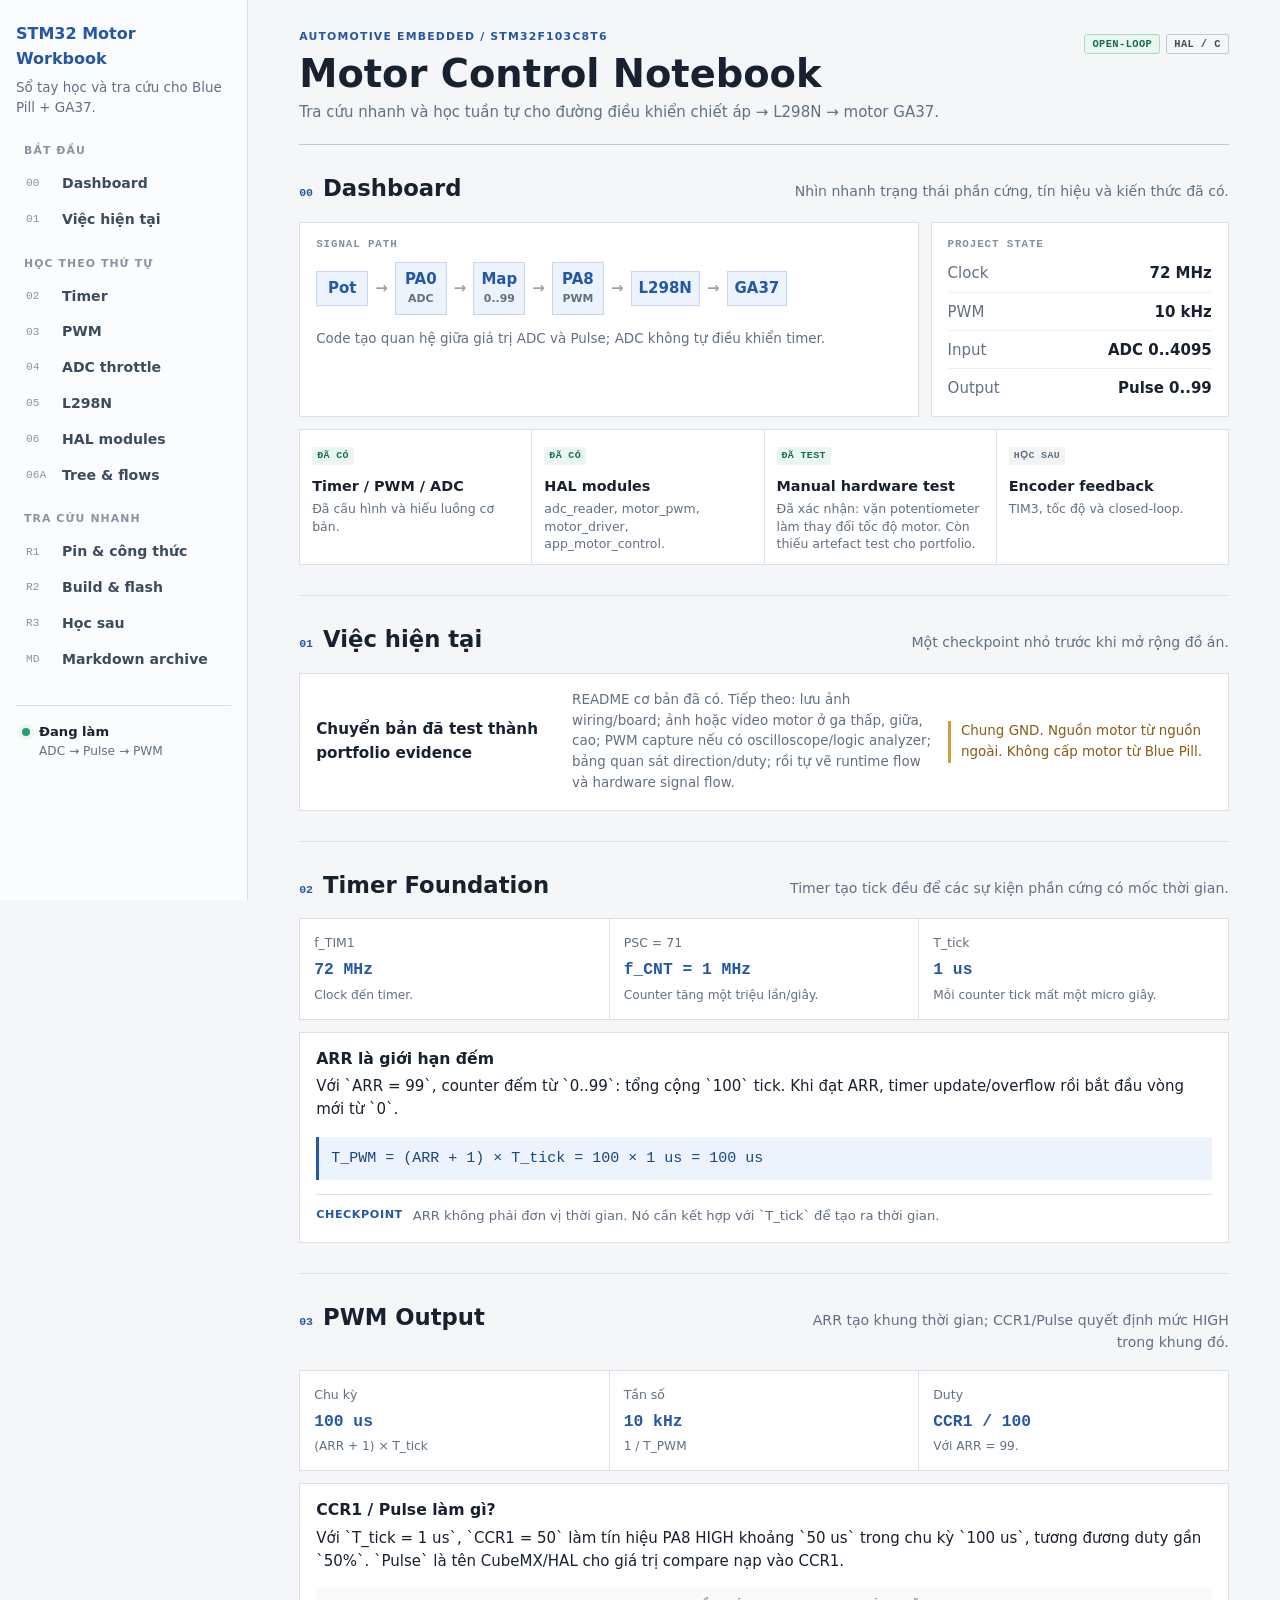
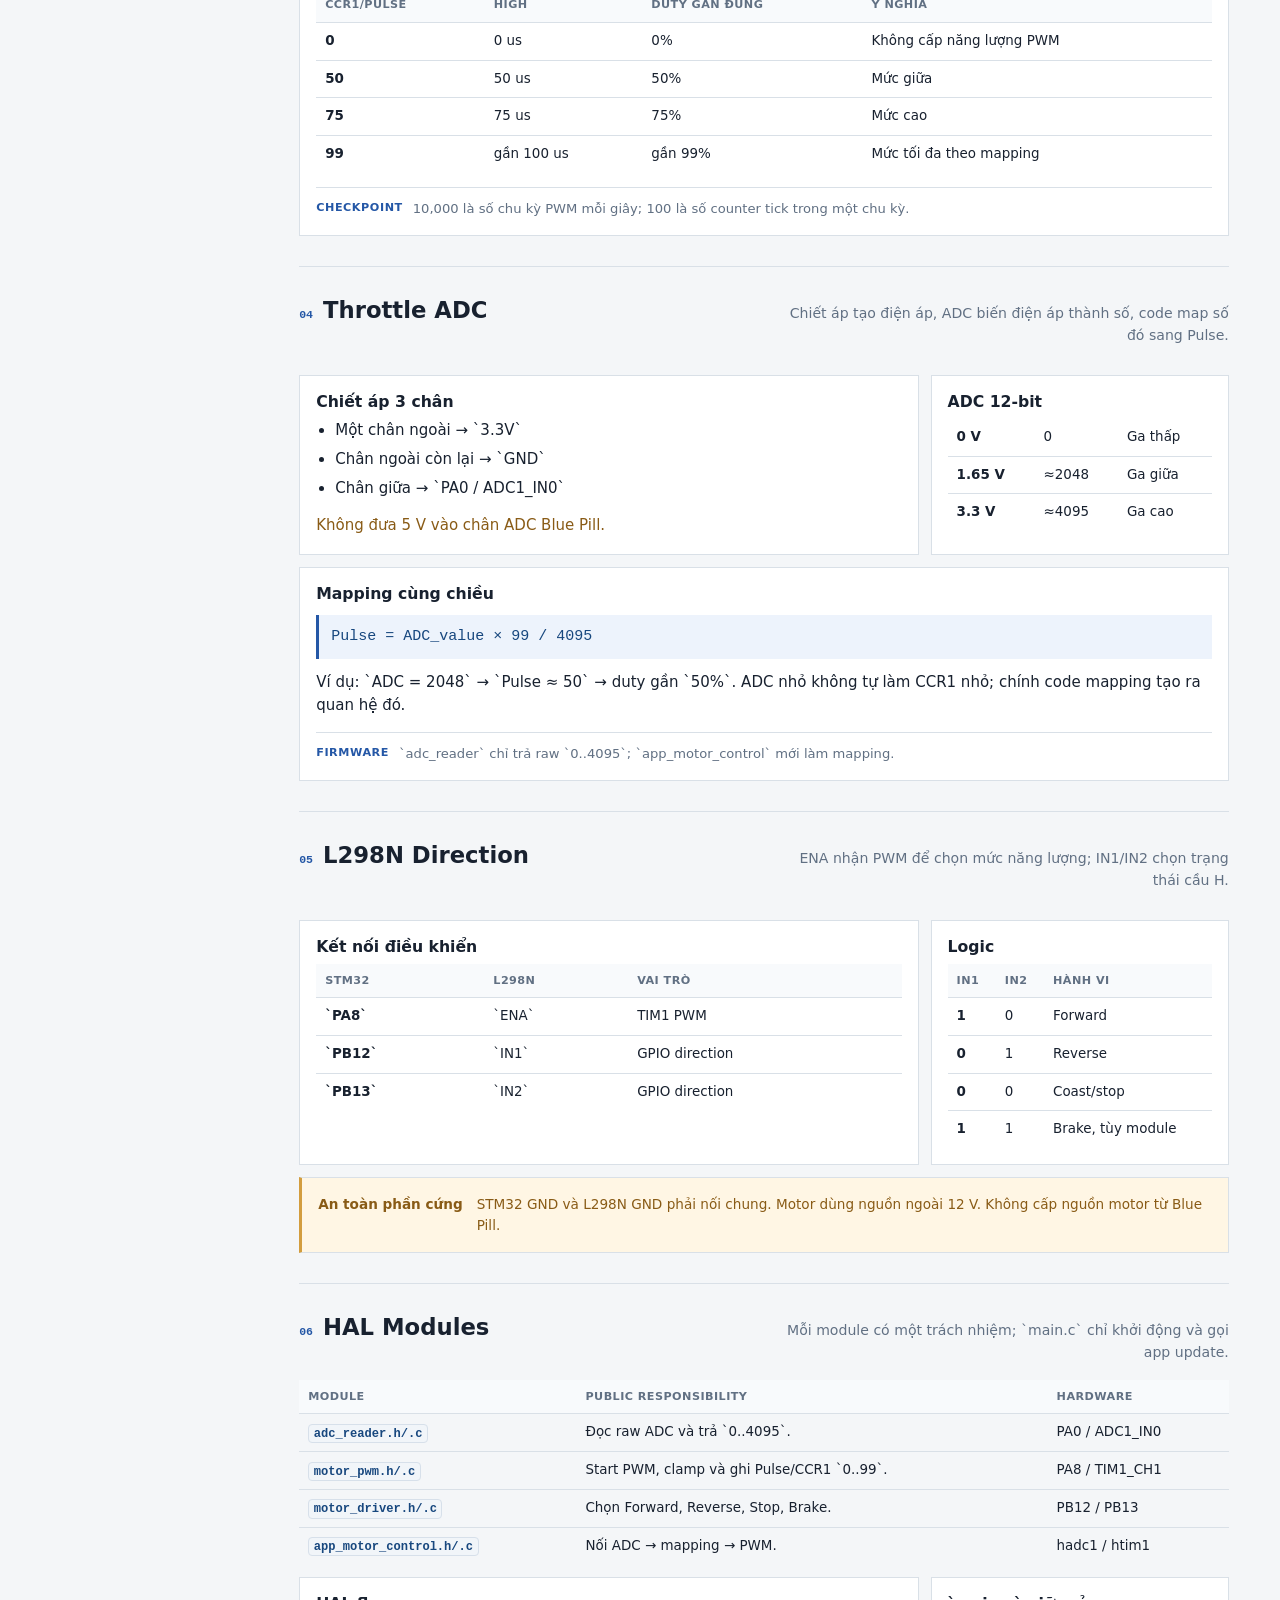
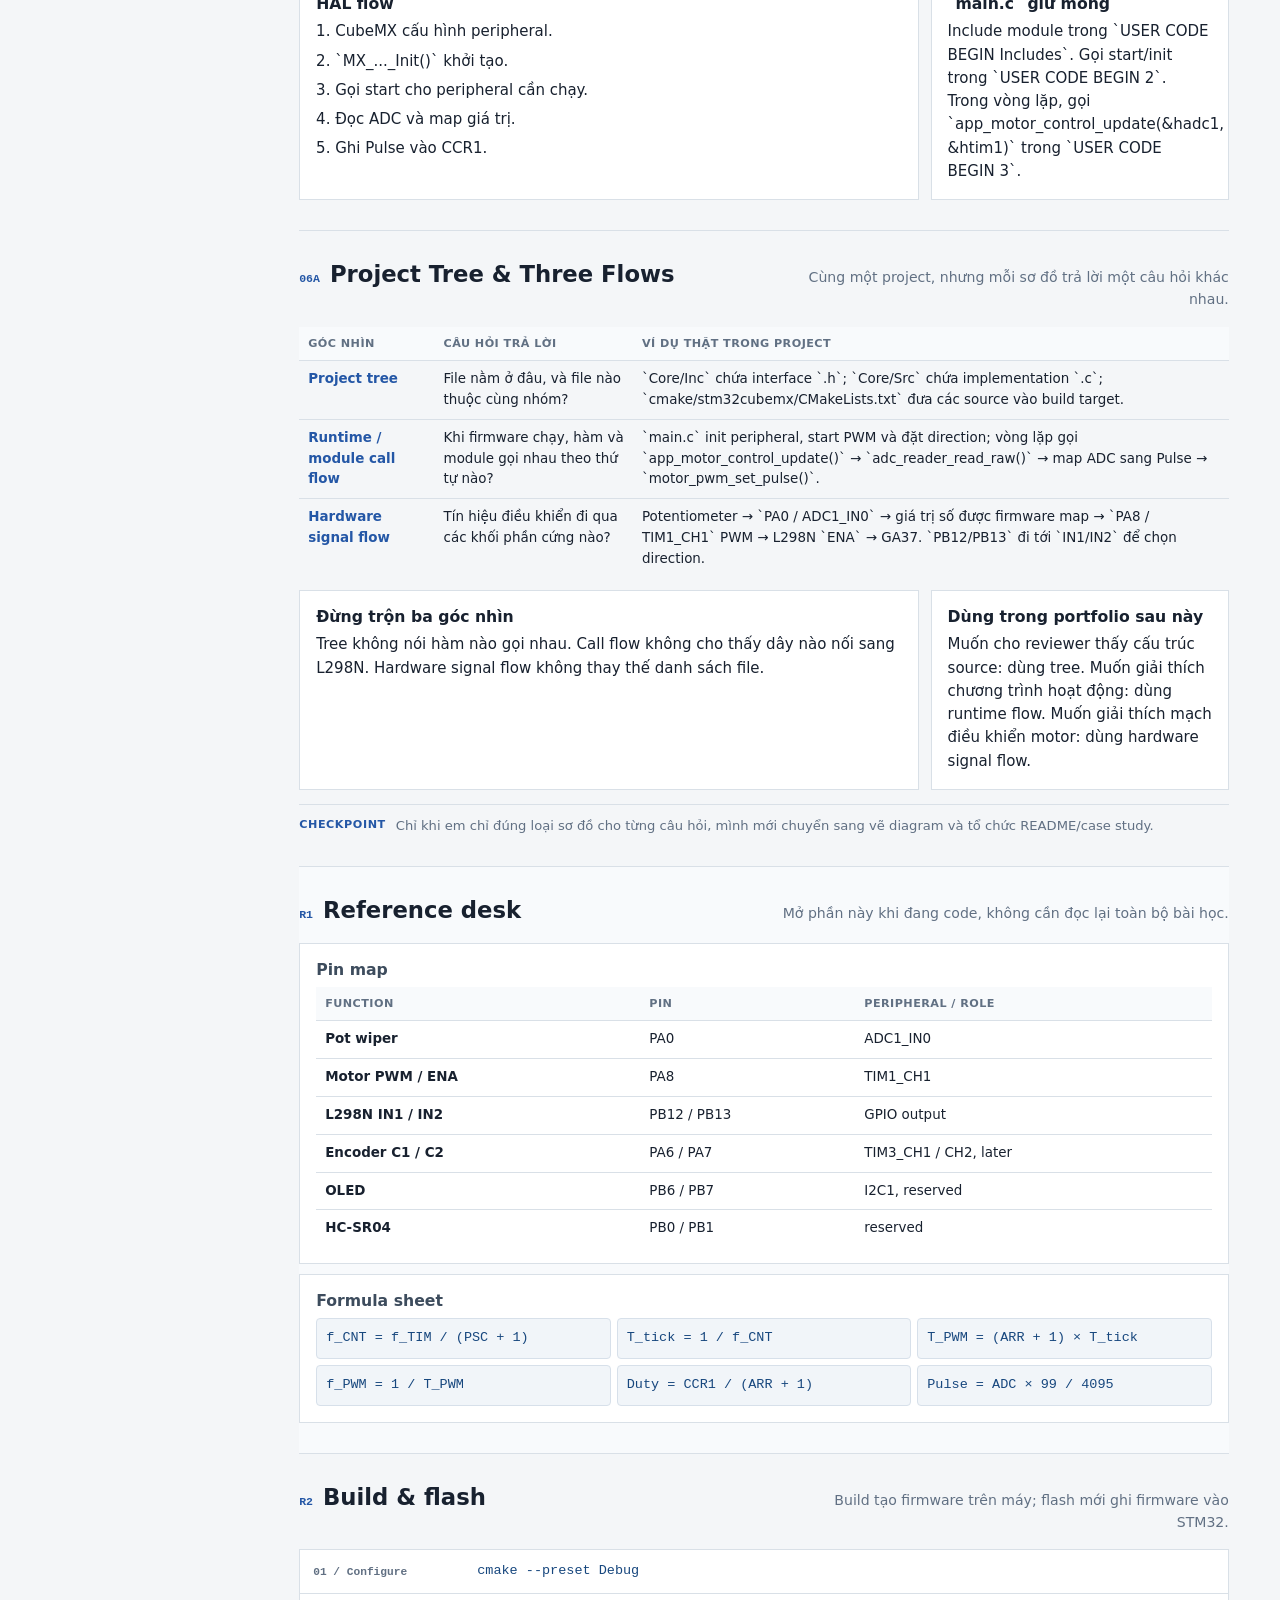
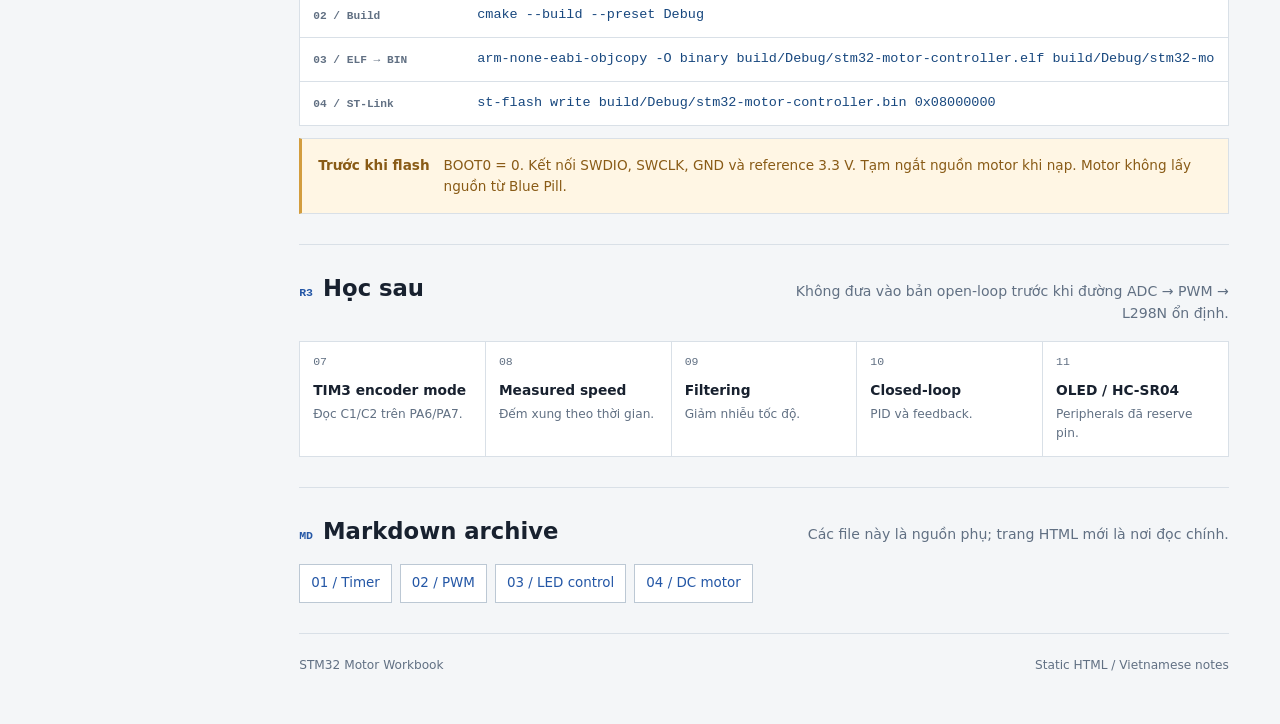
==== commit 97aeebcc: "docs: record tested open-loop project status" ====
--- a/stm32-motor-notes/index.html
+++ b/stm32-motor-notes/index.html
@@ -83,7 +83,7 @@
         <div class="quick-grid">
           <article><span class="state state-done">ĐÃ CÓ</span><strong>Timer / PWM / ADC</strong><small>Đã cấu hình và hiểu luồng cơ bản.</small></article>
           <article><span class="state state-done">ĐÃ CÓ</span><strong>HAL modules</strong><small>adc_reader, motor_pwm, motor_driver, app_motor_control.</small></article>
-          <article><span class="state state-done">THEO README</span><strong>Manual hardware test</strong><small>Potentiometer đã được ghi nhận làm đổi tốc độ motor; repo chưa có artefact test.</small></article>
+          <article><span class="state state-done">ĐÃ TEST</span><strong>Manual hardware test</strong><small>Đã xác nhận: vặn potentiometer làm thay đổi tốc độ motor. Còn thiếu artefact test cho portfolio.</small></article>
           <article><span class="state state-later">HỌC SAU</span><strong>Encoder feedback</strong><small>TIM3, tốc độ và closed-loop.</small></article>
         </div>
       </section>
@@ -94,8 +94,8 @@
           <p>Một checkpoint nhỏ trước khi mở rộng đồ án.</p>
         </div>
         <div class="task-strip">
-          <strong>Thu thập evidence cho portfolio</strong>
-          <span>Lưu ảnh wiring/board; ảnh hoặc video motor ở ga thấp, giữa, cao; PWM capture nếu có oscilloscope/logic analyzer; và bảng quan sát direction/duty.</span>
+          <strong>Chuyển bản đã test thành portfolio evidence</strong>
+          <span>README cơ bản đã có. Tiếp theo: lưu ảnh wiring/board; ảnh hoặc video motor ở ga thấp, giữa, cao; PWM capture nếu có oscilloscope/logic analyzer; bảng quan sát direction/duty; rồi tự vẽ runtime flow và hardware signal flow.</span>
           <span class="task-rule">Chung GND. Nguồn motor từ nguồn ngoài. Không cấp motor từ Blue Pill.</span>
         </div>
       </section>
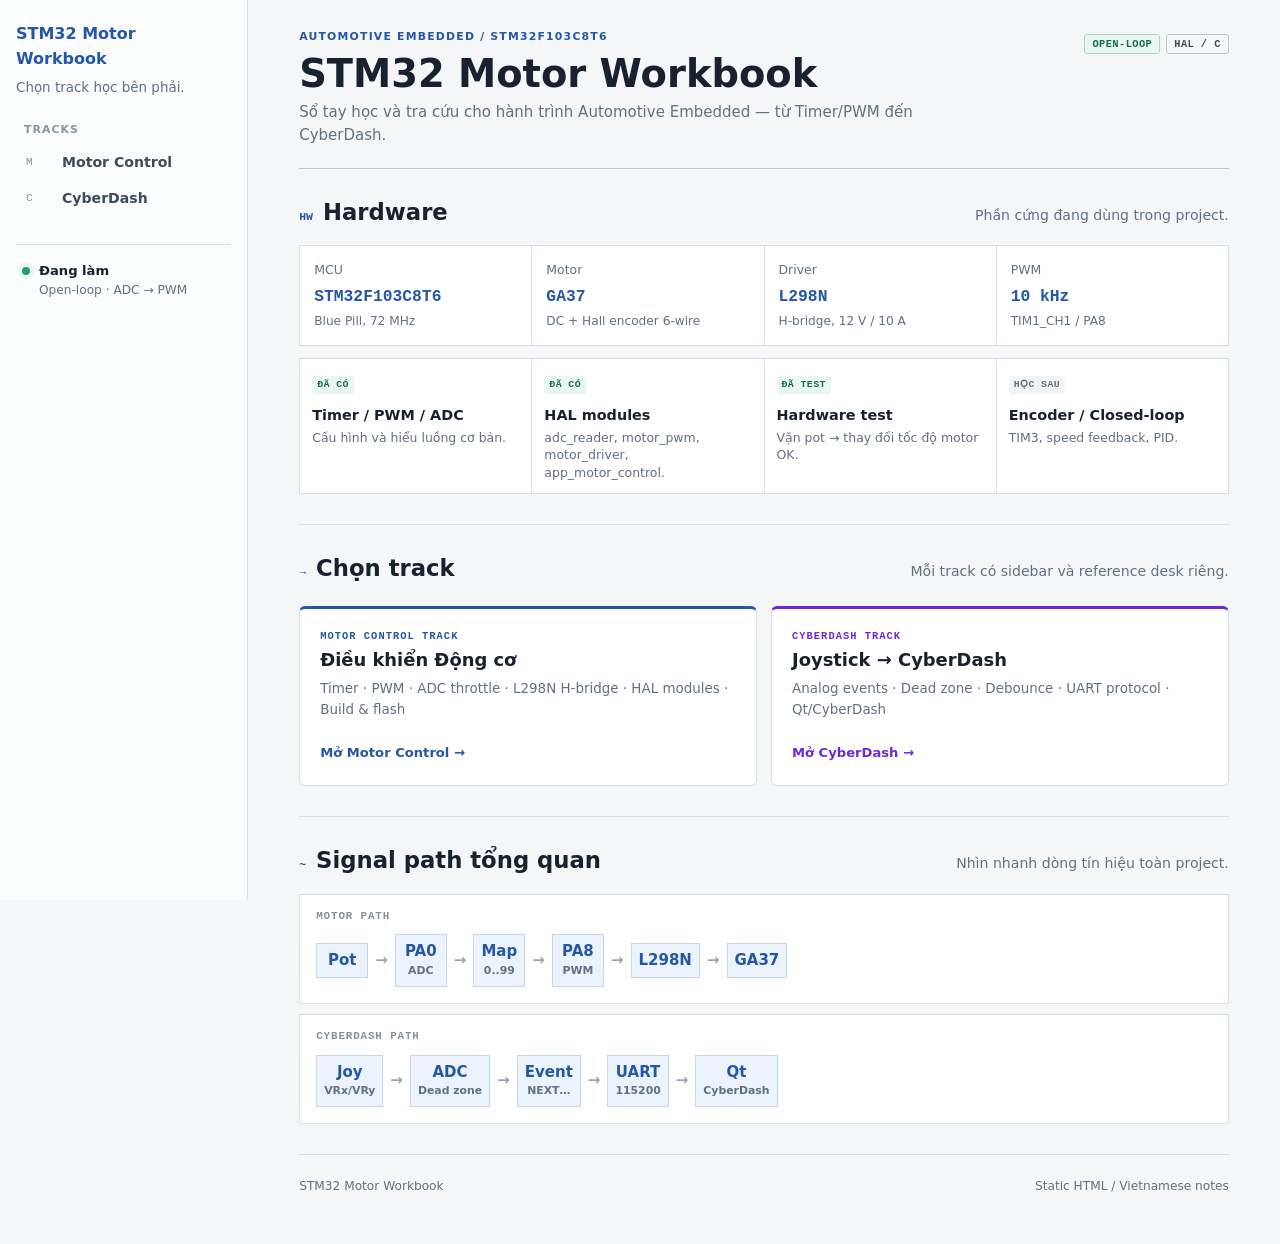
==== commit f3919dc7: "refactor: tách website thành 3 trang (index/motor/cyberdash) - index.html: trang chủ mới với hardwar" ====
--- a/stm32-motor-notes/index.html
+++ b/stm32-motor-notes/index.html
@@ -3,41 +3,27 @@
 <head>
   <meta charset="utf-8">
   <meta name="viewport" content="width=device-width, initial-scale=1">
-  <meta name="description" content="Sổ tay kỹ thuật STM32F103C8T6 cho project chiết áp, PWM, L298N và motor GA37.">
+  <meta name="description" content="STM32 Motor Workbook — Sổ tay học và tra cứu kỹ thuật Automotive Embedded cho Blue Pill, GA37 motor, L298N và CyberDash.">
   <title>STM32 Motor Workbook</title>
   <link rel="stylesheet" href="styles.css">
 </head>
 <body>
   <div class="app-shell">
-    <aside class="sidebar" aria-label="Mục lục notebook">
-      <a class="brand" href="#dashboard">STM32 Motor Workbook</a>
-      <p class="sidebar-copy">Sổ tay học và tra cứu cho Blue Pill + GA37.</p>
+    <aside class="sidebar" aria-label="Điều hướng">
+      <a class="brand" href="index.html">STM32 Motor Workbook</a>
+      <p class="sidebar-copy">Chọn track học bên phải.</p>
 
       <nav class="toc">
-        <p class="toc-label">Bắt đầu</p>
-        <a href="#dashboard"><span>00</span><b>Dashboard</b></a>
-        <a href="#current-task"><span>01</span><b>Việc hiện tại</b></a>
-
-        <p class="toc-label">Học theo thứ tự</p>
-        <a href="#timer"><span>02</span><b>Timer</b></a>
-        <a href="#pwm"><span>03</span><b>PWM</b></a>
-        <a href="#adc"><span>04</span><b>ADC throttle</b></a>
-        <a href="#l298n"><span>05</span><b>L298N</b></a>
-        <a href="#firmware-modules"><span>06</span><b>HAL modules</b></a>
-        <a href="#project-views"><span>06A</span><b>Tree & flows</b></a>
-
-        <p class="toc-label">Tra cứu nhanh</p>
-        <a href="#reference"><span>R1</span><b>Pin & công thức</b></a>
-        <a href="#build-flash"><span>R2</span><b>Build & flash</b></a>
-        <a href="#later"><span>R3</span><b>Học sau</b></a>
-        <a href="#archive"><span>MD</span><b>Markdown archive</b></a>
+        <p class="toc-label">Tracks</p>
+        <a href="motor.html"><span>M</span><b>Motor Control</b></a>
+        <a href="cyberdash.html"><span>C</span><b>CyberDash</b></a>
       </nav>
 
       <div class="sidebar-status">
         <span class="status-dot"></span>
         <div>
           <strong>Đang làm</strong>
-          <small>ADC → Pulse → PWM</small>
+          <small>Open-loop · ADC → PWM</small>
         </div>
       </div>
     </aside>
@@ -46,8 +32,8 @@
       <header class="topbar">
         <div>
           <p class="kicker">AUTOMOTIVE EMBEDDED / STM32F103C8T6</p>
-          <h1>Motor Control Notebook</h1>
-          <p class="lede">Tra cứu nhanh và học tuần tự cho đường điều khiển chiết áp → L298N → motor GA37.</p>
+          <h1>STM32 Motor Workbook</h1>
+          <p class="lede">Sổ tay học và tra cứu cho hành trình Automotive Embedded — từ Timer/PWM đến CyberDash.</p>
         </div>
         <div class="topbar-meta">
           <span class="tag tag-green">OPEN-LOOP</span>
@@ -55,141 +41,68 @@
         </div>
       </header>
 
+      <!-- Hardware dashboard -->
       <section class="section dashboard" id="dashboard">
         <div class="section-heading">
-          <div><span class="section-index">00</span><h2>Dashboard</h2></div>
-          <p>Nhìn nhanh trạng thái phần cứng, tín hiệu và kiến thức đã có.</p>
+          <div><span class="section-index">HW</span><h2>Hardware</h2></div>
+          <p>Phần cứng đang dùng trong project.</p>
+        </div>
+        <div class="reference-grid three" style="grid-template-columns:repeat(4,minmax(0,1fr))">
+          <div class="metric"><span>MCU</span><strong>STM32F103C8T6</strong><small>Blue Pill, 72 MHz</small></div>
+          <div class="metric"><span>Motor</span><strong>GA37</strong><small>DC + Hall encoder 6-wire</small></div>
+          <div class="metric"><span>Driver</span><strong>L298N</strong><small>H-bridge, 12 V / 10 A</small></div>
+          <div class="metric"><span>PWM</span><strong>10 kHz</strong><small>TIM1_CH1 / PA8</small></div>
         </div>
 
-        <div class="dashboard-grid">
-          <article class="signal-panel">
-            <div class="panel-label">SIGNAL PATH</div>
-            <div class="signal-flow" aria-label="Chiết áp đến motor">
-              <span>Pot</span><i>→</i><span>PA0<br><small>ADC</small></span><i>→</i><span>Map<br><small>0..99</small></span><i>→</i><span>PA8<br><small>PWM</small></span><i>→</i><span>L298N</span><i>→</i><span>GA37</span>
-            </div>
-            <p class="muted">Code tạo quan hệ giữa giá trị ADC và Pulse; ADC không tự điều khiển timer.</p>
-          </article>
-          <article class="status-panel">
-            <div class="panel-label">PROJECT STATE</div>
-            <dl class="compact-facts">
-              <div><dt>Clock</dt><dd>72 MHz</dd></div>
-              <div><dt>PWM</dt><dd>10 kHz</dd></div>
-              <div><dt>Input</dt><dd>ADC 0..4095</dd></div>
-              <div><dt>Output</dt><dd>Pulse 0..99</dd></div>
-            </dl>
-          </article>
-        </div>
-
-        <div class="quick-grid">
-          <article><span class="state state-done">ĐÃ CÓ</span><strong>Timer / PWM / ADC</strong><small>Đã cấu hình và hiểu luồng cơ bản.</small></article>
+        <!-- Project status -->
+        <div class="quick-grid" style="margin-top:12px">
+          <article><span class="state state-done">ĐÃ CÓ</span><strong>Timer / PWM / ADC</strong><small>Cấu hình và hiểu luồng cơ bản.</small></article>
           <article><span class="state state-done">ĐÃ CÓ</span><strong>HAL modules</strong><small>adc_reader, motor_pwm, motor_driver, app_motor_control.</small></article>
-          <article><span class="state state-done">ĐÃ TEST</span><strong>Manual hardware test</strong><small>Đã xác nhận: vặn potentiometer làm thay đổi tốc độ motor. Còn thiếu artefact test cho portfolio.</small></article>
-          <article><span class="state state-later">HỌC SAU</span><strong>Encoder feedback</strong><small>TIM3, tốc độ và closed-loop.</small></article>
+          <article><span class="state state-done">ĐÃ TEST</span><strong>Hardware test</strong><small>Vặn pot → thay đổi tốc độ motor OK.</small></article>
+          <article><span class="state state-later">HỌC SAU</span><strong>Encoder / Closed-loop</strong><small>TIM3, speed feedback, PID.</small></article>
         </div>
       </section>
 
-      <section class="section" id="current-task">
-        <div class="section-heading compact-heading">
-          <div><span class="section-index">01</span><h2>Việc hiện tại</h2></div>
-          <p>Một checkpoint nhỏ trước khi mở rộng đồ án.</p>
+      <!-- Track cards -->
+      <section class="section" id="tracks">
+        <div class="section-heading">
+          <div><span class="section-index">→</span><h2>Chọn track</h2></div>
+          <p>Mỗi track có sidebar và reference desk riêng.</p>
         </div>
-        <div class="task-strip">
-          <strong>Chuyển bản đã test thành portfolio evidence</strong>
-          <span>README cơ bản đã có. Tiếp theo: lưu ảnh wiring/board; ảnh hoặc video motor ở ga thấp, giữa, cao; PWM capture nếu có oscilloscope/logic analyzer; bảng quan sát direction/duty; rồi tự vẽ runtime flow và hardware signal flow.</span>
-          <span class="task-rule">Chung GND. Nguồn motor từ nguồn ngoài. Không cấp motor từ Blue Pill.</span>
+        <div class="track-cards">
+          <a class="track-card motor" href="motor.html">
+            <span class="track-label">Motor Control Track</span>
+            <h3>Điều khiển Động cơ</h3>
+            <p>Timer · PWM · ADC throttle · L298N H-bridge · HAL modules · Build &amp; flash</p>
+            <span class="track-arrow">Mở Motor Control →</span>
+          </a>
+          <a class="track-card cyberdash" href="cyberdash.html">
+            <span class="track-label">CyberDash Track</span>
+            <h3>Joystick → CyberDash</h3>
+            <p>Analog events · Dead zone · Debounce · UART protocol · Qt/CyberDash</p>
+            <span class="track-arrow">Mở CyberDash →</span>
+          </a>
         </div>
       </section>
 
-      <section class="section" id="timer">
-        <div class="section-heading"><div><span class="section-index">02</span><h2>Timer Foundation</h2></div><p>Timer tạo tick đều để các sự kiện phần cứng có mốc thời gian.</p></div>
-        <div class="reference-grid three">
-          <div class="metric"><span>f_TIM1</span><strong>72 MHz</strong><small>Clock đến timer.</small></div>
-          <div class="metric"><span>PSC = 71</span><strong>f_CNT = 1 MHz</strong><small>Counter tăng một triệu lần/giây.</small></div>
-          <div class="metric"><span>T_tick</span><strong>1 us</strong><small>Mỗi counter tick mất một micro giây.</small></div>
+      <!-- Quick-ref signal path -->
+      <section class="section" id="signal">
+        <div class="section-heading">
+          <div><span class="section-index">~</span><h2>Signal path tổng quan</h2></div>
+          <p>Nhìn nhanh dòng tín hiệu toàn project.</p>
         </div>
-        <div class="lesson-block">
-          <h3>ARR là giới hạn đếm</h3>
-          <p>Với `ARR = 99`, counter đếm từ `0..99`: tổng cộng `100` tick. Khi đạt ARR, timer update/overflow rồi bắt đầu vòng mới từ `0`.</p>
-          <div class="equation">T_PWM = (ARR + 1) × T_tick = 100 × 1 us = 100 us</div>
-          <div class="checkpoint"><b>Checkpoint</b><span>ARR không phải đơn vị thời gian. Nó cần kết hợp với `T_tick` để tạo ra thời gian.</span></div>
-        </div>
-      </section>
-
-      <section class="section" id="pwm">
-        <div class="section-heading"><div><span class="section-index">03</span><h2>PWM Output</h2></div><p>ARR tạo khung thời gian; CCR1/Pulse quyết định mức HIGH trong khung đó.</p></div>
-        <div class="reference-grid three">
-          <div class="metric"><span>Chu kỳ</span><strong>100 us</strong><small>(ARR + 1) × T_tick</small></div>
-          <div class="metric"><span>Tần số</span><strong>10 kHz</strong><small>1 / T_PWM</small></div>
-          <div class="metric"><span>Duty</span><strong>CCR1 / 100</strong><small>Với ARR = 99.</small></div>
-        </div>
-        <div class="lesson-block">
-          <h3>CCR1 / Pulse làm gì?</h3>
-          <p>Với `T_tick = 1 us`, `CCR1 = 50` làm tín hiệu PA8 HIGH khoảng `50 us` trong chu kỳ `100 us`, tương đương duty gần `50%`. `Pulse` là tên CubeMX/HAL cho giá trị compare nạp vào CCR1.</p>
-          <table class="data-table"><thead><tr><th>CCR1/Pulse</th><th>HIGH</th><th>Duty gần đúng</th><th>Ý nghĩa</th></tr></thead><tbody>
-            <tr><td>0</td><td>0 us</td><td>0%</td><td>Không cấp năng lượng PWM</td></tr>
-            <tr><td>50</td><td>50 us</td><td>50%</td><td>Mức giữa</td></tr>
-            <tr><td>75</td><td>75 us</td><td>75%</td><td>Mức cao</td></tr>
-            <tr><td>99</td><td>gần 100 us</td><td>gần 99%</td><td>Mức tối đa theo mapping</td></tr>
-          </tbody></table>
-          <div class="checkpoint"><b>Checkpoint</b><span>10,000 là số chu kỳ PWM mỗi giây; 100 là số counter tick trong một chu kỳ.</span></div>
-        </div>
-      </section>
-
-      <section class="section" id="adc">
-        <div class="section-heading"><div><span class="section-index">04</span><h2>Throttle ADC</h2></div><p>Chiết áp tạo điện áp, ADC biến điện áp thành số, code map số đó sang Pulse.</p></div>
-        <div class="two-column">
-          <div class="lesson-block"><h3>Chiết áp 3 chân</h3><ul class="clean-list"><li>Một chân ngoài → `3.3V`</li><li>Chân ngoài còn lại → `GND`</li><li>Chân giữa → `PA0 / ADC1_IN0`</li></ul><p class="warning-text">Không đưa 5 V vào chân ADC Blue Pill.</p></div>
-          <div class="lesson-block"><h3>ADC 12-bit</h3><table class="data-table"><tbody><tr><td>0 V</td><td>0</td><td>Ga thấp</td></tr><tr><td>1.65 V</td><td>≈2048</td><td>Ga giữa</td></tr><tr><td>3.3 V</td><td>≈4095</td><td>Ga cao</td></tr></tbody></table></div>
-        </div>
-        <div class="lesson-block"><h3>Mapping cùng chiều</h3><div class="equation">Pulse = ADC_value × 99 / 4095</div><p>Ví dụ: `ADC = 2048` → `Pulse ≈ 50` → duty gần `50%`. ADC nhỏ không tự làm CCR1 nhỏ; chính code mapping tạo ra quan hệ đó.</p><div class="checkpoint"><b>Firmware</b><span>`adc_reader` chỉ trả raw `0..4095`; `app_motor_control` mới làm mapping.</span></div></div>
-      </section>
-
-      <section class="section" id="l298n">
-        <div class="section-heading"><div><span class="section-index">05</span><h2>L298N Direction</h2></div><p>ENA nhận PWM để chọn mức năng lượng; IN1/IN2 chọn trạng thái cầu H.</p></div>
-        <div class="two-column">
-          <div class="lesson-block"><h3>Kết nối điều khiển</h3><table class="data-table"><thead><tr><th>STM32</th><th>L298N</th><th>Vai trò</th></tr></thead><tbody><tr><td>`PA8`</td><td>`ENA`</td><td>TIM1 PWM</td></tr><tr><td>`PB12`</td><td>`IN1`</td><td>GPIO direction</td></tr><tr><td>`PB13`</td><td>`IN2`</td><td>GPIO direction</td></tr></tbody></table></div>
-          <div class="lesson-block"><h3>Logic</h3><table class="data-table"><thead><tr><th>IN1</th><th>IN2</th><th>Hành vi</th></tr></thead><tbody><tr><td>1</td><td>0</td><td>Forward</td></tr><tr><td>0</td><td>1</td><td>Reverse</td></tr><tr><td>0</td><td>0</td><td>Coast/stop</td></tr><tr><td>1</td><td>1</td><td>Brake, tùy module</td></tr></tbody></table></div>
-        </div>
-        <div class="callout warning"><b>An toàn phần cứng</b><span>STM32 GND và L298N GND phải nối chung. Motor dùng nguồn ngoài 12 V. Không cấp nguồn motor từ Blue Pill.</span></div>
-      </section>
-
-      <section class="section" id="firmware-modules">
-        <div class="section-heading"><div><span class="section-index">06</span><h2>HAL Modules</h2></div><p>Mỗi module có một trách nhiệm; `main.c` chỉ khởi động và gọi app update.</p></div>
-        <table class="data-table module-table"><thead><tr><th>Module</th><th>Public responsibility</th><th>Hardware</th></tr></thead><tbody><tr><td><code>adc_reader.h/.c</code></td><td>Đọc raw ADC và trả `0..4095`.</td><td>PA0 / ADC1_IN0</td></tr><tr><td><code>motor_pwm.h/.c</code></td><td>Start PWM, clamp và ghi Pulse/CCR1 `0..99`.</td><td>PA8 / TIM1_CH1</td></tr><tr><td><code>motor_driver.h/.c</code></td><td>Chọn Forward, Reverse, Stop, Brake.</td><td>PB12 / PB13</td></tr><tr><td><code>app_motor_control.h/.c</code></td><td>Nối ADC → mapping → PWM.</td><td>hadc1 / htim1</td></tr></tbody></table>
-        <div class="two-column"><div class="lesson-block"><h3>HAL flow</h3><ol class="clean-list"><li>CubeMX cấu hình peripheral.</li><li>`MX_..._Init()` khởi tạo.</li><li>Gọi start cho peripheral cần chạy.</li><li>Đọc ADC và map giá trị.</li><li>Ghi Pulse vào CCR1.</li></ol></div><div class="lesson-block"><h3>`main.c` giữ mỏng</h3><p>Include module trong `USER CODE BEGIN Includes`. Gọi start/init trong `USER CODE BEGIN 2`. Trong vòng lặp, gọi `app_motor_control_update(&hadc1, &htim1)` trong `USER CODE BEGIN 3`.</p></div></div>
-      </section>
-
-      <section class="section" id="project-views">
-        <div class="section-heading"><div><span class="section-index">06A</span><h2>Project Tree &amp; Three Flows</h2></div><p>Cùng một project, nhưng mỗi sơ đồ trả lời một câu hỏi khác nhau.</p></div>
-        <table class="data-table module-table"><thead><tr><th>Góc nhìn</th><th>Câu hỏi trả lời</th><th>Ví dụ thật trong project</th></tr></thead><tbody>
-          <tr><td><strong>Project tree</strong></td><td>File nằm ở đâu, và file nào thuộc cùng nhóm?</td><td>`Core/Inc` chứa interface `.h`; `Core/Src` chứa implementation `.c`; `cmake/stm32cubemx/CMakeLists.txt` đưa các source vào build target.</td></tr>
-          <tr><td><strong>Runtime / module call flow</strong></td><td>Khi firmware chạy, hàm và module gọi nhau theo thứ tự nào?</td><td>`main.c` init peripheral, start PWM và đặt direction; vòng lặp gọi `app_motor_control_update()` → `adc_reader_read_raw()` → map ADC sang Pulse → `motor_pwm_set_pulse()`.</td></tr>
-          <tr><td><strong>Hardware signal flow</strong></td><td>Tín hiệu điều khiển đi qua các khối phần cứng nào?</td><td>Potentiometer → `PA0 / ADC1_IN0` → giá trị số được firmware map → `PA8 / TIM1_CH1` PWM → L298N `ENA` → GA37. `PB12/PB13` đi tới `IN1/IN2` để chọn direction.</td></tr>
-        </tbody></table>
-        <div class="two-column"><div class="lesson-block"><h3>Đừng trộn ba góc nhìn</h3><p>Tree không nói hàm nào gọi nhau. Call flow không cho thấy dây nào nối sang L298N. Hardware signal flow không thay thế danh sách file.</p></div><div class="lesson-block"><h3>Dùng trong portfolio sau này</h3><p>Muốn cho reviewer thấy cấu trúc source: dùng tree. Muốn giải thích chương trình hoạt động: dùng runtime flow. Muốn giải thích mạch điều khiển motor: dùng hardware signal flow.</p></div></div>
-        <div class="checkpoint"><b>Checkpoint</b><span>Chỉ khi em chỉ đúng loại sơ đồ cho từng câu hỏi, mình mới chuyển sang vẽ diagram và tổ chức README/case study.</span></div>
-      </section>
-
-      <section class="section reference-section" id="reference">
-        <div class="section-heading"><div><span class="section-index">R1</span><h2>Reference desk</h2></div><p>Mở phần này khi đang code, không cần đọc lại toàn bộ bài học.</p></div>
-        <div class="reference-block" id="pin-map"><h3>Pin map</h3><table class="data-table"><thead><tr><th>Function</th><th>Pin</th><th>Peripheral / role</th></tr></thead><tbody><tr><td>Pot wiper</td><td>PA0</td><td>ADC1_IN0</td></tr><tr><td>Motor PWM / ENA</td><td>PA8</td><td>TIM1_CH1</td></tr><tr><td>L298N IN1 / IN2</td><td>PB12 / PB13</td><td>GPIO output</td></tr><tr><td>Encoder C1 / C2</td><td>PA6 / PA7</td><td>TIM3_CH1 / CH2, later</td></tr><tr><td>OLED</td><td>PB6 / PB7</td><td>I2C1, reserved</td></tr><tr><td>HC-SR04</td><td>PB0 / PB1</td><td>reserved</td></tr></tbody></table></div>
-        <div class="reference-block" id="formula-sheet"><h3>Formula sheet</h3><div class="formula-list"><code>f_CNT = f_TIM / (PSC + 1)</code><code>T_tick = 1 / f_CNT</code><code>T_PWM = (ARR + 1) × T_tick</code><code>f_PWM = 1 / T_PWM</code><code>Duty = CCR1 / (ARR + 1)</code><code>Pulse = ADC × 99 / 4095</code></div></div>
-      </section>
-
-      <section class="section" id="build-flash">
-        <div class="section-heading"><div><span class="section-index">R2</span><h2>Build & flash</h2></div><p>Build tạo firmware trên máy; flash mới ghi firmware vào STM32.</p></div>
-        <div class="command-list"><div><span>01 / Configure</span><code>cmake --preset Debug</code></div><div><span>02 / Build</span><code>cmake --build --preset Debug</code></div><div><span>03 / ELF → BIN</span><code>arm-none-eabi-objcopy -O binary build/Debug/stm32-motor-controller.elf build/Debug/stm32-motor-controller.bin</code></div><div><span>04 / ST-Link</span><code>st-flash write build/Debug/stm32-motor-controller.bin 0x08000000</code></div></div>
-        <div class="callout warning"><b>Trước khi flash</b><span>BOOT0 = 0. Kết nối SWDIO, SWCLK, GND và reference 3.3 V. Tạm ngắt nguồn motor khi nạp. Motor không lấy nguồn từ Blue Pill.</span></div>
-      </section>
-
-      <section class="section" id="later">
-        <div class="section-heading"><div><span class="section-index">R3</span><h2>Học sau</h2></div><p>Không đưa vào bản open-loop trước khi đường ADC → PWM → L298N ổn định.</p></div>
-        <div class="later-list"><div><span>07</span><strong>TIM3 encoder mode</strong><small>Đọc C1/C2 trên PA6/PA7.</small></div><div><span>08</span><strong>Measured speed</strong><small>Đếm xung theo thời gian.</small></div><div><span>09</span><strong>Filtering</strong><small>Giảm nhiễu tốc độ.</small></div><div><span>10</span><strong>Closed-loop</strong><small>PID và feedback.</small></div><div><span>11</span><strong>OLED / HC-SR04</strong><small>Peripherals đã reserve pin.</small></div></div>
-      </section>
-
-      <section class="section archive-section" id="archive">
-        <div class="section-heading"><div><span class="section-index">MD</span><h2>Markdown archive</h2></div><p>Các file này là nguồn phụ; trang HTML mới là nơi đọc chính.</p></div>
-        <div class="archive-links"><a href="notes/01-timer.md">01 / Timer</a><a href="notes/02-pwm.md">02 / PWM</a><a href="notes/03-led-control.md">03 / LED control</a><a href="notes/04-dc-motor-control.md">04 / DC motor</a></div>
+        <article class="signal-panel">
+          <div class="panel-label">MOTOR PATH</div>
+          <div class="signal-flow" aria-label="Motor signal path">
+            <span>Pot</span><i>→</i><span>PA0<br><small>ADC</small></span><i>→</i><span>Map<br><small>0..99</small></span><i>→</i><span>PA8<br><small>PWM</small></span><i>→</i><span>L298N</span><i>→</i><span>GA37</span>
+          </div>
+        </article>
+        <article class="signal-panel" style="margin-top:10px">
+          <div class="panel-label">CYBERDASH PATH</div>
+          <div class="signal-flow" aria-label="CyberDash signal path">
+            <span>Joy<br><small>VRx/VRy</small></span><i>→</i><span>ADC<br><small>Dead zone</small></span><i>→</i><span>Event<br><small>NEXT…</small></span><i>→</i><span>UART<br><small>115200</small></span><i>→</i><span>Qt<br><small>CyberDash</small></span>
+          </div>
+        </article>
       </section>
 
       <footer class="footer"><span>STM32 Motor Workbook</span><span>Static HTML / Vietnamese notes</span></footer>
--- a/stm32-motor-notes/styles.css
+++ b/stm32-motor-notes/styles.css
@@ -189,3 +189,71 @@
   .topbar { border-bottom: 1px solid #000; }
   .lesson-block, .reference-block, .callout, .task-strip { box-shadow: none; }
 }
+
+/* ── Landing page track cards ───────────────────────────── */
+:root {
+  --purple: #6d28d9;
+  --purple-soft: #f3effe;
+}
+.track-cards {
+  display: grid;
+  grid-template-columns: 1fr 1fr;
+  gap: 14px;
+  margin-top: 20px;
+}
+.track-card {
+  display: flex;
+  flex-direction: column;
+  gap: 8px;
+  border: 1px solid var(--line);
+  border-radius: 6px;
+  background: var(--surface);
+  padding: 22px 20px;
+  text-decoration: none;
+  color: inherit;
+  cursor: pointer;
+  transition: box-shadow .15s, border-color .15s, transform .12s;
+}
+.track-card:hover { transform: translateY(-2px); box-shadow: 0 4px 16px rgba(0,0,0,.08); }
+.track-card .track-label {
+  font: 700 .65rem/1 ui-monospace, SFMono-Regular, Menlo, Consolas, monospace;
+  letter-spacing: .1em;
+  text-transform: uppercase;
+}
+.track-card h3 { margin: 0; font-size: 1.12rem; }
+.track-card p { margin: 0; font-size: .84rem; color: var(--muted); }
+.track-card.motor { border-top: 3px solid var(--blue); }
+.track-card.motor .track-label { color: var(--blue); }
+.track-card.motor:hover { border-color: var(--blue); background: var(--blue-soft); }
+.track-card.cyberdash { border-top: 3px solid var(--purple); }
+.track-card.cyberdash .track-label { color: var(--purple); }
+.track-card.cyberdash:hover { border-color: var(--purple); background: var(--purple-soft); }
+.track-arrow {
+  margin-top: auto;
+  padding-top: 14px;
+  font-size: .82rem;
+  font-weight: 700;
+}
+.track-card.motor .track-arrow { color: var(--blue); }
+.track-card.cyberdash .track-arrow { color: var(--purple); }
+
+/* ── Back-link in sidebar ───────────────────────────────── */
+.sidebar-back {
+  display: flex;
+  align-items: center;
+  gap: 5px;
+  margin-bottom: 14px;
+  border: 1px solid var(--line);
+  border-radius: 4px;
+  padding: 6px 9px;
+  color: var(--muted);
+  font-size: .8rem;
+  text-decoration: none;
+  transition: background .12s, color .12s;
+}
+.sidebar-back:hover { background: var(--blue-soft); color: var(--blue); border-color: var(--blue); }
+
+/* ── Landing page: wider track card grid responsive ────── */
+@media (max-width: 700px) {
+  .track-cards { grid-template-columns: 1fr; }
+}
